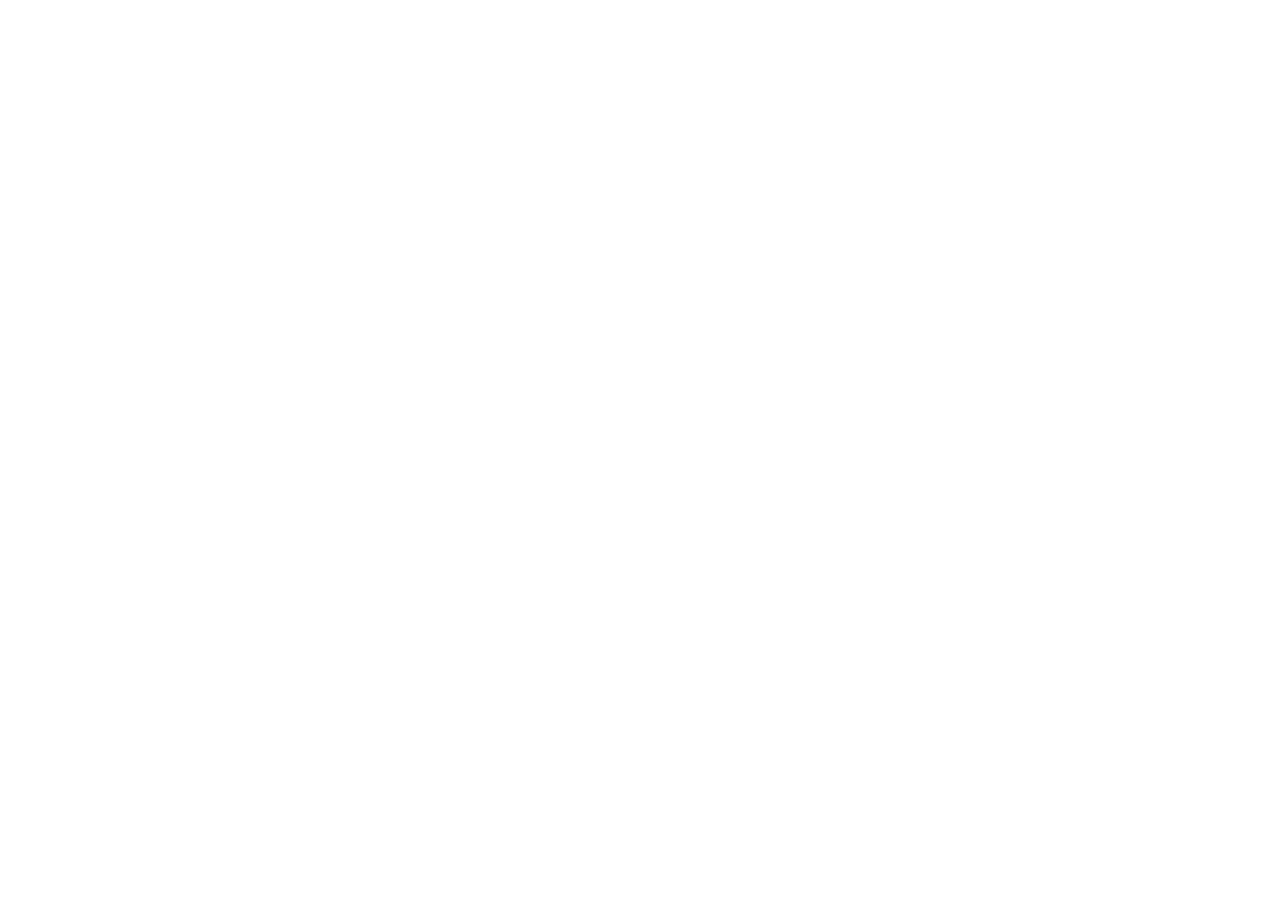
==== assets/pages/account.html @ dc98248c "done:structure" ====
<!doctype html>
<html lang="en">
  <head>
    <meta charset="UTF-8" />
    <meta name="viewport" content="width=device-width, initial-scale=1.0" />
    <link rel="stylesheet" href="./assets/css/main.css" />

    <link rel="icon" href="./assets/imgs/logo.svg" />

    <link rel="preconnect" href="https://fonts.googleapis.com">
    <link rel="preconnect" href="https://fonts.gstatic.com" crossorigin>
    <link href="https://fonts.googleapis.com/css2?family=Work+Sans:wght@400;500;600;700&display=swap" rel="stylesheet">

    <link rel="preconnect" href="https://fonts.googleapis.com">
    <link rel="preconnect" href="https://fonts.gstatic.com" crossorigin>
    <link href="https://fonts.googleapis.com/css2?family=Space+Mono:wght@400;700&display=swap" rel="stylesheet">
    <title>NFT</title>
  </head>
  <body>
    
  </body>
</html>
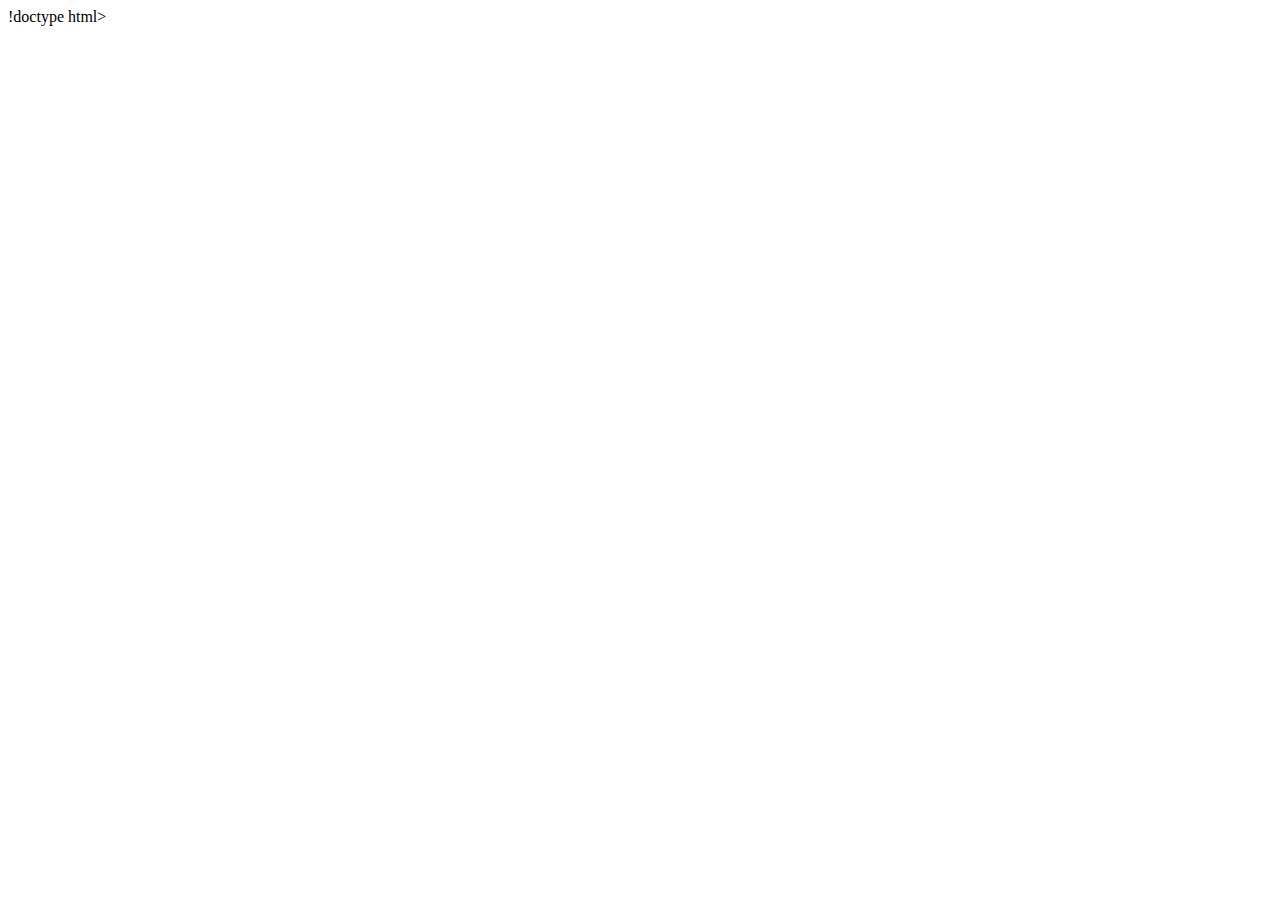
==== commit 375e39b3: "bug" ====
--- a/assets/pages/account.html
+++ b/assets/pages/account.html
@@ -1,4 +1,4 @@
-<!doctype html>
+!doctype html>
 <html lang="en">
   <head>
     <meta charset="UTF-8" />
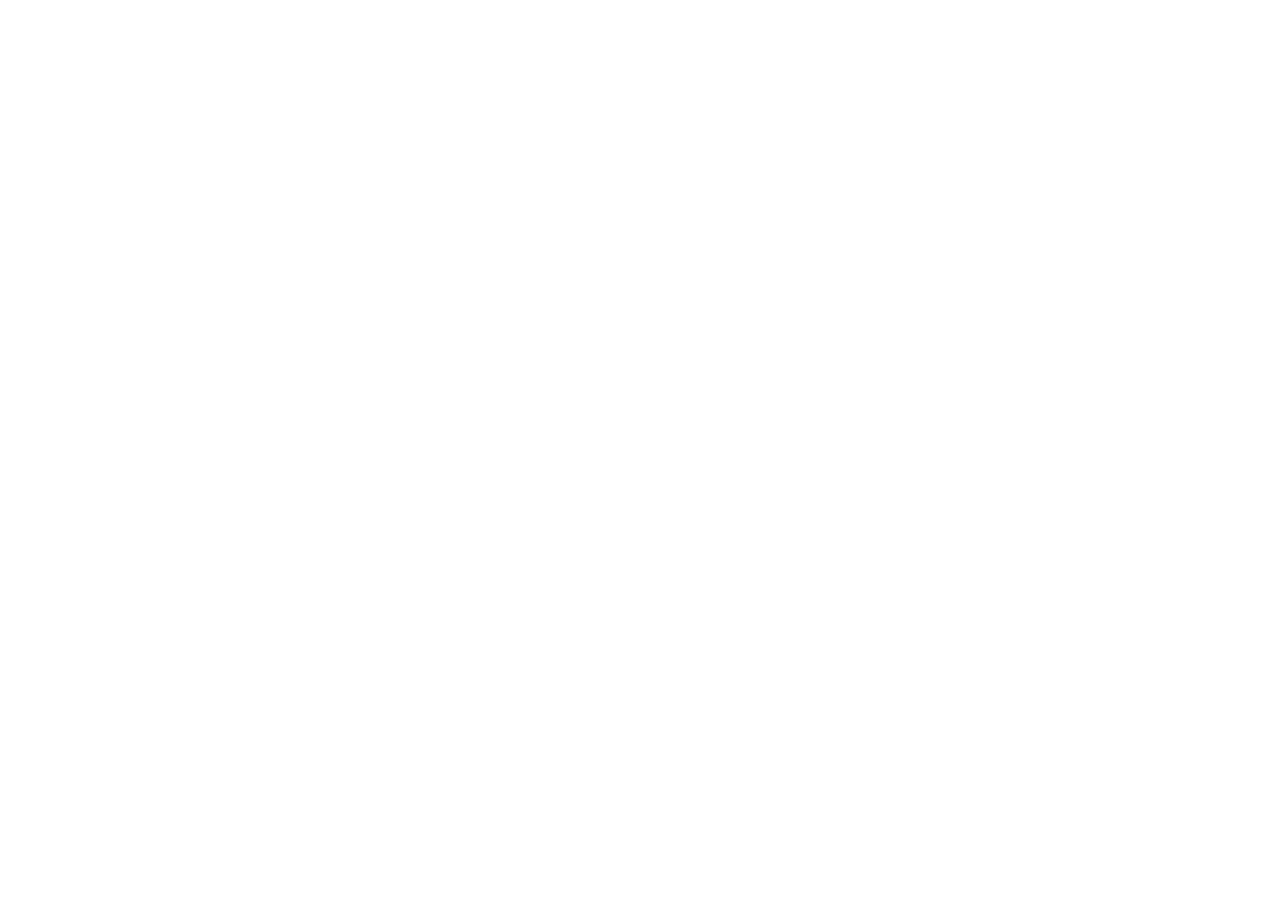
==== commit cc4492c9: "page-fixed:account" ====
--- a/assets/pages/account.html
+++ b/assets/pages/account.html
@@ -1,4 +1,4 @@
-!doctype html>
+<!doctype html>
 <html lang="en">
   <head>
     <meta charset="UTF-8" />
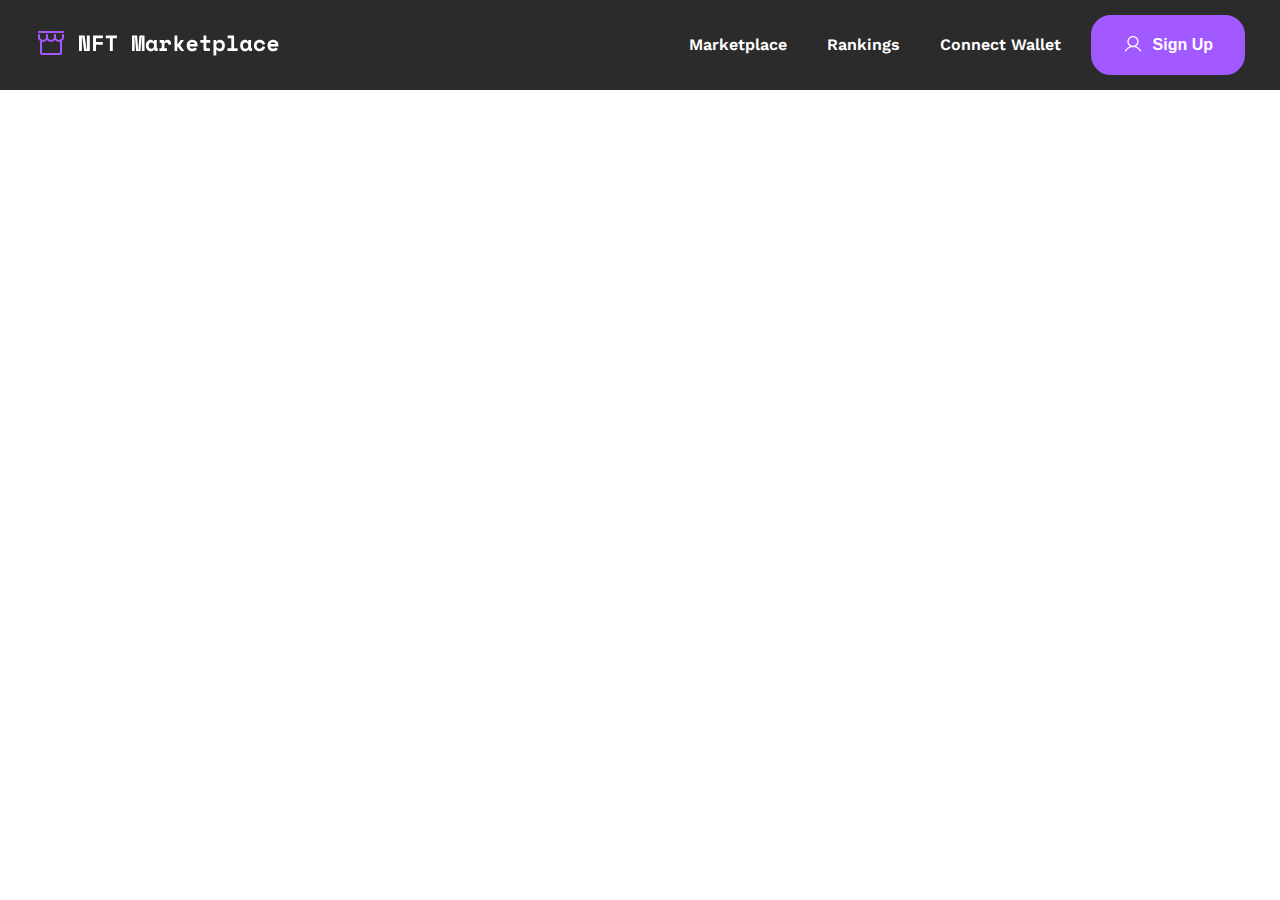
==== commit 45e3fe4a: "done:desktop/header-hero>structure" ====
--- a/assets/pages/account.html
+++ b/assets/pages/account.html
@@ -3,7 +3,7 @@
   <head>
     <meta charset="UTF-8" />
     <meta name="viewport" content="width=device-width, initial-scale=1.0" />
-    <link rel="stylesheet" href="./assets/css/main.css" />
+    <link rel="stylesheet" href="../css/main.css" />
 
     <link rel="icon" href="./assets/imgs/logo.svg" />
 
@@ -17,6 +17,41 @@
     <title>NFT</title>
   </head>
   <body>
-    
+    <header>
+      <nav class="navigation">
+        <div class="navigation__logo">
+          <a href="../../index.html">
+            <img src="../imgs/logo.svg" alt="logo">
+          </a>
+        </div>
+        <div class="navigation__items">
+          <ul class="navigation__items--list">
+            <li>
+              <a href="./marketplace.html">Marketplace</a>
+            </li>
+            <li>
+              <a href="./rankings.html">Rankings</a>
+            </li>
+            <li>
+              <a href="./wallet.html">Connect Wallet</a>
+            </li>
+          </ul>
+          <button class="navigation__items--button">
+            <a href="./account.html">
+              <span><svg xmlns="http://www.w3.org/2000/svg" width="20" height="20" viewBox="0 0 20 20" fill="none">
+                <path fill-rule="evenodd" clip-rule="evenodd" d="M10 3.125C7.58375 3.125 5.625 5.08375 5.625 7.5C5.625 9.91625 7.58375 11.875 10 11.875C12.4162 11.875 14.375 9.91625 14.375 7.5C14.375 5.08375 12.4162 3.125 10 3.125ZM4.375 7.5C4.375 4.3934 6.8934 1.875 10 1.875C13.1066 1.875 15.625 4.3934 15.625 7.5C15.625 10.6066 13.1066 13.125 10 13.125C6.8934 13.125 4.375 10.6066 4.375 7.5Z" fill="white"/>
+                <path fill-rule="evenodd" clip-rule="evenodd" d="M10.0001 13.124C8.57374 13.124 7.17251 13.4995 5.93728 14.2128C4.70205 14.926 3.67634 15.9518 2.96327 17.1872C2.79071 17.4861 2.40848 17.5886 2.10953 17.416C1.81058 17.2435 1.70812 16.8612 1.88068 16.5623C2.70345 15.1369 3.88696 13.9532 5.31223 13.1303C6.7375 12.3073 8.3543 11.874 10.0001 11.874C11.6459 11.874 13.2627 12.3073 14.688 13.1303C16.1132 13.9532 17.2968 15.1369 18.1195 16.5623C18.2921 16.8612 18.1896 17.2435 17.8907 17.416C17.5917 17.5886 17.2095 17.4861 17.0369 17.1872C16.3239 15.9518 15.2982 14.926 14.0629 14.2128C12.8277 13.4995 11.4265 13.124 10.0001 13.124Z" fill="white"/>
+              </svg>
+            </span>
+            <p>Sign Up</p>
+            </a>
+          </button>
+        </div>
+      </nav>
+    </header>
+
+
+
+
   </body>
 </html>
--- a/assets/css/main.css
+++ b/assets/css/main.css
@@ -0,0 +1,244 @@
+* {
+  box-sizing: border-box;
+  margin: 0;
+  padding: 0;
+}
+
+li {
+  list-style: none;
+}
+
+button {
+  cursor: pointer;
+}
+
+a {
+  text-decoration: none;
+}
+
+body {
+  font-family: "Work Sans", sans-serif;
+}
+
+.container {
+  max-width: 1090px;
+  width: 100%;
+  margin: 0 auto;
+  padding: 0 20px;
+}
+
+.section1 {
+  padding-top: 100px;
+  background-color: #2B2B2B;
+}
+.section1 .hero {
+  padding: 80px 0px;
+  width: 100%;
+  display: flex;
+  align-items: center;
+  justify-content: space-between;
+}
+.section1 .hero__left {
+  width: 510px;
+  display: flex;
+  align-items: center;
+  justify-content: space-between;
+  flex-direction: column;
+  align-items: start;
+}
+.section1 .hero__left h1 {
+  color: #FFF;
+  font-size: 67px;
+  font-style: normal;
+  font-weight: 600;
+  line-height: 110%;
+  text-transform: capitalize;
+}
+.section1 .hero__left--label {
+  padding-top: 20px;
+  color: #FFF;
+  font-size: 22px;
+  font-style: normal;
+  font-weight: 400;
+  line-height: 160%;
+  text-transform: capitalize;
+}
+.section1 .hero__left button {
+  margin-top: 30px;
+  padding: 0 50px;
+  height: 60px;
+  display: flex;
+  align-items: center;
+  justify-content: center;
+  gap: 12px;
+  background-color: #A259FF;
+  border: 2px solid #A259FF;
+  border-radius: 20px;
+  transition: 300ms;
+  display: flex;
+  align-items: center;
+  justify-content: space-between;
+}
+.section1 .hero__left button:hover {
+  border: 2px solid #A259FF;
+  background-color: transparent;
+}
+.section1 .hero__left button p {
+  color: #FFF;
+  text-align: center;
+  font-size: 16px;
+  font-style: normal;
+  font-weight: 600;
+  line-height: 140%;
+}
+.section1 .hero__left div {
+  padding-top: 30px;
+  width: 100%;
+  display: flex;
+  align-items: center;
+  justify-content: space-between;
+}
+.section1 .hero__left div span {
+  display: flex;
+  align-items: center;
+  justify-content: space-between;
+  flex-direction: column;
+  align-items: start;
+}
+.section1 .hero__left div span h4 {
+  color: #FFF;
+  font-size: 28px;
+  font-style: normal;
+  font-weight: 700;
+  line-height: 140%;
+  text-transform: capitalize;
+}
+.section1 .hero__left div span p {
+  color: #FFF;
+  font-size: 23.99px;
+  font-style: normal;
+  font-weight: 400;
+  line-height: 160%;
+  text-transform: capitalize;
+}
+.section1 .hero__right {
+  background-color: #3B3B3B;
+  display: flex;
+  align-items: center;
+  justify-content: space-between;
+  align-items: start;
+  flex-direction: column;
+  border-radius: 20px;
+}
+.section1 .hero__right--label {
+  padding: 20px;
+  display: flex;
+  align-items: start;
+  flex-direction: column;
+  gap: 10px;
+}
+.section1 .hero__right--label h5 {
+  color: #FFF;
+  font-size: 22px;
+  font-style: normal;
+  font-weight: 600;
+  line-height: 140%;
+  text-transform: capitalize;
+}
+.section1 .hero__right--label span {
+  display: flex;
+  align-items: center;
+  justify-content: space-between;
+  gap: 12px;
+}
+.section1 .hero__right--label span img {
+  width: 24px;
+  height: 24px;
+}
+.section1 .hero__right--label span p {
+  color: #FFF;
+  font-size: 16px;
+  font-style: normal;
+  font-weight: 400;
+  line-height: 140%;
+}
+
+header {
+  background-color: #2B2B2B;
+  width: 100%;
+  position: fixed;
+  top: 0;
+  left: 0;
+  right: 0;
+  z-index: 9999;
+}
+header .navigation {
+  width: 100%;
+  padding: 15px 35px;
+  display: flex;
+  align-items: center;
+  justify-content: space-between;
+  background: transparent;
+}
+header .navigation__logo {
+  background: transparent;
+}
+header .navigation__items {
+  display: flex;
+  align-items: center;
+  justify-content: space-between;
+  gap: 20px;
+}
+header .navigation__items--list {
+  display: flex;
+  align-items: center;
+  justify-content: space-between;
+  gap: 20px;
+}
+header .navigation__items--list li a {
+  padding: 10px 10px;
+  color: #FFF;
+  text-align: center;
+  font-size: 16px;
+  font-style: normal;
+  font-weight: 600;
+  line-height: 140%;
+}
+header .navigation__items--button {
+  height: 60px;
+  display: flex;
+  align-items: center;
+  justify-content: center;
+  gap: 12px;
+  background-color: #A259FF;
+  border: 2px solid #A259FF;
+  border-radius: 20px;
+  transition: 300ms;
+  display: flex;
+  align-items: center;
+  justify-content: space-between;
+}
+header .navigation__items--button:hover {
+  border: 2px solid #A259FF;
+  background-color: transparent;
+}
+header .navigation__items--button a {
+  width: 100%;
+  max-width: 100%;
+  padding: 0 30px;
+  height: 100%;
+  display: flex;
+  align-items: center;
+  justify-content: space-between;
+  gap: 10px;
+}
+header .navigation__items--button a p {
+  color: #FFF;
+  text-align: center;
+  font-size: 16px;
+  font-style: normal;
+  font-weight: 600;
+  line-height: 140%;
+}
+
+/*# sourceMappingURL=main.css.map */
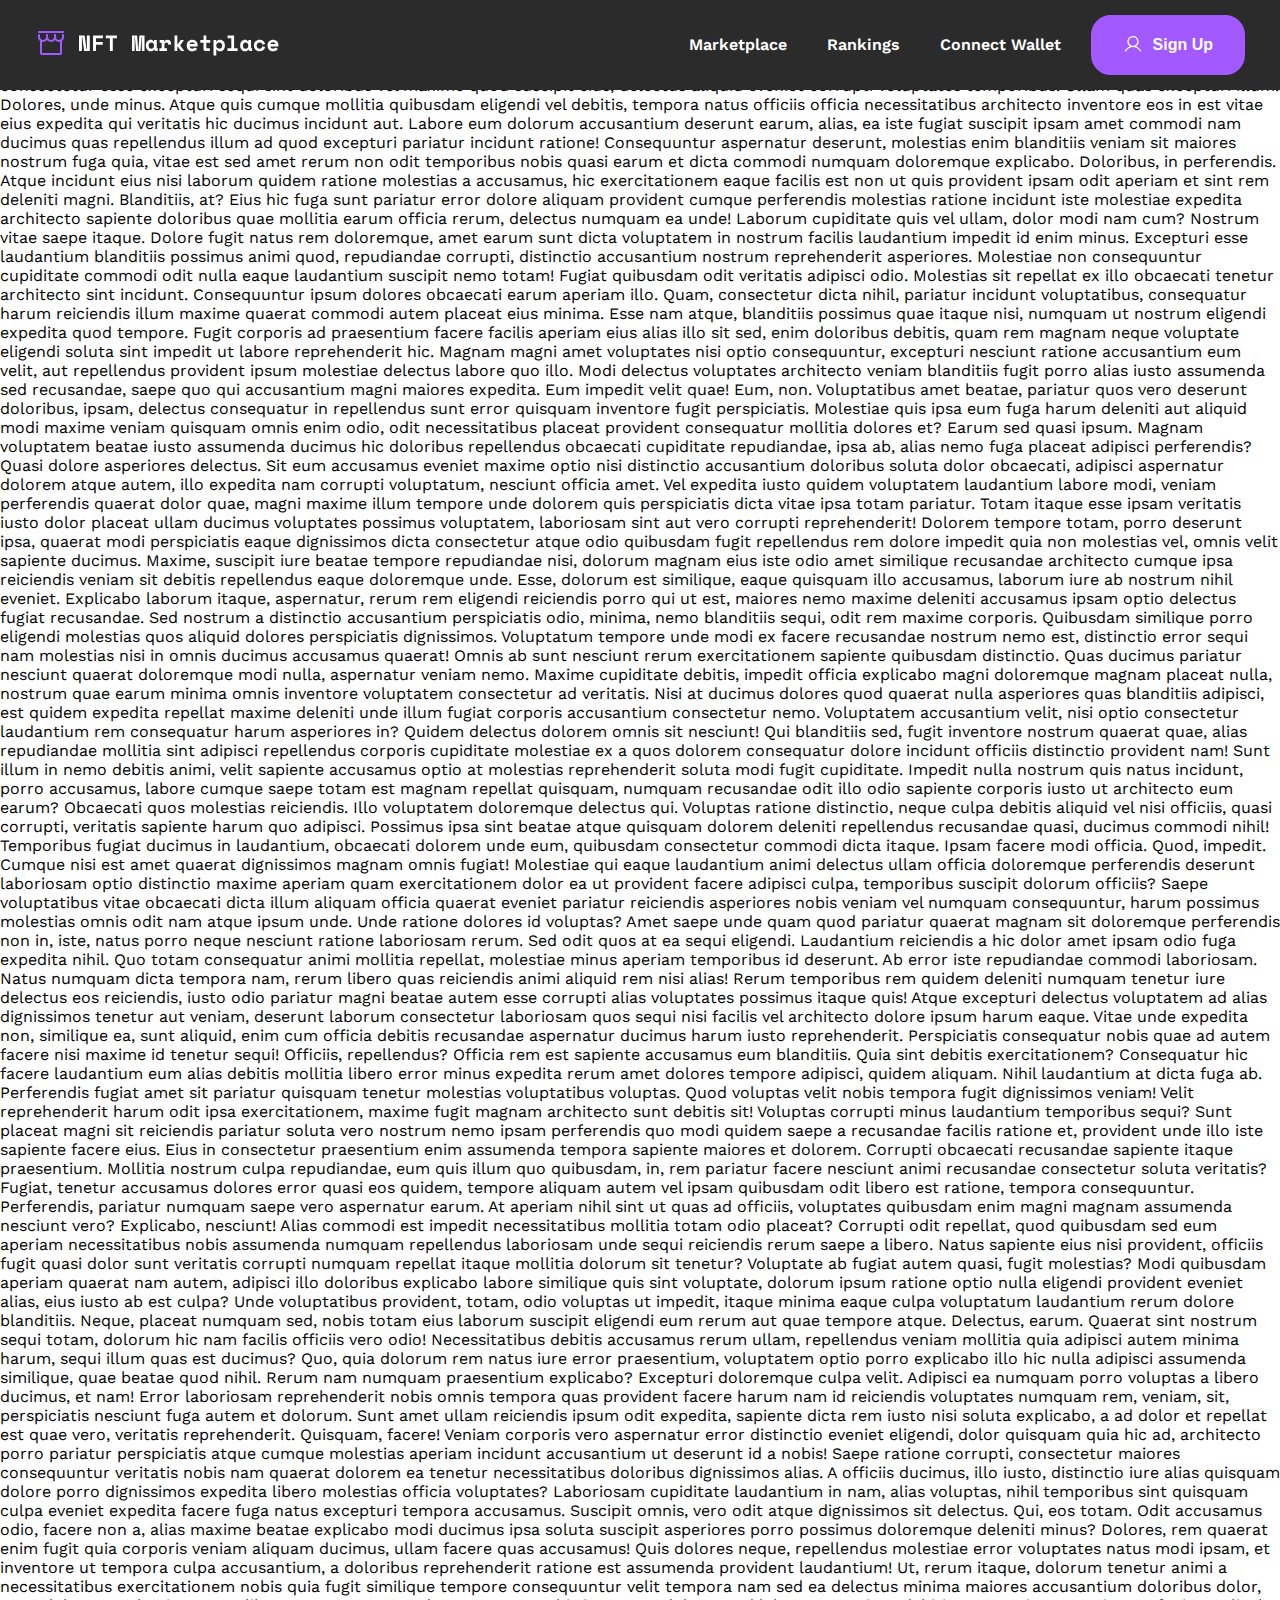
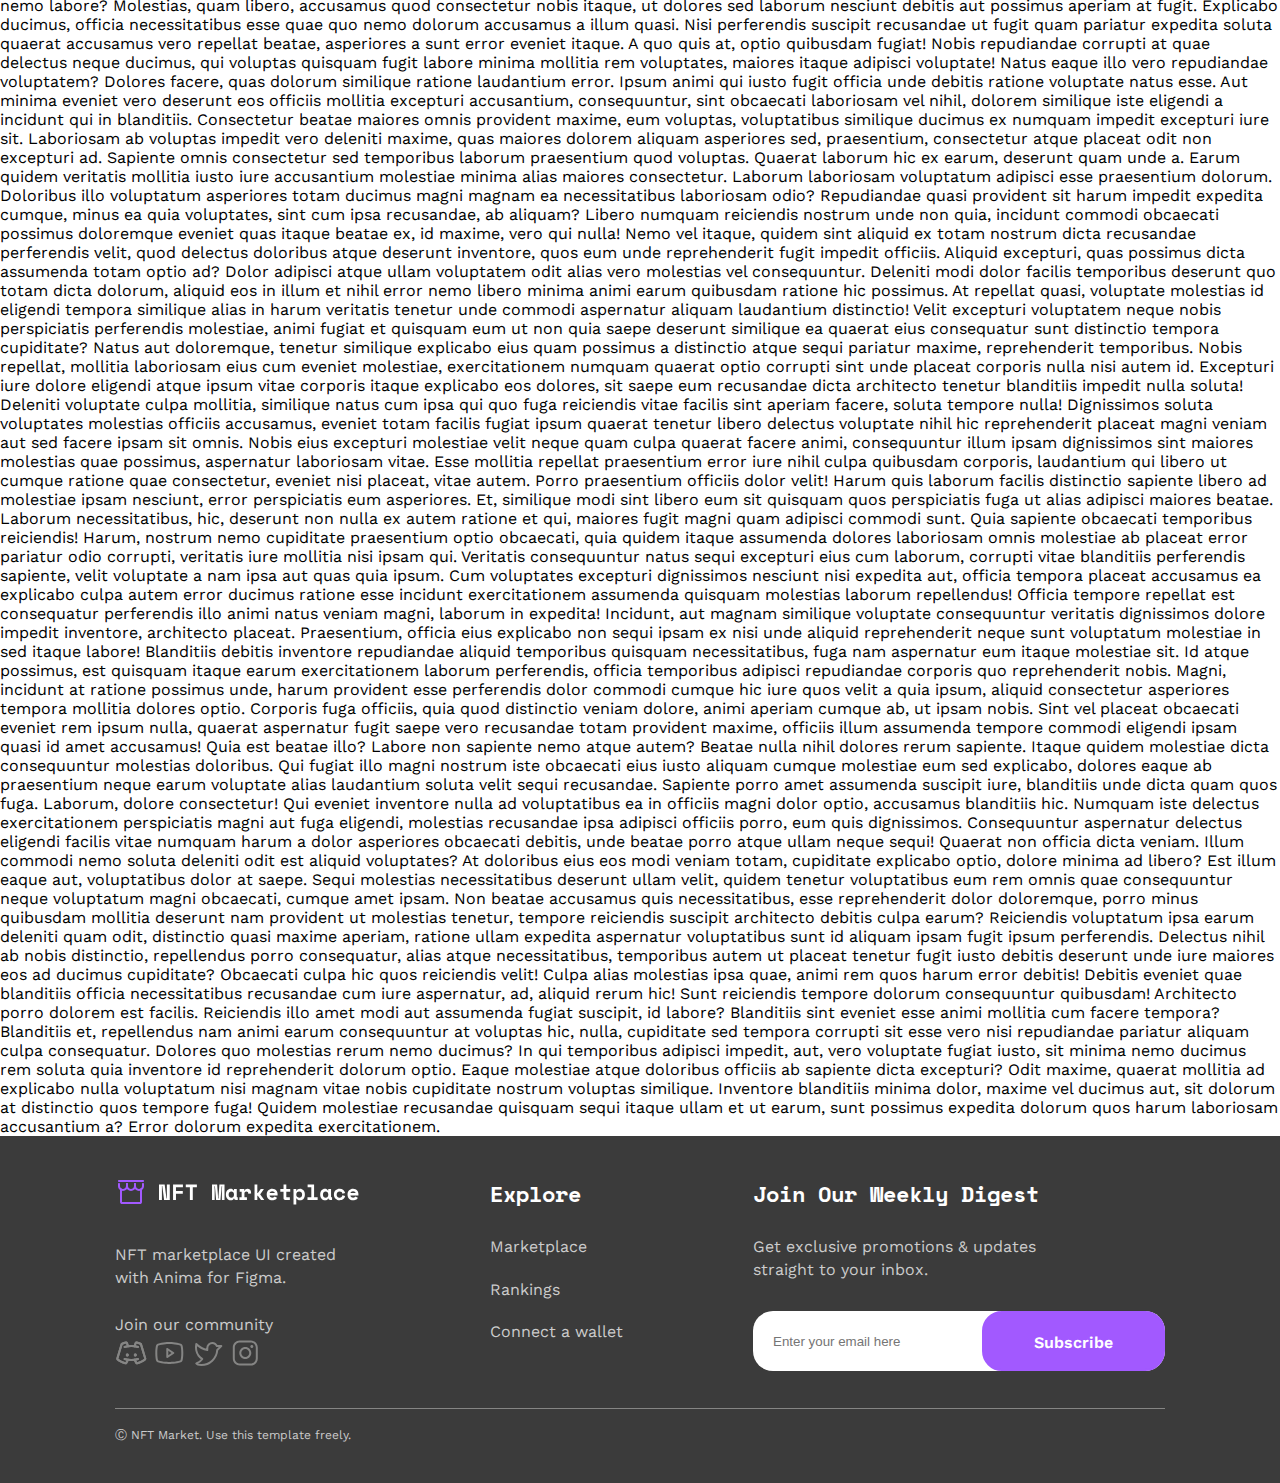
==== commit 8ee44529: "done:homepage-laptop" ====
--- a/assets/pages/account.html
+++ b/assets/pages/account.html
@@ -5,7 +5,7 @@
     <meta name="viewport" content="width=device-width, initial-scale=1.0" />
     <link rel="stylesheet" href="../css/main.css" />
 
-    <link rel="icon" href="./assets/imgs/logo.svg" />
+    <link rel="icon" href="../imgs/icon.svg" />
 
     <link rel="preconnect" href="https://fonts.googleapis.com">
     <link rel="preconnect" href="https://fonts.gstatic.com" crossorigin>
@@ -51,6 +51,118 @@
     </header>
 
 
+Lorem ipsum dolor, sit amet consectetur adipisicing elit. Modi dolorum recusandae vel quasi laboriosam omnis repudiandae voluptatibus. Quaerat excepturi corrupti, animi consequuntur aut non tempore amet quisquam ad dignissimos quasi aliquam earum totam deserunt, vel molestiae. Eum ipsa eaque optio inventore delectus mollitia? Ducimus quaerat aliquid deserunt aliquam id voluptatum natus voluptas, magnam illo eligendi totam nemo reiciendis, libero sapiente numquam? Non reiciendis facilis vel enim nisi voluptatem dignissimos? Debitis dolore tempore hic laborum quia qui reprehenderit omnis, earum exercitationem consectetur esse excepturi sequi sint doloribus vel maxime quod suscipit eius, delectus aliquid eveniet corrupti voluptates temporibus. Ullam quas excepturi illum. Dolores, unde minus. Atque quis cumque mollitia quibusdam eligendi vel debitis, tempora natus officiis officia necessitatibus architecto inventore eos in est vitae eius expedita qui veritatis hic ducimus incidunt aut. Labore eum dolorum accusantium deserunt earum, alias, ea iste fugiat suscipit ipsam amet commodi nam ducimus quas repellendus illum ad quod excepturi pariatur incidunt ratione! Consequuntur aspernatur deserunt, molestias enim blanditiis veniam sit maiores nostrum fuga quia, vitae est sed amet rerum non odit temporibus nobis quasi earum et dicta commodi numquam doloremque explicabo. Doloribus, in perferendis. Atque incidunt eius nisi laborum quidem ratione molestias a accusamus, hic exercitationem eaque facilis est non ut quis provident ipsam odit aperiam et sint rem deleniti magni. Blanditiis, at? Eius hic fuga sunt pariatur error dolore aliquam provident cumque perferendis molestias ratione incidunt iste molestiae expedita architecto sapiente doloribus quae mollitia earum officia rerum, delectus numquam ea unde! Laborum cupiditate quis vel ullam, dolor modi nam cum? Nostrum vitae saepe itaque. Dolore fugit natus rem doloremque, amet earum sunt dicta voluptatem in nostrum facilis laudantium impedit id enim minus. Excepturi esse laudantium blanditiis possimus animi quod, repudiandae corrupti, distinctio accusantium nostrum reprehenderit asperiores. Molestiae non consequuntur cupiditate commodi odit nulla eaque laudantium suscipit nemo totam! Fugiat quibusdam odit veritatis adipisci odio. Molestias sit repellat ex illo obcaecati tenetur architecto sint incidunt. Consequuntur ipsum dolores obcaecati earum aperiam illo. Quam, consectetur dicta nihil, pariatur incidunt voluptatibus, consequatur harum reiciendis illum maxime quaerat commodi autem placeat eius minima. Esse nam atque, blanditiis possimus quae itaque nisi, numquam ut nostrum eligendi expedita quod tempore. Fugit corporis ad praesentium facere facilis aperiam eius alias illo sit sed, enim doloribus debitis, quam rem magnam neque voluptate eligendi soluta sint impedit ut labore reprehenderit hic. Magnam magni amet voluptates nisi optio consequuntur, excepturi nesciunt ratione accusantium eum velit, aut repellendus provident ipsum molestiae delectus labore quo illo. Modi delectus voluptates architecto veniam blanditiis fugit porro alias iusto assumenda sed recusandae, saepe quo qui accusantium magni maiores expedita. Eum impedit velit quae! Eum, non. Voluptatibus amet beatae, pariatur quos vero deserunt doloribus, ipsam, delectus consequatur in repellendus sunt error quisquam inventore fugit perspiciatis. Molestiae quis ipsa eum fuga harum deleniti aut aliquid modi maxime veniam quisquam omnis enim odio, odit necessitatibus placeat provident consequatur mollitia dolores et? Earum sed quasi ipsum. Magnam voluptatem beatae iusto assumenda ducimus hic doloribus repellendus obcaecati cupiditate repudiandae, ipsa ab, alias nemo fuga placeat adipisci perferendis? Quasi dolore asperiores delectus. Sit eum accusamus eveniet maxime optio nisi distinctio accusantium doloribus soluta dolor obcaecati, adipisci aspernatur dolorem atque autem, illo expedita nam corrupti voluptatum, nesciunt officia amet. Vel expedita iusto quidem voluptatem laudantium labore modi, veniam perferendis quaerat dolor quae, magni maxime illum tempore unde dolorem quis perspiciatis dicta vitae ipsa totam pariatur. Totam itaque esse ipsam veritatis iusto dolor placeat ullam ducimus voluptates possimus voluptatem, laboriosam sint aut vero corrupti reprehenderit! Dolorem tempore totam, porro deserunt ipsa, quaerat modi perspiciatis eaque dignissimos dicta consectetur atque odio quibusdam fugit repellendus rem dolore impedit quia non molestias vel, omnis velit sapiente ducimus. Maxime, suscipit iure beatae tempore repudiandae nisi, dolorum magnam eius iste odio amet similique recusandae architecto cumque ipsa reiciendis veniam sit debitis repellendus eaque doloremque unde. Esse, dolorum est similique, eaque quisquam illo accusamus, laborum iure ab nostrum nihil eveniet. Explicabo laborum itaque, aspernatur, rerum rem eligendi reiciendis porro qui ut est, maiores nemo maxime deleniti accusamus ipsam optio delectus fugiat recusandae. Sed nostrum a distinctio accusantium perspiciatis odio, minima, nemo blanditiis sequi, odit rem maxime corporis. Quibusdam similique porro eligendi molestias quos aliquid dolores perspiciatis dignissimos. Voluptatum tempore unde modi ex facere recusandae nostrum nemo est, distinctio error sequi nam molestias nisi in omnis ducimus accusamus quaerat! Omnis ab sunt nesciunt rerum exercitationem sapiente quibusdam distinctio. Quas ducimus pariatur nesciunt quaerat doloremque modi nulla, aspernatur veniam nemo. Maxime cupiditate debitis, impedit officia explicabo magni doloremque magnam placeat nulla, nostrum quae earum minima omnis inventore voluptatem consectetur ad veritatis. Nisi at ducimus dolores quod quaerat nulla asperiores quas blanditiis adipisci, est quidem expedita repellat maxime deleniti unde illum fugiat corporis accusantium consectetur nemo. Voluptatem accusantium velit, nisi optio consectetur laudantium rem consequatur harum asperiores in? Quidem delectus dolorem omnis sit nesciunt! Qui blanditiis sed, fugit inventore nostrum quaerat quae, alias repudiandae mollitia sint adipisci repellendus corporis cupiditate molestiae ex a quos dolorem consequatur dolore incidunt officiis distinctio provident nam! Sunt illum in nemo debitis animi, velit sapiente accusamus optio at molestias reprehenderit soluta modi fugit cupiditate. Impedit nulla nostrum quis natus incidunt, porro accusamus, labore cumque saepe totam est magnam repellat quisquam, numquam recusandae odit illo odio sapiente corporis iusto ut architecto eum earum? Obcaecati quos molestias reiciendis. Illo voluptatem doloremque delectus qui. Voluptas ratione distinctio, neque culpa debitis aliquid vel nisi officiis, quasi corrupti, veritatis sapiente harum quo adipisci. Possimus ipsa sint beatae atque quisquam dolorem deleniti repellendus recusandae quasi, ducimus commodi nihil! Temporibus fugiat ducimus in laudantium, obcaecati dolorem unde eum, quibusdam consectetur commodi dicta itaque. Ipsam facere modi officia. Quod, impedit. Cumque nisi est amet quaerat dignissimos magnam omnis fugiat! Molestiae qui eaque laudantium animi delectus ullam officia doloremque perferendis deserunt laboriosam optio distinctio maxime aperiam quam exercitationem dolor ea ut provident facere adipisci culpa, temporibus suscipit dolorum officiis? Saepe voluptatibus vitae obcaecati dicta illum aliquam officia quaerat eveniet pariatur reiciendis asperiores nobis veniam vel numquam consequuntur, harum possimus molestias omnis odit nam atque ipsum unde. Unde ratione dolores id voluptas? Amet saepe unde quam quod pariatur quaerat magnam sit doloremque perferendis non in, iste, natus porro neque nesciunt ratione laboriosam rerum. Sed odit quos at ea sequi eligendi. Laudantium reiciendis a hic dolor amet ipsam odio fuga expedita nihil. Quo totam consequatur animi mollitia repellat, molestiae minus aperiam temporibus id deserunt. Ab error iste repudiandae commodi laboriosam. Natus numquam dicta tempora nam, rerum libero quas reiciendis animi aliquid rem nisi alias! Rerum temporibus rem quidem deleniti numquam tenetur iure delectus eos reiciendis, iusto odio pariatur magni beatae autem esse corrupti alias voluptates possimus itaque quis! Atque excepturi delectus voluptatem ad alias dignissimos tenetur aut veniam, deserunt laborum consectetur laboriosam quos sequi nisi facilis vel architecto dolore ipsum harum eaque. Vitae unde expedita non, similique ea, sunt aliquid, enim cum officia debitis recusandae aspernatur ducimus harum iusto reprehenderit. Perspiciatis consequatur nobis quae ad autem facere nisi maxime id tenetur sequi! Officiis, repellendus? Officia rem est sapiente accusamus eum blanditiis. Quia sint debitis exercitationem? Consequatur hic facere laudantium eum alias debitis mollitia libero error minus expedita rerum amet dolores tempore adipisci, quidem aliquam. Nihil laudantium at dicta fuga ab. Perferendis fugiat amet sit pariatur quisquam tenetur molestias voluptatibus voluptas. Quod voluptas velit nobis tempora fugit dignissimos veniam! Velit reprehenderit harum odit ipsa exercitationem, maxime fugit magnam architecto sunt debitis sit! Voluptas corrupti minus laudantium temporibus sequi? Sunt placeat magni sit reiciendis pariatur soluta vero nostrum nemo ipsam perferendis quo modi quidem saepe a recusandae facilis ratione et, provident unde illo iste sapiente facere eius. Eius in consectetur praesentium enim assumenda tempora sapiente maiores et dolorem. Corrupti obcaecati recusandae sapiente itaque praesentium. Mollitia nostrum culpa repudiandae, eum quis illum quo quibusdam, in, rem pariatur facere nesciunt animi recusandae consectetur soluta veritatis? Fugiat, tenetur accusamus dolores error quasi eos quidem, tempore aliquam autem vel ipsam quibusdam odit libero est ratione, tempora consequuntur. Perferendis, pariatur numquam saepe vero aspernatur earum. At aperiam nihil sint ut quas ad officiis, voluptates quibusdam enim magni magnam assumenda nesciunt vero? Explicabo, nesciunt! Alias commodi est impedit necessitatibus mollitia totam odio placeat? Corrupti odit repellat, quod quibusdam sed eum aperiam necessitatibus nobis assumenda numquam repellendus laboriosam unde sequi reiciendis rerum saepe a libero. Natus sapiente eius nisi provident, officiis fugit quasi dolor sunt veritatis corrupti numquam repellat itaque mollitia dolorum sit tenetur? Voluptate ab fugiat autem quasi, fugit molestias? Modi quibusdam aperiam quaerat nam autem, adipisci illo doloribus explicabo labore similique quis sint voluptate, dolorum ipsum ratione optio nulla eligendi provident eveniet alias, eius iusto ab est culpa? Unde voluptatibus provident, totam, odio voluptas ut impedit, itaque minima eaque culpa voluptatum laudantium rerum dolore blanditiis. Neque, placeat numquam sed, nobis totam eius laborum suscipit eligendi eum rerum aut quae tempore atque. Delectus, earum. Quaerat sint nostrum sequi totam, dolorum hic nam facilis officiis vero odio! Necessitatibus debitis accusamus rerum ullam, repellendus veniam mollitia quia adipisci autem minima harum, sequi illum quas est ducimus? Quo, quia dolorum rem natus iure error praesentium, voluptatem optio porro explicabo illo hic nulla adipisci assumenda similique, quae beatae quod nihil. Rerum nam numquam praesentium explicabo? Excepturi doloremque culpa velit. Adipisci ea numquam porro voluptas a libero ducimus, et nam! Error laboriosam reprehenderit nobis omnis tempora quas provident facere harum nam id reiciendis voluptates numquam rem, veniam, sit, perspiciatis nesciunt fuga autem et dolorum. Sunt amet ullam reiciendis ipsum odit expedita, sapiente dicta rem iusto nisi soluta explicabo, a ad dolor et repellat est quae vero, veritatis reprehenderit. Quisquam, facere! Veniam corporis vero aspernatur error distinctio eveniet eligendi, dolor quisquam quia hic ad, architecto porro pariatur perspiciatis atque cumque molestias aperiam incidunt accusantium ut deserunt id a nobis! Saepe ratione corrupti, consectetur maiores consequuntur veritatis nobis nam quaerat dolorem ea tenetur necessitatibus doloribus dignissimos alias. A officiis ducimus, illo iusto, distinctio iure alias quisquam dolore porro dignissimos expedita libero molestias officia voluptates? Laboriosam cupiditate laudantium in nam, alias voluptas, nihil temporibus sint quisquam culpa eveniet expedita facere fuga natus excepturi tempora accusamus. Suscipit omnis, vero odit atque dignissimos sit delectus. Qui, eos totam. Odit accusamus odio, facere non a, alias maxime beatae explicabo modi ducimus ipsa soluta suscipit asperiores porro possimus doloremque deleniti minus? Dolores, rem quaerat enim fugit quia corporis veniam aliquam ducimus, ullam facere quas accusamus! Quis dolores neque, repellendus molestiae error voluptates natus modi ipsam, et inventore ut tempora culpa accusantium, a doloribus reprehenderit ratione est assumenda provident laudantium! Ut, rerum itaque, dolorum tenetur animi a necessitatibus exercitationem nobis quia fugit similique tempore consequuntur velit tempora nam sed ea delectus minima maiores accusantium doloribus dolor, nemo labore? Molestias, quam libero, accusamus quod consectetur nobis itaque, ut dolores sed laborum nesciunt debitis aut possimus aperiam at fugit. Explicabo ducimus, officia necessitatibus esse quae quo nemo dolorum accusamus a illum quasi. Nisi perferendis suscipit recusandae ut fugit quam pariatur expedita soluta quaerat accusamus vero repellat beatae, asperiores a sunt error eveniet itaque. A quo quis at, optio quibusdam fugiat! Nobis repudiandae corrupti at quae delectus neque ducimus, qui voluptas quisquam fugit labore minima mollitia rem voluptates, maiores itaque adipisci voluptate! Natus eaque illo vero repudiandae voluptatem? Dolores facere, quas dolorum similique ratione laudantium error. Ipsum animi qui iusto fugit officia unde debitis ratione voluptate natus esse. Aut minima eveniet vero deserunt eos officiis mollitia excepturi accusantium, consequuntur, sint obcaecati laboriosam vel nihil, dolorem similique iste eligendi a incidunt qui in blanditiis. Consectetur beatae maiores omnis provident maxime, eum voluptas, voluptatibus similique ducimus ex numquam impedit excepturi iure sit. Laboriosam ab voluptas impedit vero deleniti maxime, quas maiores dolorem aliquam asperiores sed, praesentium, consectetur atque placeat odit non excepturi ad. Sapiente omnis consectetur sed temporibus laborum praesentium quod voluptas. Quaerat laborum hic ex earum, deserunt quam unde a. Earum quidem veritatis mollitia iusto iure accusantium molestiae minima alias maiores consectetur. Laborum laboriosam voluptatum adipisci esse praesentium dolorum. Doloribus illo voluptatum asperiores totam ducimus magni magnam ea necessitatibus laboriosam odio? Repudiandae quasi provident sit harum impedit expedita cumque, minus ea quia voluptates, sint cum ipsa recusandae, ab aliquam? Libero numquam reiciendis nostrum unde non quia, incidunt commodi obcaecati possimus doloremque eveniet quas itaque beatae ex, id maxime, vero qui nulla! Nemo vel itaque, quidem sint aliquid ex totam nostrum dicta recusandae perferendis velit, quod delectus doloribus atque deserunt inventore, quos eum unde reprehenderit fugit impedit officiis. Aliquid excepturi, quas possimus dicta assumenda totam optio ad? Dolor adipisci atque ullam voluptatem odit alias vero molestias vel consequuntur. Deleniti modi dolor facilis temporibus deserunt quo totam dicta dolorum, aliquid eos in illum et nihil error nemo libero minima animi earum quibusdam ratione hic possimus. At repellat quasi, voluptate molestias id eligendi tempora similique alias in harum veritatis tenetur unde commodi aspernatur aliquam laudantium distinctio! Velit excepturi voluptatem neque nobis perspiciatis perferendis molestiae, animi fugiat et quisquam eum ut non quia saepe deserunt similique ea quaerat eius consequatur sunt distinctio tempora cupiditate? Natus aut doloremque, tenetur similique explicabo eius quam possimus a distinctio atque sequi pariatur maxime, reprehenderit temporibus. Nobis repellat, mollitia laboriosam eius cum eveniet molestiae, exercitationem numquam quaerat optio corrupti sint unde placeat corporis nulla nisi autem id. Excepturi iure dolore eligendi atque ipsum vitae corporis itaque explicabo eos dolores, sit saepe eum recusandae dicta architecto tenetur blanditiis impedit nulla soluta! Deleniti voluptate culpa mollitia, similique natus cum ipsa qui quo fuga reiciendis vitae facilis sint aperiam facere, soluta tempore nulla! Dignissimos soluta voluptates molestias officiis accusamus, eveniet totam facilis fugiat ipsum quaerat tenetur libero delectus voluptate nihil hic reprehenderit placeat magni veniam aut sed facere ipsam sit omnis. Nobis eius excepturi molestiae velit neque quam culpa quaerat facere animi, consequuntur illum ipsam dignissimos sint maiores molestias quae possimus, aspernatur laboriosam vitae. Esse mollitia repellat praesentium error iure nihil culpa quibusdam corporis, laudantium qui libero ut cumque ratione quae consectetur, eveniet nisi placeat, vitae autem. Porro praesentium officiis dolor velit! Harum quis laborum facilis distinctio sapiente libero ad molestiae ipsam nesciunt, error perspiciatis eum asperiores. Et, similique modi sint libero eum sit quisquam quos perspiciatis fuga ut alias adipisci maiores beatae. Laborum necessitatibus, hic, deserunt non nulla ex autem ratione et qui, maiores fugit magni quam adipisci commodi sunt. Quia sapiente obcaecati temporibus reiciendis! Harum, nostrum nemo cupiditate praesentium optio obcaecati, quia quidem itaque assumenda dolores laboriosam omnis molestiae ab placeat error pariatur odio corrupti, veritatis iure mollitia nisi ipsam qui. Veritatis consequuntur natus sequi excepturi eius cum laborum, corrupti vitae blanditiis perferendis sapiente, velit voluptate a nam ipsa aut quas quia ipsum. Cum voluptates excepturi dignissimos nesciunt nisi expedita aut, officia tempora placeat accusamus ea explicabo culpa autem error ducimus ratione esse incidunt exercitationem assumenda quisquam molestias laborum repellendus! Officia tempore repellat est consequatur perferendis illo animi natus veniam magni, laborum in expedita! Incidunt, aut magnam similique voluptate consequuntur veritatis dignissimos dolore impedit inventore, architecto placeat. Praesentium, officia eius explicabo non sequi ipsam ex nisi unde aliquid reprehenderit neque sunt voluptatum molestiae in sed itaque labore! Blanditiis debitis inventore repudiandae aliquid temporibus quisquam necessitatibus, fuga nam aspernatur eum itaque molestiae sit. Id atque possimus, est quisquam itaque earum exercitationem laborum perferendis, officia temporibus adipisci repudiandae corporis quo reprehenderit nobis. Magni, incidunt at ratione possimus unde, harum provident esse perferendis dolor commodi cumque hic iure quos velit a quia ipsum, aliquid consectetur asperiores tempora mollitia dolores optio. Corporis fuga officiis, quia quod distinctio veniam dolore, animi aperiam cumque ab, ut ipsam nobis. Sint vel placeat obcaecati eveniet rem ipsum nulla, quaerat aspernatur fugit saepe vero recusandae totam provident maxime, officiis illum assumenda tempore commodi eligendi ipsam quasi id amet accusamus! Quia est beatae illo? Labore non sapiente nemo atque autem? Beatae nulla nihil dolores rerum sapiente. Itaque quidem molestiae dicta consequuntur molestias doloribus. Qui fugiat illo magni nostrum iste obcaecati eius iusto aliquam cumque molestiae eum sed explicabo, dolores eaque ab praesentium neque earum voluptate alias laudantium soluta velit sequi recusandae. Sapiente porro amet assumenda suscipit iure, blanditiis unde dicta quam quos fuga. Laborum, dolore consectetur! Qui eveniet inventore nulla ad voluptatibus ea in officiis magni dolor optio, accusamus blanditiis hic. Numquam iste delectus exercitationem perspiciatis magni aut fuga eligendi, molestias recusandae ipsa adipisci officiis porro, eum quis dignissimos. Consequuntur aspernatur delectus eligendi facilis vitae numquam harum a dolor asperiores obcaecati debitis, unde beatae porro atque ullam neque sequi! Quaerat non officia dicta veniam. Illum commodi nemo soluta deleniti odit est aliquid voluptates? At doloribus eius eos modi veniam totam, cupiditate explicabo optio, dolore minima ad libero? Est illum eaque aut, voluptatibus dolor at saepe. Sequi molestias necessitatibus deserunt ullam velit, quidem tenetur voluptatibus eum rem omnis quae consequuntur neque voluptatum magni obcaecati, cumque amet ipsam. Non beatae accusamus quis necessitatibus, esse reprehenderit dolor doloremque, porro minus quibusdam mollitia deserunt nam provident ut molestias tenetur, tempore reiciendis suscipit architecto debitis culpa earum? Reiciendis voluptatum ipsa earum deleniti quam odit, distinctio quasi maxime aperiam, ratione ullam expedita aspernatur voluptatibus sunt id aliquam ipsam fugit ipsum perferendis. Delectus nihil ab nobis distinctio, repellendus porro consequatur, alias atque necessitatibus, temporibus autem ut placeat tenetur fugit iusto debitis deserunt unde iure maiores eos ad ducimus cupiditate? Obcaecati culpa hic quos reiciendis velit! Culpa alias molestias ipsa quae, animi rem quos harum error debitis! Debitis eveniet quae blanditiis officia necessitatibus recusandae cum iure aspernatur, ad, aliquid rerum hic! Sunt reiciendis tempore dolorum consequuntur quibusdam! Architecto porro dolorem est facilis. Reiciendis illo amet modi aut assumenda fugiat suscipit, id labore? Blanditiis sint eveniet esse animi mollitia cum facere tempora? Blanditiis et, repellendus nam animi earum consequuntur at voluptas hic, nulla, cupiditate sed tempora corrupti sit esse vero nisi repudiandae pariatur aliquam culpa consequatur. Dolores quo molestias rerum nemo ducimus? In qui temporibus adipisci impedit, aut, vero voluptate fugiat iusto, sit minima nemo ducimus rem soluta quia inventore id reprehenderit dolorum optio. Eaque molestiae atque doloribus officiis ab sapiente dicta excepturi? Odit maxime, quaerat mollitia ad explicabo nulla voluptatum nisi magnam vitae nobis cupiditate nostrum voluptas similique. Inventore blanditiis minima dolor, maxime vel ducimus aut, sit dolorum at distinctio quos tempore fuga! Quidem molestiae recusandae quisquam sequi itaque ullam et ut earum, sunt possimus expedita dolorum quos harum laboriosam accusantium a? Error dolorum expedita exercitationem.
+
+
+    <footer class="footer">
+      <div class="container">
+        <div class="footer__box">
+          <div class="footer__box--top">
+            <div class="footer__box--top__left">
+              <div>
+                <a href="./index.html">
+                  <img src="../../assets/imgs/logo.svg" alt="logo" />
+                </a>
+              </div>
+              <p>
+                <a href="./index.html">
+                  NFT marketplace UI created with Anima for Figma.
+                </a>
+              </p>
+              <div>
+                <p>
+                  <a href="./index.html">
+                    Join our community
+                  </a>
+                </p>
+                <span>
+                  <a href="">
+                    <svg xmlns="http://www.w3.org/2000/svg" width="33" height="32" viewBox="0 0 33 32" fill="none">
+                      <path d="M12.293 19.5C13.1214 19.5 13.793 18.8284 13.793 18C13.793 17.1716 13.1214 16.5 12.293 16.5C11.4645 16.5 10.793 17.1716 10.793 18C10.793 18.8284 11.4645 19.5 12.293 19.5Z" fill="#858584"/>
+                      <path d="M20.293 19.5C21.1214 19.5 21.793 18.8284 21.793 18C21.793 17.1716 21.1214 16.5 20.293 16.5C19.4645 16.5 18.793 17.1716 18.793 18C18.793 18.8284 19.4645 19.5 20.293 19.5Z" fill="#858584"/>
+                      <path fill-rule="evenodd" clip-rule="evenodd" d="M16.2856 10.0006C14.1178 9.98454 11.9608 10.3065 9.89211 10.9548C9.3651 11.12 8.80398 10.8267 8.63881 10.2997C8.47364 9.77266 8.76697 9.21154 9.29397 9.04637C11.5586 8.33661 13.9199 7.98379 16.293 8.00057C18.6662 7.98379 21.0275 8.33661 23.2921 9.04637C23.8191 9.21154 24.1124 9.77266 23.9473 10.2997C23.7821 10.8267 23.221 11.12 22.694 10.9548C20.6253 10.3065 18.4683 9.98454 16.3004 10.0006H16.2856Z" fill="#858584"/>
+                      <path fill-rule="evenodd" clip-rule="evenodd" d="M8.63881 21.7012C8.80398 21.1742 9.3651 20.8809 9.89211 21.046C11.9608 21.6944 14.1178 22.0163 16.2856 22.0003H16.3004C18.4683 22.0163 20.6253 21.6944 22.694 21.046C23.221 20.8809 23.7821 21.1742 23.9473 21.7012C24.1124 22.2282 23.8191 22.7893 23.2921 22.9545C21.0275 23.6643 18.6662 24.0171 16.293 24.0003C13.9199 24.0171 11.5586 23.6643 9.29397 22.9545C8.76697 22.7893 8.47364 22.2282 8.63881 21.7012Z" fill="#858584"/>
+                      <path fill-rule="evenodd" clip-rule="evenodd" d="M20.5124 4.81024C20.9429 4.56754 21.4476 4.4917 21.9303 4.59714C23.2479 4.88268 24.5378 5.28326 25.7853 5.79426C26.0661 5.90254 26.3183 6.07398 26.5224 6.29541C26.7286 6.5192 26.88 6.78788 26.9645 7.08017L31.2003 21.2246C31.3108 21.593 31.3134 21.9855 31.2077 22.3554C31.102 22.7253 30.8925 23.0571 30.604 23.3116L30.5989 23.3161C28.5314 25.1151 25.73 26.4767 22.5481 27.2567C22.1061 27.3694 21.6387 27.3256 21.2252 27.1326C20.8134 26.9404 20.4806 26.6122 20.2828 26.2035L18.7745 23.2119C18.5259 22.7188 18.7241 22.1174 19.2173 21.8688C19.7104 21.6202 20.3118 21.8184 20.5604 22.3115L22.0729 25.3115L22.074 25.3137C25.0119 24.5933 27.506 23.3562 29.286 21.8073L29.9425 22.5617L29.2809 21.8119C29.2827 21.8103 29.284 21.8082 29.2846 21.8059C29.2853 21.8036 29.2853 21.8012 29.2846 21.7989L25.0485 7.65368C25.045 7.65227 25.0414 7.65084 25.0379 7.64939C23.895 7.18051 22.713 6.81314 21.5057 6.55155L21.5035 6.55107C21.5005 6.55042 21.4974 6.55089 21.4947 6.5524C21.4923 6.55375 21.4904 6.55587 21.4893 6.5584L20.5044 9.53807C20.3311 10.0625 19.7655 10.347 19.2411 10.1737C18.7167 10.0004 18.4322 9.43476 18.6055 8.91038L19.5959 5.91419C19.7554 5.44609 20.0817 5.05312 20.5124 4.81024Z" fill="#858584"/>
+                      <path fill-rule="evenodd" clip-rule="evenodd" d="M11.0912 6.5524C11.0885 6.55089 11.0854 6.55042 11.0824 6.55107L11.0802 6.55155C9.87285 6.81314 8.69089 7.18051 7.54798 7.64939C7.54446 7.65084 7.54092 7.65227 7.53737 7.65368L3.30139 21.7986C3.30071 21.8009 3.30061 21.8036 3.30126 21.8059C3.30185 21.808 3.30297 21.8099 3.30449 21.8114C5.08418 23.3583 7.57657 24.5939 10.5119 25.3137L10.513 25.3115L12.0255 22.3115C12.2741 21.8184 12.8755 21.6202 13.3686 21.8688C13.8618 22.1174 14.06 22.7188 13.8114 23.2119L12.3031 26.2035C12.1052 26.6122 11.7724 26.9404 11.3607 27.1326C10.9472 27.3256 10.4798 27.3694 10.0378 27.2567C6.85584 26.4767 4.05447 25.1151 1.98701 23.3161L1.98183 23.3116C1.69336 23.0571 1.4839 22.7252 1.37821 22.3554C1.27256 21.9856 1.27508 21.5932 1.38546 21.2248C1.38543 21.2249 1.38549 21.2248 1.38546 21.2248L5.62136 7.08019C5.70588 6.78789 5.85723 6.51921 6.06348 6.29541C6.26754 6.07398 6.51976 5.90254 6.80056 5.79426C8.04843 5.28312 9.33874 4.88246 10.6567 4.5969C11.1391 4.49181 11.6433 4.56772 12.0735 4.81024C12.5042 5.05312 12.8305 5.4461 12.99 5.9142L12.9929 5.92287L13.9804 8.91038C14.1537 9.43476 13.8692 10.0004 13.3448 10.1737C12.8204 10.347 12.2548 10.0624 12.0815 9.53807L11.0965 6.55839C11.0955 6.55586 11.0936 6.55375 11.0912 6.5524Z" fill="#858584"/>
+                      <path d="M12.293 19.5C13.1214 19.5 13.793 18.8284 13.793 18C13.793 17.1716 13.1214 16.5 12.293 16.5C11.4645 16.5 10.793 17.1716 10.793 18C10.793 18.8284 11.4645 19.5 12.293 19.5Z" fill="#858584"/>
+                      <path d="M20.293 19.5C21.1214 19.5 21.793 18.8284 21.793 18C21.793 17.1716 21.1214 16.5 20.293 16.5C19.4645 16.5 18.793 17.1716 18.793 18C18.793 18.8284 19.4645 19.5 20.293 19.5Z" fill="#858584"/>
+                      <path fill-rule="evenodd" clip-rule="evenodd" d="M16.2856 10.0006C14.1178 9.98454 11.9608 10.3065 9.89211 10.9548C9.3651 11.12 8.80398 10.8267 8.63881 10.2997C8.47364 9.77266 8.76697 9.21154 9.29397 9.04637C11.5586 8.33661 13.9199 7.98379 16.293 8.00057C18.6662 7.98379 21.0275 8.33661 23.2921 9.04637C23.8191 9.21154 24.1124 9.77266 23.9473 10.2997C23.7821 10.8267 23.221 11.12 22.694 10.9548C20.6253 10.3065 18.4683 9.98454 16.3004 10.0006H16.2856Z" fill="#858584"/>
+                      <path fill-rule="evenodd" clip-rule="evenodd" d="M8.63881 21.7012C8.80398 21.1742 9.3651 20.8809 9.89211 21.046C11.9608 21.6944 14.1178 22.0163 16.2856 22.0003H16.3004C18.4683 22.0163 20.6253 21.6944 22.694 21.046C23.221 20.8809 23.7821 21.1742 23.9473 21.7012C24.1124 22.2282 23.8191 22.7893 23.2921 22.9545C21.0275 23.6643 18.6662 24.0171 16.293 24.0003C13.9199 24.0171 11.5586 23.6643 9.29397 22.9545C8.76697 22.7893 8.47364 22.2282 8.63881 21.7012Z" fill="#858584"/>
+                      <path fill-rule="evenodd" clip-rule="evenodd" d="M20.5124 4.81024C20.9429 4.56754 21.4476 4.4917 21.9303 4.59714C23.2479 4.88268 24.5378 5.28326 25.7853 5.79426C26.0661 5.90254 26.3183 6.07398 26.5224 6.29541C26.7286 6.5192 26.88 6.78788 26.9645 7.08017L31.2003 21.2246C31.3108 21.593 31.3134 21.9855 31.2077 22.3554C31.102 22.7253 30.8925 23.0571 30.604 23.3116L30.5989 23.3161C28.5314 25.1151 25.73 26.4767 22.5481 27.2567C22.1061 27.3694 21.6387 27.3256 21.2252 27.1326C20.8134 26.9404 20.4806 26.6122 20.2828 26.2035L18.7745 23.2119C18.5259 22.7188 18.7241 22.1174 19.2173 21.8688C19.7104 21.6202 20.3118 21.8184 20.5604 22.3115L22.0729 25.3115L22.074 25.3137C25.0119 24.5933 27.506 23.3562 29.286 21.8073L29.9425 22.5617L29.2809 21.8119C29.2827 21.8103 29.284 21.8082 29.2846 21.8059C29.2853 21.8036 29.2853 21.8012 29.2846 21.7989L25.0485 7.65368C25.045 7.65227 25.0414 7.65084 25.0379 7.64939C23.895 7.18051 22.713 6.81314 21.5057 6.55155L21.5035 6.55107C21.5005 6.55042 21.4974 6.55089 21.4947 6.5524C21.4923 6.55375 21.4904 6.55587 21.4893 6.5584L20.5044 9.53807C20.3311 10.0625 19.7655 10.347 19.2411 10.1737C18.7167 10.0004 18.4322 9.43476 18.6055 8.91038L19.5959 5.91419C19.7554 5.44609 20.0817 5.05312 20.5124 4.81024Z" fill="#858584"/>
+                      <path fill-rule="evenodd" clip-rule="evenodd" d="M11.0912 6.5524C11.0885 6.55089 11.0854 6.55042 11.0824 6.55107L11.0802 6.55155C9.87285 6.81314 8.69089 7.18051 7.54798 7.64939C7.54446 7.65084 7.54092 7.65227 7.53737 7.65368L3.30139 21.7986C3.30071 21.8009 3.30061 21.8036 3.30126 21.8059C3.30185 21.808 3.30297 21.8099 3.30449 21.8114C5.08418 23.3583 7.57657 24.5939 10.5119 25.3137L10.513 25.3115L12.0255 22.3115C12.2741 21.8184 12.8755 21.6202 13.3686 21.8688C13.8618 22.1174 14.06 22.7188 13.8114 23.2119L12.3031 26.2035C12.1052 26.6122 11.7724 26.9404 11.3607 27.1326C10.9472 27.3256 10.4798 27.3694 10.0378 27.2567C6.85584 26.4767 4.05447 25.1151 1.98701 23.3161L1.98183 23.3116C1.69336 23.0571 1.4839 22.7252 1.37821 22.3554C1.27256 21.9856 1.27508 21.5932 1.38546 21.2248C1.38543 21.2249 1.38549 21.2248 1.38546 21.2248L5.62136 7.08019C5.70588 6.78789 5.85723 6.51921 6.06348 6.29541C6.26754 6.07398 6.51976 5.90254 6.80056 5.79426C8.04843 5.28312 9.33874 4.88246 10.6567 4.5969C11.1391 4.49181 11.6433 4.56772 12.0735 4.81024C12.5042 5.05312 12.8305 5.4461 12.99 5.9142L12.9929 5.92287L13.9804 8.91038C14.1537 9.43476 13.8692 10.0004 13.3448 10.1737C12.8204 10.347 12.2548 10.0624 12.0815 9.53807L11.0965 6.55839C11.0955 6.55586 11.0936 6.55375 11.0912 6.5524Z" fill="#858584"/>
+                    </svg>
+                  </a>
+                  <a href="">
+                    <svg xmlns="http://www.w3.org/2000/svg" width="33" height="32" viewBox="0 0 33 32" fill="none">
+                      <path fill-rule="evenodd" clip-rule="evenodd" d="M13.8211 11.1183C14.1463 10.9443 14.5408 10.9634 14.8477 11.168L20.8477 15.168C21.1259 15.3534 21.293 15.6656 21.293 16C21.293 16.3344 21.1259 16.6466 20.8477 16.8321L14.8477 20.8321C14.5408 21.0366 14.1463 21.0557 13.8211 20.8817C13.496 20.7077 13.293 20.3688 13.293 20V12C13.293 11.6312 13.496 11.2923 13.8211 11.1183ZM15.293 13.8685V18.1315L18.4902 16L15.293 13.8685Z" fill="#858584"/>
+                      <path fill-rule="evenodd" clip-rule="evenodd" d="M16.2915 5.05082L16.2746 5.05078L16.2118 5.05081C16.1573 5.05093 16.0779 5.05133 15.9761 5.05241C15.7724 5.05457 15.4786 5.05947 15.1136 5.07043C14.3841 5.09232 13.3675 5.13847 12.2167 5.23563C9.9403 5.42782 7.04225 5.82669 4.81105 6.6792L4.79635 6.68495C4.35808 6.86039 3.96717 7.13637 3.65515 7.49064C3.34313 7.84491 3.11874 8.26755 3.00008 8.72447L2.99911 8.72824C2.6877 9.9468 2.29297 12.2065 2.29297 16.0008C2.29297 19.7952 2.6877 22.0549 2.99911 23.2734L3.00008 23.2772C3.11874 23.7341 3.34313 24.1568 3.65515 24.511C3.96717 24.8653 4.35807 25.1413 4.79635 25.3167L4.81105 25.3225C7.04225 26.175 9.9403 26.5739 12.2167 26.766C13.3675 26.8632 14.3841 26.9094 15.1136 26.9312C15.4786 26.9422 15.7724 26.9471 15.9761 26.9493C16.0779 26.9504 16.1573 26.9507 16.2118 26.9509L16.2746 26.9509L16.2915 26.9509H16.2945L16.3113 26.9509L16.3741 26.9509C16.4286 26.9507 16.508 26.9504 16.6099 26.9493C16.8135 26.9471 17.1074 26.9422 17.4724 26.9312C18.2018 26.9094 19.2184 26.8632 20.3693 26.766C22.6456 26.5739 25.5437 26.175 27.7749 25.3225L27.7896 25.3167C28.2279 25.1413 28.6188 24.8653 28.9308 24.511C29.2428 24.1568 29.4672 23.7341 29.5859 23.2772L29.5868 23.2734C29.8982 22.0549 30.293 19.7952 30.293 16.0008C30.293 12.2065 29.8982 9.9468 29.5868 8.72824L29.5859 8.72447C29.4672 8.26755 29.2428 7.84491 28.9308 7.49064C28.6188 7.13637 28.2279 6.86039 27.7896 6.68495L27.7749 6.6792C25.5437 5.82669 22.6456 5.42782 20.3693 5.23563C19.2184 5.13847 18.2018 5.09232 17.4724 5.07043C17.1074 5.05947 16.8135 5.05457 16.6099 5.05241C16.508 5.05133 16.4286 5.05093 16.3741 5.05081L16.3113 5.05078L16.2945 5.05082H16.2915ZM16.2877 24.9509L16.2984 24.9508L16.3016 24.9509L16.3147 24.9509L16.3697 24.9509C16.4188 24.9508 16.4926 24.9504 16.5886 24.9494C16.7807 24.9473 17.0616 24.9427 17.4124 24.9321C18.1146 24.9111 19.0941 24.8666 20.201 24.7731C22.4371 24.5843 25.0971 24.2028 27.0526 23.4574C27.1974 23.3984 27.3265 23.3066 27.4299 23.1892C27.5344 23.0705 27.6097 22.929 27.6497 22.7761C27.9132 21.7438 28.293 19.6539 28.293 16.0008C28.293 12.3478 27.9132 10.2578 27.6497 9.22562C27.6097 9.07265 27.5344 8.93117 27.4299 8.81251C27.3265 8.69512 27.1974 8.60331 27.0526 8.54424C25.0971 7.79889 22.4371 7.41733 20.201 7.22854C19.0941 7.13509 18.1146 7.09061 17.4124 7.06953C17.0616 7.059 16.7807 7.05433 16.5886 7.0523C16.4926 7.05128 16.4188 7.05092 16.3697 7.05081L16.3147 7.05078L16.3016 7.05081L16.2987 7.05082L16.2876 7.05088L16.2844 7.05081L16.2713 7.05078L16.2163 7.05081C16.1671 7.05092 16.0933 7.05128 15.9973 7.0523C15.8052 7.05433 15.5244 7.059 15.1736 7.06953C14.4713 7.09061 13.4918 7.13509 12.3849 7.22854C10.1489 7.41733 7.48887 7.79889 5.53336 8.54424C5.38858 8.60331 5.25942 8.69513 5.15603 8.81251C5.05152 8.93117 4.97626 9.07265 4.93627 9.22562C4.6727 10.2578 4.29297 12.3478 4.29297 16.0008C4.29297 19.6539 4.6727 21.7438 4.93627 22.7761C4.97626 22.929 5.05152 23.0705 5.15603 23.1892C5.25942 23.3066 5.38857 23.3984 5.53335 23.4574C7.48886 24.2028 10.1489 24.5843 12.3849 24.7731C13.4918 24.8666 14.4713 24.9111 15.1736 24.9321C15.5244 24.9427 15.8052 24.9473 15.9973 24.9494C16.0933 24.9504 16.1671 24.9508 16.2163 24.9509L16.2713 24.9509L16.2844 24.9509L16.2877 24.9509Z" fill="#858584"/>
+                    </svg>
+                  </a>
+                  <a href="">
+                    <svg xmlns="http://www.w3.org/2000/svg" width="33" height="32" viewBox="0 0 33 32" fill="none">
+                      <path d="M16.2927 11.0005C16.2927 8.25045 18.6052 5.96295 21.3552 6.00045C22.3182 6.01157 23.2576 6.3006 24.0603 6.8328C24.863 7.365 25.495 8.11771 25.8802 9.00045H30.2927L26.2552 13.038C25.9946 17.0937 24.1993 20.8979 21.2342 23.6773C18.269 26.4566 14.3567 28.0025 10.2927 28.0005C6.29267 28.0005 5.29267 26.5005 5.29267 26.5005C5.29267 26.5005 9.29267 25.0005 11.2927 22.0005C11.2927 22.0005 3.29267 18.0005 5.29267 7.00045C5.29267 7.00045 10.2927 12.0005 16.2927 13.0005V11.0005Z" stroke="#858584" stroke-width="2" stroke-linecap="round" stroke-linejoin="round"/>
+                    </svg>
+                  </a>
+                  <a href="">
+                    <svg xmlns="http://www.w3.org/2000/svg" width="33" height="32" viewBox="0 0 33 32" fill="none">
+                      <path fill-rule="evenodd" clip-rule="evenodd" d="M16.293 12C14.0838 12 12.293 13.7909 12.293 16C12.293 18.2091 14.0838 20 16.293 20C18.5021 20 20.293 18.2091 20.293 16C20.293 13.7909 18.5021 12 16.293 12ZM10.293 16C10.293 12.6863 12.9793 10 16.293 10C19.6067 10 22.293 12.6863 22.293 16C22.293 19.3137 19.6067 22 16.293 22C12.9793 22 10.293 19.3137 10.293 16Z" fill="#858584"/>
+                      <path fill-rule="evenodd" clip-rule="evenodd" d="M10.793 5.5C8.03154 5.5 5.79297 7.73858 5.79297 10.5V21.5C5.79297 24.2614 8.03154 26.5 10.793 26.5H21.793C24.5544 26.5 26.793 24.2614 26.793 21.5V10.5C26.793 7.73858 24.5544 5.5 21.793 5.5H10.793ZM3.79297 10.5C3.79297 6.63401 6.92698 3.5 10.793 3.5H21.793C25.659 3.5 28.793 6.63401 28.793 10.5V21.5C28.793 25.366 25.659 28.5 21.793 28.5H10.793C6.92698 28.5 3.79297 25.366 3.79297 21.5V10.5Z" fill="#858584"/>
+                      <path d="M22.793 11C23.6214 11 24.293 10.3284 24.293 9.5C24.293 8.67157 23.6214 8 22.793 8C21.9645 8 21.293 8.67157 21.293 9.5C21.293 10.3284 21.9645 11 22.793 11Z" fill="#858584"/>
+                    </svg>
+                  </a>
+                </span>
+              </div>
+            </div>
+            <div class="footer__box--top__center">
+              <div>
+                <h3>
+                  <a href="./index.html">Explore</a>
+                </h3>
+                <ul>
+                  <li>
+                    <a href="./assets/pages/marketplace.html">
+                      Marketplace
+                    </a>
+                  </li>
+                  <li>
+                    <a href="/assets/pages/rankings.html">
+                      Rankings
+                    </a>
+                  </li>
+                  <li>
+                    <a href="./assets/pages/wallet.html">
+                      Connect a wallet
+                    </a>
+                  </li>
+                </ul>
+              </div>
+              
+            </div>
+            <div class="footer__box--top__right">
+              <h3>
+                <a href="./assets/pages/marketplace.html">Join our weekly digest</a>
+              </h3>
+              <p>
+                <a href="">Get exclusive promotions & updates straight to your inbox.</a>
+              </p>
+              <form>
+                <input type="text" placeholder="Enter your email here">
+                <button>
+                  <a href="./assets/pages/account.html">
+                    <p>Subscribe</p>
+                  </a>
+                </button>
+              </form>
+            </div>
+          </div>
+          <div class="footer__box--bottom">
+            <a href="">
+              <p>Ⓒ NFT Market. Use this template freely.</p>
+            </a>
+          </div>
+        </div>
+      </div>
+    </footer>
 
 
   </body>
--- a/assets/css/main.css
+++ b/assets/css/main.css
@@ -65,7 +65,6 @@
 }
 .section1 .hero__left button {
   margin-top: 30px;
-  padding: 0 50px;
   height: 60px;
   display: flex;
   align-items: center;
@@ -83,7 +82,16 @@
   border: 2px solid #A259FF;
   background-color: transparent;
 }
-.section1 .hero__left button p {
+.section1 .hero__left button a {
+  width: 100%;
+  min-width: 100%;
+  padding: 0 50px;
+  gap: 10px;
+  display: flex;
+  align-items: center;
+  justify-content: space-between;
+}
+.section1 .hero__left button a p {
   color: #FFF;
   text-align: center;
   font-size: 16px;
@@ -160,6 +168,715 @@
   font-size: 16px;
   font-style: normal;
   font-weight: 400;
+  line-height: 140%;
+}
+
+.section2 {
+  padding: 80px 0;
+  background-color: #2B2B2B;
+}
+.section2 .collection {
+  width: 100%;
+  display: flex;
+  align-items: center;
+  justify-content: space-between;
+  flex-direction: column;
+}
+.section2 .collection__label {
+  width: 100%;
+  display: flex;
+  align-items: center;
+  justify-content: space-between;
+  flex-direction: column;
+  align-items: start;
+}
+.section2 .collection__label h3 {
+  color: #FFF;
+  font-size: 38px;
+  font-style: normal;
+  font-weight: 600;
+  line-height: 120%;
+  text-transform: capitalize;
+}
+.section2 .collection__label p {
+  color: #FFF;
+  font-size: 22px;
+  font-style: normal;
+  font-weight: 400;
+  line-height: 160%;
+  text-transform: capitalize;
+}
+.section2 .collection__box {
+  width: 100%;
+  padding-top: 60px;
+  display: flex;
+  align-items: center;
+  justify-content: space-between;
+}
+.section2 .collection__box .collection__box--all {
+  display: flex;
+  align-items: center;
+  justify-content: space-between;
+  flex-direction: column;
+}
+.section2 .collection__box .collection__box--all__center {
+  width: 100%;
+  display: flex;
+  align-items: center;
+  justify-content: space-between;
+  padding-top: 15px;
+}
+.section2 .collection__box .collection__box--all__center--number {
+  width: 100px;
+  height: 100px;
+  display: flex;
+  align-items: center;
+  justify-content: space-between;
+  justify-content: center;
+  background-color: #A259FF;
+  border-radius: 20px;
+}
+.section2 .collection__box .collection__box--all__center--number h5 {
+  color: #FFF;
+  font-family: "Space Mono", monospace;
+  font-size: 22px;
+  font-style: normal;
+  font-weight: 700;
+  line-height: 160%;
+  text-transform: capitalize;
+}
+.section2 .collection__box .collection__box--all__bottom {
+  padding-top: 15px;
+  width: 100%;
+  display: flex;
+  align-items: center;
+  justify-content: space-between;
+  flex-direction: column;
+  align-items: start;
+}
+.section2 .collection__box .collection__box--all__bottom h5 {
+  color: #FFF;
+  font-size: 22px;
+  font-style: normal;
+  font-weight: 600;
+  line-height: 140%;
+  text-transform: capitalize;
+}
+.section2 .collection__box .collection__box--all__bottom span {
+  padding-top: 10px;
+  display: flex;
+  align-items: center;
+  justify-content: space-between;
+  gap: 12px;
+}
+.section2 .collection__box .collection__box--all__bottom span p {
+  color: #FFF;
+  font-size: 16px;
+  font-style: normal;
+  font-weight: 400;
+  line-height: 140%;
+}
+
+.section3 {
+  padding: 80px 0px;
+  background-color: #2B2B2B;
+}
+.section3 .creators {
+  width: 100%;
+  display: flex;
+  align-items: center;
+  justify-content: space-between;
+  flex-direction: column;
+}
+.section3 .creators__caption {
+  width: 100%;
+  display: flex;
+  align-items: center;
+  justify-content: space-between;
+  align-items: end;
+}
+.section3 .creators__caption div {
+  display: flex;
+  flex-direction: column;
+}
+.section3 .creators__caption div h3 {
+  color: #FFF;
+  font-size: 38px;
+  font-style: normal;
+  font-weight: 600;
+  line-height: 120%;
+  text-transform: capitalize;
+}
+.section3 .creators__caption div p {
+  padding-top: 10px;
+  color: #FFF;
+  font-size: 22px;
+  font-style: normal;
+  font-weight: 400;
+  line-height: 160%;
+  text-transform: capitalize;
+}
+.section3 .creators__caption button {
+  display: flex;
+  align-items: center;
+  justify-content: space-between;
+  height: 60px;
+  display: flex;
+  align-items: center;
+  justify-content: center;
+  gap: 12px;
+  background-color: #A259FF;
+  border: 2px solid #A259FF;
+  border-radius: 20px;
+  transition: 300ms;
+}
+.section3 .creators__caption button:hover {
+  border: 2px solid #A259FF;
+  background-color: transparent;
+}
+.section3 .creators__caption button a {
+  display: flex;
+  align-items: center;
+  justify-content: space-between;
+  width: 100%;
+  padding: 0px 50px;
+  gap: 10px;
+}
+.section3 .creators__caption button a p {
+  color: #FFF;
+  text-align: center;
+  font-size: 16px;
+  font-style: normal;
+  font-weight: 600;
+  line-height: 140%;
+}
+.section3 .creators__box {
+  padding-top: 60px;
+  display: grid;
+  gap: 30px;
+  grid-template-columns: repeat(4, 1fr);
+}
+.section3 .creators__box--item {
+  padding: 20px 25px;
+  background-color: #3B3B3B;
+  border-radius: 30px;
+}
+.section3 .creators__box--item div {
+  display: flex;
+  align-items: center;
+  justify-content: space-between;
+  flex-direction: column;
+}
+.section3 .creators__box--item div a {
+  margin-top: 20px;
+  padding: 0px 20px;
+  color: #FFF;
+  text-align: center;
+  font-size: 22px;
+  font-style: normal;
+  font-weight: 600;
+  line-height: 140%;
+  text-transform: capitalize;
+}
+.section3 .creators__box--item div a:hover {
+  color: #A259FF;
+  transition: 300ms;
+}
+.section3 .creators__box--item div span {
+  padding-top: 5px;
+  display: flex;
+  align-items: center;
+  justify-content: space-between;
+}
+.section3 .creators__box--item div span p {
+  color: #858584;
+  text-align: right;
+  font-size: 16px;
+  font-style: normal;
+  font-weight: 400;
+  line-height: 140%;
+  padding-right: 10px;
+}
+.section3 .creators__box--item div span h6 {
+  color: #FFF;
+  font-family: "Space Mono", monospace;
+  font-size: 16px;
+  font-style: normal;
+  font-weight: 400;
+  line-height: 140%;
+}
+
+.section4 {
+  padding: 80px 0;
+  background-color: #2B2B2B;
+}
+.section4 .categories {
+  display: flex;
+  align-items: center;
+  justify-content: space-between;
+  flex-direction: column;
+}
+.section4 .categories__caption {
+  width: 100%;
+  text-align: start;
+  color: #FFF;
+  font-size: 38px;
+  font-style: normal;
+  font-weight: 600;
+  line-height: 120%;
+  text-transform: capitalize;
+}
+.section4 .categories__box {
+  display: grid;
+  padding-top: 60px;
+  grid-template-columns: repeat(4, 1fr);
+  gap: 30px;
+}
+.section4 .categories__box div {
+  border-radius: 20px;
+  display: flex;
+  flex-direction: column;
+  background-color: #3B3B3B;
+}
+.section4 .categories__box div h5 {
+  display: flex;
+}
+.section4 .categories__box div h5 a {
+  padding: 20px;
+  color: #FFF;
+  font-size: 22px;
+  font-style: normal;
+  font-weight: 600;
+  line-height: 140%;
+  text-transform: capitalize;
+}
+.section4 .categories__box div h5 a:hover {
+  color: #A259FF;
+  transition: 300ms;
+}
+
+.section5 {
+  background-color: #2B2B2B;
+  padding: 80px 0;
+}
+.section5 .discover {
+  width: 100%;
+  display: flex;
+  align-items: center;
+  justify-content: space-between;
+  flex-direction: column;
+}
+.section5 .discover__caption {
+  width: 100%;
+  display: flex;
+  align-items: center;
+  justify-content: space-between;
+}
+.section5 .discover__caption div {
+  display: flex;
+  align-items: center;
+  justify-content: space-between;
+  flex-direction: column;
+  align-items: start;
+}
+.section5 .discover__caption div h2 {
+  color: #FFF;
+  font-size: 38px;
+  font-style: normal;
+  font-weight: 600;
+  line-height: 120%;
+  text-transform: capitalize;
+}
+.section5 .discover__caption div p {
+  color: #FFF;
+  font-size: 22px;
+  font-style: normal;
+  font-weight: 400;
+  line-height: 160%;
+  text-transform: capitalize;
+}
+.section5 .discover__caption button {
+  height: 60px;
+  display: flex;
+  align-items: center;
+  justify-content: center;
+  gap: 12px;
+  background-color: #A259FF;
+  border: 2px solid #A259FF;
+  border-radius: 20px;
+  transition: 300ms;
+}
+.section5 .discover__caption button:hover {
+  border: 2px solid #A259FF;
+  background-color: transparent;
+}
+.section5 .discover__caption button a {
+  display: flex;
+  align-items: center;
+  justify-content: space-between;
+  gap: 10px;
+  padding: 0 50px;
+}
+.section5 .discover__caption button a p {
+  color: #FFF;
+  text-align: center;
+  font-size: 16px;
+  font-style: normal;
+  font-weight: 600;
+  line-height: 140%;
+}
+.section5 .discover__cards {
+  padding-top: 60px;
+  width: 100%;
+  display: flex;
+  align-items: center;
+  justify-content: space-between;
+}
+.section5 .discover__cards--all {
+  background-color: #3B3B3B;
+  border-radius: 20px;
+  display: flex;
+  align-items: center;
+  justify-content: space-between;
+  flex-direction: column;
+}
+.section5 .discover__cards--all__bottom {
+  width: 100%;
+  display: flex;
+  align-items: center;
+  justify-content: space-between;
+  flex-direction: column;
+  align-items: start;
+  padding: 20px 30px 25px;
+}
+.section5 .discover__cards--all__bottom h5 {
+  color: #FFF;
+  font-size: 22px;
+  font-style: normal;
+  font-weight: 600;
+  line-height: 140%;
+  text-transform: capitalize;
+}
+.section5 .discover__cards--all__bottom span {
+  padding-top: 5px;
+  display: flex;
+  gap: 10px;
+}
+.section5 .discover__cards--all__bottom span p {
+  color: #FFF;
+  font-family: "Space Mono", monospace;
+  font-size: 16px;
+  font-style: normal;
+  font-weight: 400;
+  line-height: 140%;
+}
+.section5 .discover__cards--all__bottom .discover__price {
+  padding-top: 25px;
+  width: 100%;
+  display: flex;
+  align-items: center;
+  justify-content: space-between;
+}
+.section5 .discover__cards--all__bottom .discover__price :last-child {
+  text-align: end;
+}
+.section5 .discover__cards--all__bottom .discover__price div h6 {
+  color: #858584;
+  font-family: "Space Mono", monospace;
+  font-size: 12px;
+  font-style: normal;
+  font-weight: 400;
+  line-height: 110%;
+}
+.section5 .discover__cards--all__bottom .discover__price div p {
+  color: #FFF;
+  font-family: "Space Mono";
+  font-size: 16px;
+  font-style: normal;
+  font-weight: 400;
+  line-height: 140%;
+}
+.section5 .discover__cards--left {
+  background-color: #3B3B3B;
+  border-radius: 20px;
+  display: flex;
+  align-items: center;
+  justify-content: space-between;
+  flex-direction: column;
+}
+.section5 .discover__cards--center {
+  background-color: #3B3B3B;
+  border-radius: 20px;
+  display: flex;
+  align-items: center;
+  justify-content: space-between;
+  flex-direction: column;
+}
+.section5 .discover__cards--right {
+  background-color: #3B3B3B;
+  border-radius: 20px;
+  display: flex;
+  align-items: center;
+  justify-content: space-between;
+  flex-direction: column;
+}
+
+.section6 {
+  background: url(/assets/imgs/magicbg.png);
+  background-repeat: no-repeat;
+  background-size: cover;
+}
+.section6 .magic {
+  width: 100%;
+  padding: 360px 0px 60px 0px;
+  display: flex;
+  align-items: center;
+  justify-content: space-between;
+}
+.section6 .magic__left {
+  display: flex;
+  align-items: center;
+  justify-content: space-between;
+  flex-direction: column;
+  align-items: start;
+}
+.section6 .magic__left span {
+  background-color: #3B3B3B;
+  border-radius: 20px;
+}
+.section6 .magic__left span a {
+  display: flex;
+  align-items: center;
+  justify-content: space-between;
+  gap: 10px;
+  padding: 10px 20px;
+}
+.section6 .magic__left span a h6 {
+  color: #FFF;
+  font-size: 16px;
+  font-style: normal;
+  font-weight: 400;
+  line-height: 140%; /* 22.4px */
+}
+.section6 .magic__left h1 {
+  padding-top: 30px;
+  color: #FFF;
+  font-size: 51px;
+  font-style: normal;
+  font-weight: 600;
+  line-height: 110%;
+  text-transform: capitalize;
+}
+.section6 .magic__left button {
+  margin-top: 30px;
+  height: 60px;
+  display: flex;
+  align-items: center;
+  justify-content: center;
+  gap: 12px;
+  background-color: #A259FF;
+  border: 2px solid #A259FF;
+  border-radius: 20px;
+  transition: 300ms;
+  background: #fff;
+  border: 2px solid #fff;
+}
+.section6 .magic__left button:hover {
+  border: 2px solid #A259FF;
+  background-color: transparent;
+}
+.section6 .magic__left button:hover {
+  border: 2px solid #fff;
+}
+.section6 .magic__left button a {
+  display: flex;
+  align-items: center;
+  justify-content: space-between;
+  padding: 0 50px;
+  gap: 10px;
+}
+.section6 .magic__left button a p {
+  color: #2B2B2B;
+  text-align: center;
+  font-size: 16px;
+  font-style: normal;
+  font-weight: 600;
+  line-height: 140%;
+}
+
+.section7 {
+  padding: 80px 0px;
+  background-color: #2B2B2B;
+}
+.section7 .howworks {
+  display: flex;
+  align-items: center;
+  justify-content: space-between;
+  flex-direction: column;
+}
+.section7 .howworks__caption {
+  width: 100%;
+  display: flex;
+  align-items: center;
+  justify-content: space-between;
+  flex-direction: column;
+  align-items: start;
+}
+.section7 .howworks__caption h3 {
+  color: #FFF;
+  font-size: 38px;
+  font-style: normal;
+  font-weight: 600;
+  line-height: 120%;
+  text-transform: capitalize;
+}
+.section7 .howworks__caption p {
+  color: #FFF;
+  font-size: 22px;
+  font-style: normal;
+  font-weight: 400;
+  line-height: 160%;
+  text-transform: capitalize;
+}
+.section7 .howworks__cards {
+  padding-top: 48px;
+  width: 100%;
+  display: grid;
+  grid-template-columns: repeat(3, 1fr);
+  gap: 30px;
+}
+.section7 .howworks__cards--all {
+  padding: 10px 30px 30px;
+  background-color: #3B3B3B;
+  display: flex;
+  align-items: center;
+  justify-content: space-between;
+  flex-direction: column;
+  border-radius: 20px;
+}
+.section7 .howworks__cards--all__bottom h1 {
+  margin-top: 20px;
+  color: #FFF;
+  text-align: center;
+  font-size: 22px;
+  font-style: normal;
+  font-weight: 600;
+  line-height: 140%;
+  text-transform: capitalize;
+}
+.section7 .howworks__cards--all__bottom p {
+  margin-top: 10px;
+  width: 270px;
+  height: 88px;
+  color: #FFF;
+  text-align: center;
+  font-size: 16px;
+  font-style: normal;
+  font-weight: 400;
+  line-height: 140%;
+}
+
+.section8 {
+  padding: 80px 0;
+  background-color: #2B2B2B;
+}
+.section8 .subscribe {
+  border-radius: 20px;
+  width: 100%;
+  padding: 60px;
+  background-color: #3B3B3B;
+  display: flex;
+  align-items: center;
+  justify-content: space-between;
+  gap: 80px;
+}
+.section8 .subscribe__left {
+  width: 425px;
+  height: 310px;
+  background-image: url(../../../../assets/imgs/subscribebg.png);
+  background-size: cover;
+  border-radius: 20px;
+}
+.section8 .subscribe__right {
+  display: flex;
+  align-items: center;
+  justify-content: space-between;
+  flex-direction: column;
+  width: 425px;
+  align-items: start;
+}
+.section8 .subscribe__right div {
+  display: flex;
+  align-items: center;
+  justify-content: space-between;
+  flex-direction: column;
+}
+.section8 .subscribe__right div h5 {
+  color: #FFF;
+  font-size: 38px;
+  font-style: normal;
+  font-weight: 600;
+  line-height: 120%;
+  text-transform: capitalize;
+}
+.section8 .subscribe__right div p {
+  width: 100%;
+  padding-top: 10px;
+  color: #FFF;
+  font-size: 22px;
+  font-style: normal;
+  font-weight: 400;
+  line-height: 160%;
+  text-transform: capitalize;
+}
+.section8 .subscribe__right form {
+  margin-top: 50px;
+  background-color: #FFF;
+  display: flex;
+  align-items: center;
+  justify-content: space-between;
+  width: 100%;
+  border-radius: 20px;
+}
+.section8 .subscribe__right form input {
+  border-radius: 20px;
+  padding: 16px 32px 16px 20px;
+  outline: none;
+  border: none;
+}
+.section8 .subscribe__right form button {
+  height: 60px;
+  display: flex;
+  align-items: center;
+  justify-content: center;
+  gap: 12px;
+  background-color: #A259FF;
+  border: 2px solid #A259FF;
+  border-radius: 20px;
+  transition: 300ms;
+}
+.section8 .subscribe__right form button:hover {
+  border: 2px solid #A259FF;
+  background-color: transparent;
+}
+.section8 .subscribe__right form button:hover {
+  background-color: #2B2B2B;
+  border: 2px solid #2B2B2B;
+}
+.section8 .subscribe__right form button a {
+  width: 100%;
+  height: 100%;
+  padding: 0 50px;
+  display: flex;
+  align-items: center;
+  justify-content: space-between;
+  gap: 12px;
+}
+.section8 .subscribe__right form button a p {
+  color: #FFF;
+  font-size: 16px;
+  font-style: normal;
+  font-weight: 600;
   line-height: 140%;
 }
 
@@ -241,4 +958,140 @@
   line-height: 140%;
 }
 
+.footer {
+  padding: 40px 0;
+  background-color: #3B3B3B;
+}
+.footer li:hover {
+  text-decoration: underline #A259FF;
+}
+.footer__box {
+  width: 100%;
+}
+.footer__box--top {
+  width: 100%;
+  display: flex;
+  align-items: center;
+  justify-content: space-between;
+  align-items: start;
+}
+.footer__box--top a {
+  color: #CCC;
+  font-family: "Work Sans";
+  font-size: 16px;
+  font-style: normal;
+  font-weight: 400;
+  line-height: 140%;
+}
+.footer__box--top__left p {
+  max-width: 238px;
+  padding-top: 30px;
+}
+.footer__box--top__left div p {
+  padding-top: 25px;
+}
+.footer__box--top__left div span {
+  padding-top: 15px;
+}
+.footer__box--top__center {
+  padding-bottom: 10px;
+}
+.footer__box--top__center div h3 a {
+  color: #FFF;
+  font-family: "space Mono", monospace;
+  font-size: 22px;
+  font-style: normal;
+  font-weight: 700;
+  line-height: 160%;
+  text-transform: capitalize;
+}
+.footer__box--top__center div ul {
+  display: flex;
+  flex-direction: column;
+  gap: 20px;
+  padding: 25px 0;
+}
+.footer__box--top__right {
+  display: flex;
+  flex-direction: column;
+  justify-content: start;
+}
+.footer__box--top__right h3 a {
+  color: #FFF;
+  font-family: "space Mono", monospace;
+  font-size: 22px;
+  font-style: normal;
+  font-weight: 700;
+  line-height: 160%;
+  text-transform: capitalize;
+}
+.footer__box--top__right p {
+  padding-top: 25px;
+  padding-bottom: 20px;
+  max-width: 330px;
+}
+.footer__box--top__right form {
+  margin-bottom: 7px;
+  margin-top: 10px;
+  background-color: #FFF;
+  display: flex;
+  align-items: center;
+  justify-content: space-between;
+  border-radius: 20px;
+}
+.footer__box--top__right form input {
+  border-radius: 20px;
+  padding: 16px 32px 16px 20px;
+  outline: none;
+  border: none;
+}
+.footer__box--top__right form button {
+  height: 60px;
+  display: flex;
+  align-items: center;
+  justify-content: center;
+  gap: 12px;
+  background-color: #A259FF;
+  border: 2px solid #A259FF;
+  border-radius: 20px;
+  transition: 300ms;
+}
+.footer__box--top__right form button:hover {
+  border: 2px solid #A259FF;
+  background-color: transparent;
+}
+.footer__box--top__right form button:hover {
+  background-color: #2B2B2B;
+  border: 2px solid #2B2B2B;
+}
+.footer__box--top__right form button a {
+  width: 100%;
+  height: 100%;
+  padding: 0 50px;
+  display: flex;
+  align-items: center;
+  justify-content: space-between;
+  gap: 12px;
+}
+.footer__box--top__right form button a p {
+  color: #FFF;
+  font-size: 16px;
+  font-style: normal;
+  font-weight: 600;
+  line-height: 140%;
+}
+.footer__box--bottom {
+  margin-top: 30px;
+  width: 100%;
+  border-top: 1px solid #858584;
+}
+.footer__box--bottom p {
+  padding-top: 20px;
+  color: #CCC;
+  font-size: 12px;
+  font-style: normal;
+  font-weight: 400;
+  line-height: 110%;
+}
+
 /*# sourceMappingURL=main.css.map */
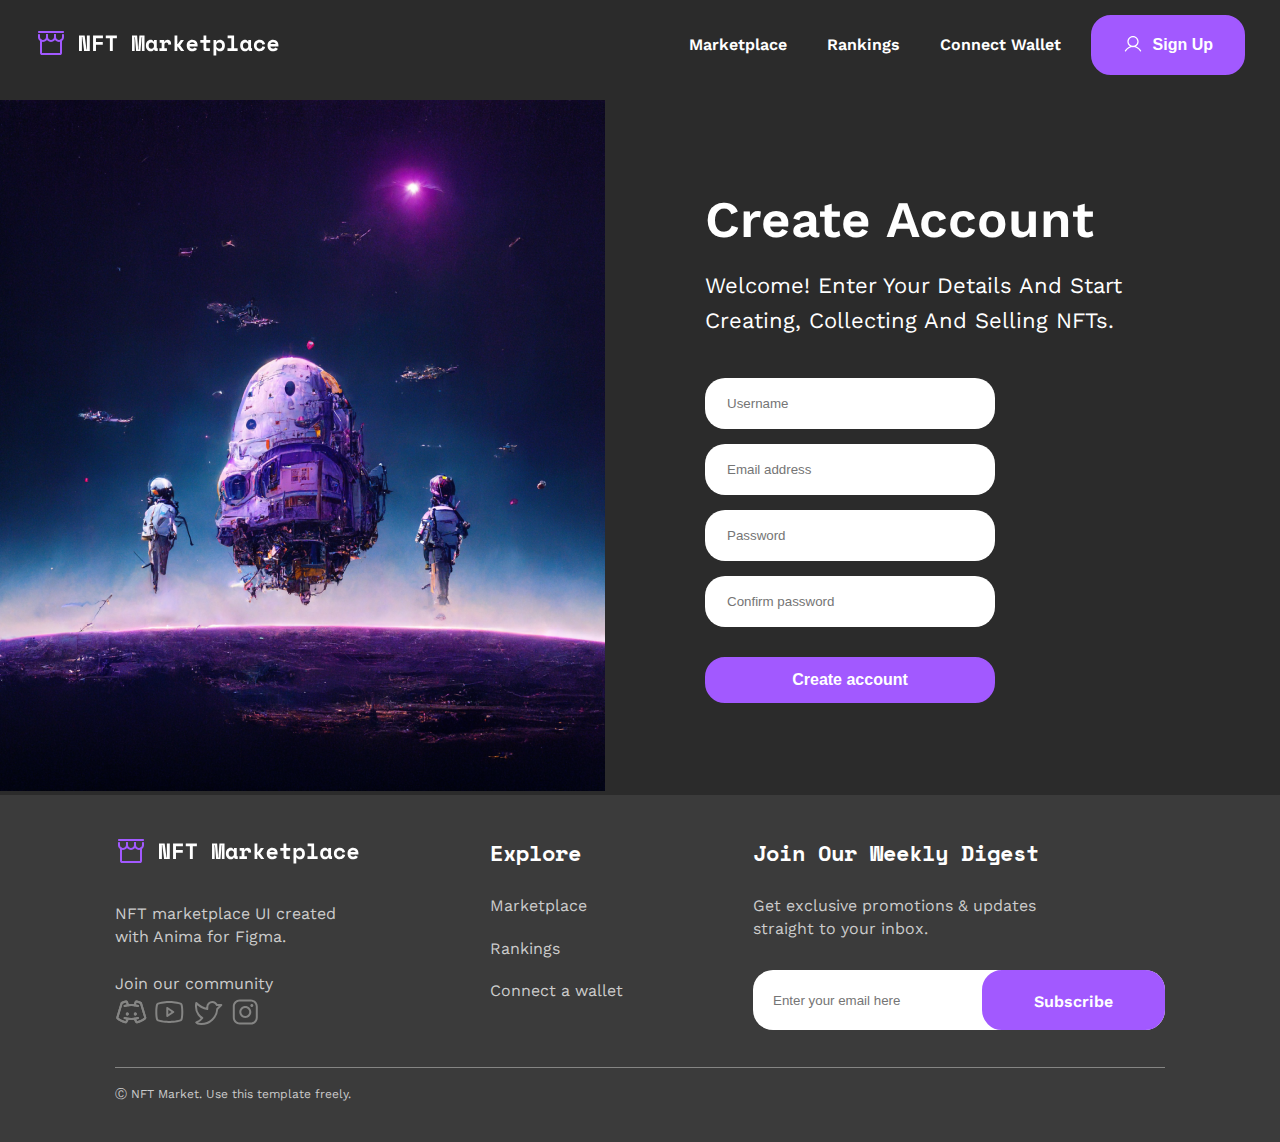
==== commit 65bb8f39: "done:account completly" ====
--- a/assets/pages/account.html
+++ b/assets/pages/account.html
@@ -47,13 +47,45 @@
             </a>
           </button>
         </div>
+        <div class="navigation__humburger">
+          <a href="">
+            <svg xmlns="http://www.w3.org/2000/svg" width="24" height="24" viewBox="0 0 24 24" fill="none">
+              <path fill-rule="evenodd" clip-rule="evenodd" d="M3 12C3 11.5858 3.33579 11.25 3.75 11.25H20.25C20.6642 11.25 21 11.5858 21 12C21 12.4142 20.6642 12.75 20.25 12.75H3.75C3.33579 12.75 3 12.4142 3 12Z" fill="white"/>
+              <path fill-rule="evenodd" clip-rule="evenodd" d="M3 6C3 5.58579 3.33579 5.25 3.75 5.25H15C15.4142 5.25 15.75 5.58579 15.75 6C15.75 6.41421 15.4142 6.75 15 6.75H3.75C3.33579 6.75 3 6.41421 3 6Z" fill="white"/>
+              <path fill-rule="evenodd" clip-rule="evenodd" d="M3 18C3 17.5858 3.33579 17.25 3.75 17.25H15C15.4142 17.25 15.75 17.5858 15.75 18C15.75 18.4142 15.4142 18.75 15 18.75H3.75C3.33579 18.75 3 18.4142 3 18Z" fill="white"/>
+            </svg>
+          </a>
+        </div>
       </nav>
     </header>
 
-
-Lorem ipsum dolor, sit amet consectetur adipisicing elit. Modi dolorum recusandae vel quasi laboriosam omnis repudiandae voluptatibus. Quaerat excepturi corrupti, animi consequuntur aut non tempore amet quisquam ad dignissimos quasi aliquam earum totam deserunt, vel molestiae. Eum ipsa eaque optio inventore delectus mollitia? Ducimus quaerat aliquid deserunt aliquam id voluptatum natus voluptas, magnam illo eligendi totam nemo reiciendis, libero sapiente numquam? Non reiciendis facilis vel enim nisi voluptatem dignissimos? Debitis dolore tempore hic laborum quia qui reprehenderit omnis, earum exercitationem consectetur esse excepturi sequi sint doloribus vel maxime quod suscipit eius, delectus aliquid eveniet corrupti voluptates temporibus. Ullam quas excepturi illum. Dolores, unde minus. Atque quis cumque mollitia quibusdam eligendi vel debitis, tempora natus officiis officia necessitatibus architecto inventore eos in est vitae eius expedita qui veritatis hic ducimus incidunt aut. Labore eum dolorum accusantium deserunt earum, alias, ea iste fugiat suscipit ipsam amet commodi nam ducimus quas repellendus illum ad quod excepturi pariatur incidunt ratione! Consequuntur aspernatur deserunt, molestias enim blanditiis veniam sit maiores nostrum fuga quia, vitae est sed amet rerum non odit temporibus nobis quasi earum et dicta commodi numquam doloremque explicabo. Doloribus, in perferendis. Atque incidunt eius nisi laborum quidem ratione molestias a accusamus, hic exercitationem eaque facilis est non ut quis provident ipsam odit aperiam et sint rem deleniti magni. Blanditiis, at? Eius hic fuga sunt pariatur error dolore aliquam provident cumque perferendis molestias ratione incidunt iste molestiae expedita architecto sapiente doloribus quae mollitia earum officia rerum, delectus numquam ea unde! Laborum cupiditate quis vel ullam, dolor modi nam cum? Nostrum vitae saepe itaque. Dolore fugit natus rem doloremque, amet earum sunt dicta voluptatem in nostrum facilis laudantium impedit id enim minus. Excepturi esse laudantium blanditiis possimus animi quod, repudiandae corrupti, distinctio accusantium nostrum reprehenderit asperiores. Molestiae non consequuntur cupiditate commodi odit nulla eaque laudantium suscipit nemo totam! Fugiat quibusdam odit veritatis adipisci odio. Molestias sit repellat ex illo obcaecati tenetur architecto sint incidunt. Consequuntur ipsum dolores obcaecati earum aperiam illo. Quam, consectetur dicta nihil, pariatur incidunt voluptatibus, consequatur harum reiciendis illum maxime quaerat commodi autem placeat eius minima. Esse nam atque, blanditiis possimus quae itaque nisi, numquam ut nostrum eligendi expedita quod tempore. Fugit corporis ad praesentium facere facilis aperiam eius alias illo sit sed, enim doloribus debitis, quam rem magnam neque voluptate eligendi soluta sint impedit ut labore reprehenderit hic. Magnam magni amet voluptates nisi optio consequuntur, excepturi nesciunt ratione accusantium eum velit, aut repellendus provident ipsum molestiae delectus labore quo illo. Modi delectus voluptates architecto veniam blanditiis fugit porro alias iusto assumenda sed recusandae, saepe quo qui accusantium magni maiores expedita. Eum impedit velit quae! Eum, non. Voluptatibus amet beatae, pariatur quos vero deserunt doloribus, ipsam, delectus consequatur in repellendus sunt error quisquam inventore fugit perspiciatis. Molestiae quis ipsa eum fuga harum deleniti aut aliquid modi maxime veniam quisquam omnis enim odio, odit necessitatibus placeat provident consequatur mollitia dolores et? Earum sed quasi ipsum. Magnam voluptatem beatae iusto assumenda ducimus hic doloribus repellendus obcaecati cupiditate repudiandae, ipsa ab, alias nemo fuga placeat adipisci perferendis? Quasi dolore asperiores delectus. Sit eum accusamus eveniet maxime optio nisi distinctio accusantium doloribus soluta dolor obcaecati, adipisci aspernatur dolorem atque autem, illo expedita nam corrupti voluptatum, nesciunt officia amet. Vel expedita iusto quidem voluptatem laudantium labore modi, veniam perferendis quaerat dolor quae, magni maxime illum tempore unde dolorem quis perspiciatis dicta vitae ipsa totam pariatur. Totam itaque esse ipsam veritatis iusto dolor placeat ullam ducimus voluptates possimus voluptatem, laboriosam sint aut vero corrupti reprehenderit! Dolorem tempore totam, porro deserunt ipsa, quaerat modi perspiciatis eaque dignissimos dicta consectetur atque odio quibusdam fugit repellendus rem dolore impedit quia non molestias vel, omnis velit sapiente ducimus. Maxime, suscipit iure beatae tempore repudiandae nisi, dolorum magnam eius iste odio amet similique recusandae architecto cumque ipsa reiciendis veniam sit debitis repellendus eaque doloremque unde. Esse, dolorum est similique, eaque quisquam illo accusamus, laborum iure ab nostrum nihil eveniet. Explicabo laborum itaque, aspernatur, rerum rem eligendi reiciendis porro qui ut est, maiores nemo maxime deleniti accusamus ipsam optio delectus fugiat recusandae. Sed nostrum a distinctio accusantium perspiciatis odio, minima, nemo blanditiis sequi, odit rem maxime corporis. Quibusdam similique porro eligendi molestias quos aliquid dolores perspiciatis dignissimos. Voluptatum tempore unde modi ex facere recusandae nostrum nemo est, distinctio error sequi nam molestias nisi in omnis ducimus accusamus quaerat! Omnis ab sunt nesciunt rerum exercitationem sapiente quibusdam distinctio. Quas ducimus pariatur nesciunt quaerat doloremque modi nulla, aspernatur veniam nemo. Maxime cupiditate debitis, impedit officia explicabo magni doloremque magnam placeat nulla, nostrum quae earum minima omnis inventore voluptatem consectetur ad veritatis. Nisi at ducimus dolores quod quaerat nulla asperiores quas blanditiis adipisci, est quidem expedita repellat maxime deleniti unde illum fugiat corporis accusantium consectetur nemo. Voluptatem accusantium velit, nisi optio consectetur laudantium rem consequatur harum asperiores in? Quidem delectus dolorem omnis sit nesciunt! Qui blanditiis sed, fugit inventore nostrum quaerat quae, alias repudiandae mollitia sint adipisci repellendus corporis cupiditate molestiae ex a quos dolorem consequatur dolore incidunt officiis distinctio provident nam! Sunt illum in nemo debitis animi, velit sapiente accusamus optio at molestias reprehenderit soluta modi fugit cupiditate. Impedit nulla nostrum quis natus incidunt, porro accusamus, labore cumque saepe totam est magnam repellat quisquam, numquam recusandae odit illo odio sapiente corporis iusto ut architecto eum earum? Obcaecati quos molestias reiciendis. Illo voluptatem doloremque delectus qui. Voluptas ratione distinctio, neque culpa debitis aliquid vel nisi officiis, quasi corrupti, veritatis sapiente harum quo adipisci. Possimus ipsa sint beatae atque quisquam dolorem deleniti repellendus recusandae quasi, ducimus commodi nihil! Temporibus fugiat ducimus in laudantium, obcaecati dolorem unde eum, quibusdam consectetur commodi dicta itaque. Ipsam facere modi officia. Quod, impedit. Cumque nisi est amet quaerat dignissimos magnam omnis fugiat! Molestiae qui eaque laudantium animi delectus ullam officia doloremque perferendis deserunt laboriosam optio distinctio maxime aperiam quam exercitationem dolor ea ut provident facere adipisci culpa, temporibus suscipit dolorum officiis? Saepe voluptatibus vitae obcaecati dicta illum aliquam officia quaerat eveniet pariatur reiciendis asperiores nobis veniam vel numquam consequuntur, harum possimus molestias omnis odit nam atque ipsum unde. Unde ratione dolores id voluptas? Amet saepe unde quam quod pariatur quaerat magnam sit doloremque perferendis non in, iste, natus porro neque nesciunt ratione laboriosam rerum. Sed odit quos at ea sequi eligendi. Laudantium reiciendis a hic dolor amet ipsam odio fuga expedita nihil. Quo totam consequatur animi mollitia repellat, molestiae minus aperiam temporibus id deserunt. Ab error iste repudiandae commodi laboriosam. Natus numquam dicta tempora nam, rerum libero quas reiciendis animi aliquid rem nisi alias! Rerum temporibus rem quidem deleniti numquam tenetur iure delectus eos reiciendis, iusto odio pariatur magni beatae autem esse corrupti alias voluptates possimus itaque quis! Atque excepturi delectus voluptatem ad alias dignissimos tenetur aut veniam, deserunt laborum consectetur laboriosam quos sequi nisi facilis vel architecto dolore ipsum harum eaque. Vitae unde expedita non, similique ea, sunt aliquid, enim cum officia debitis recusandae aspernatur ducimus harum iusto reprehenderit. Perspiciatis consequatur nobis quae ad autem facere nisi maxime id tenetur sequi! Officiis, repellendus? Officia rem est sapiente accusamus eum blanditiis. Quia sint debitis exercitationem? Consequatur hic facere laudantium eum alias debitis mollitia libero error minus expedita rerum amet dolores tempore adipisci, quidem aliquam. Nihil laudantium at dicta fuga ab. Perferendis fugiat amet sit pariatur quisquam tenetur molestias voluptatibus voluptas. Quod voluptas velit nobis tempora fugit dignissimos veniam! Velit reprehenderit harum odit ipsa exercitationem, maxime fugit magnam architecto sunt debitis sit! Voluptas corrupti minus laudantium temporibus sequi? Sunt placeat magni sit reiciendis pariatur soluta vero nostrum nemo ipsam perferendis quo modi quidem saepe a recusandae facilis ratione et, provident unde illo iste sapiente facere eius. Eius in consectetur praesentium enim assumenda tempora sapiente maiores et dolorem. Corrupti obcaecati recusandae sapiente itaque praesentium. Mollitia nostrum culpa repudiandae, eum quis illum quo quibusdam, in, rem pariatur facere nesciunt animi recusandae consectetur soluta veritatis? Fugiat, tenetur accusamus dolores error quasi eos quidem, tempore aliquam autem vel ipsam quibusdam odit libero est ratione, tempora consequuntur. Perferendis, pariatur numquam saepe vero aspernatur earum. At aperiam nihil sint ut quas ad officiis, voluptates quibusdam enim magni magnam assumenda nesciunt vero? Explicabo, nesciunt! Alias commodi est impedit necessitatibus mollitia totam odio placeat? Corrupti odit repellat, quod quibusdam sed eum aperiam necessitatibus nobis assumenda numquam repellendus laboriosam unde sequi reiciendis rerum saepe a libero. Natus sapiente eius nisi provident, officiis fugit quasi dolor sunt veritatis corrupti numquam repellat itaque mollitia dolorum sit tenetur? Voluptate ab fugiat autem quasi, fugit molestias? Modi quibusdam aperiam quaerat nam autem, adipisci illo doloribus explicabo labore similique quis sint voluptate, dolorum ipsum ratione optio nulla eligendi provident eveniet alias, eius iusto ab est culpa? Unde voluptatibus provident, totam, odio voluptas ut impedit, itaque minima eaque culpa voluptatum laudantium rerum dolore blanditiis. Neque, placeat numquam sed, nobis totam eius laborum suscipit eligendi eum rerum aut quae tempore atque. Delectus, earum. Quaerat sint nostrum sequi totam, dolorum hic nam facilis officiis vero odio! Necessitatibus debitis accusamus rerum ullam, repellendus veniam mollitia quia adipisci autem minima harum, sequi illum quas est ducimus? Quo, quia dolorum rem natus iure error praesentium, voluptatem optio porro explicabo illo hic nulla adipisci assumenda similique, quae beatae quod nihil. Rerum nam numquam praesentium explicabo? Excepturi doloremque culpa velit. Adipisci ea numquam porro voluptas a libero ducimus, et nam! Error laboriosam reprehenderit nobis omnis tempora quas provident facere harum nam id reiciendis voluptates numquam rem, veniam, sit, perspiciatis nesciunt fuga autem et dolorum. Sunt amet ullam reiciendis ipsum odit expedita, sapiente dicta rem iusto nisi soluta explicabo, a ad dolor et repellat est quae vero, veritatis reprehenderit. Quisquam, facere! Veniam corporis vero aspernatur error distinctio eveniet eligendi, dolor quisquam quia hic ad, architecto porro pariatur perspiciatis atque cumque molestias aperiam incidunt accusantium ut deserunt id a nobis! Saepe ratione corrupti, consectetur maiores consequuntur veritatis nobis nam quaerat dolorem ea tenetur necessitatibus doloribus dignissimos alias. A officiis ducimus, illo iusto, distinctio iure alias quisquam dolore porro dignissimos expedita libero molestias officia voluptates? Laboriosam cupiditate laudantium in nam, alias voluptas, nihil temporibus sint quisquam culpa eveniet expedita facere fuga natus excepturi tempora accusamus. Suscipit omnis, vero odit atque dignissimos sit delectus. Qui, eos totam. Odit accusamus odio, facere non a, alias maxime beatae explicabo modi ducimus ipsa soluta suscipit asperiores porro possimus doloremque deleniti minus? Dolores, rem quaerat enim fugit quia corporis veniam aliquam ducimus, ullam facere quas accusamus! Quis dolores neque, repellendus molestiae error voluptates natus modi ipsam, et inventore ut tempora culpa accusantium, a doloribus reprehenderit ratione est assumenda provident laudantium! Ut, rerum itaque, dolorum tenetur animi a necessitatibus exercitationem nobis quia fugit similique tempore consequuntur velit tempora nam sed ea delectus minima maiores accusantium doloribus dolor, nemo labore? Molestias, quam libero, accusamus quod consectetur nobis itaque, ut dolores sed laborum nesciunt debitis aut possimus aperiam at fugit. Explicabo ducimus, officia necessitatibus esse quae quo nemo dolorum accusamus a illum quasi. Nisi perferendis suscipit recusandae ut fugit quam pariatur expedita soluta quaerat accusamus vero repellat beatae, asperiores a sunt error eveniet itaque. A quo quis at, optio quibusdam fugiat! Nobis repudiandae corrupti at quae delectus neque ducimus, qui voluptas quisquam fugit labore minima mollitia rem voluptates, maiores itaque adipisci voluptate! Natus eaque illo vero repudiandae voluptatem? Dolores facere, quas dolorum similique ratione laudantium error. Ipsum animi qui iusto fugit officia unde debitis ratione voluptate natus esse. Aut minima eveniet vero deserunt eos officiis mollitia excepturi accusantium, consequuntur, sint obcaecati laboriosam vel nihil, dolorem similique iste eligendi a incidunt qui in blanditiis. Consectetur beatae maiores omnis provident maxime, eum voluptas, voluptatibus similique ducimus ex numquam impedit excepturi iure sit. Laboriosam ab voluptas impedit vero deleniti maxime, quas maiores dolorem aliquam asperiores sed, praesentium, consectetur atque placeat odit non excepturi ad. Sapiente omnis consectetur sed temporibus laborum praesentium quod voluptas. Quaerat laborum hic ex earum, deserunt quam unde a. Earum quidem veritatis mollitia iusto iure accusantium molestiae minima alias maiores consectetur. Laborum laboriosam voluptatum adipisci esse praesentium dolorum. Doloribus illo voluptatum asperiores totam ducimus magni magnam ea necessitatibus laboriosam odio? Repudiandae quasi provident sit harum impedit expedita cumque, minus ea quia voluptates, sint cum ipsa recusandae, ab aliquam? Libero numquam reiciendis nostrum unde non quia, incidunt commodi obcaecati possimus doloremque eveniet quas itaque beatae ex, id maxime, vero qui nulla! Nemo vel itaque, quidem sint aliquid ex totam nostrum dicta recusandae perferendis velit, quod delectus doloribus atque deserunt inventore, quos eum unde reprehenderit fugit impedit officiis. Aliquid excepturi, quas possimus dicta assumenda totam optio ad? Dolor adipisci atque ullam voluptatem odit alias vero molestias vel consequuntur. Deleniti modi dolor facilis temporibus deserunt quo totam dicta dolorum, aliquid eos in illum et nihil error nemo libero minima animi earum quibusdam ratione hic possimus. At repellat quasi, voluptate molestias id eligendi tempora similique alias in harum veritatis tenetur unde commodi aspernatur aliquam laudantium distinctio! Velit excepturi voluptatem neque nobis perspiciatis perferendis molestiae, animi fugiat et quisquam eum ut non quia saepe deserunt similique ea quaerat eius consequatur sunt distinctio tempora cupiditate? Natus aut doloremque, tenetur similique explicabo eius quam possimus a distinctio atque sequi pariatur maxime, reprehenderit temporibus. Nobis repellat, mollitia laboriosam eius cum eveniet molestiae, exercitationem numquam quaerat optio corrupti sint unde placeat corporis nulla nisi autem id. Excepturi iure dolore eligendi atque ipsum vitae corporis itaque explicabo eos dolores, sit saepe eum recusandae dicta architecto tenetur blanditiis impedit nulla soluta! Deleniti voluptate culpa mollitia, similique natus cum ipsa qui quo fuga reiciendis vitae facilis sint aperiam facere, soluta tempore nulla! Dignissimos soluta voluptates molestias officiis accusamus, eveniet totam facilis fugiat ipsum quaerat tenetur libero delectus voluptate nihil hic reprehenderit placeat magni veniam aut sed facere ipsam sit omnis. Nobis eius excepturi molestiae velit neque quam culpa quaerat facere animi, consequuntur illum ipsam dignissimos sint maiores molestias quae possimus, aspernatur laboriosam vitae. Esse mollitia repellat praesentium error iure nihil culpa quibusdam corporis, laudantium qui libero ut cumque ratione quae consectetur, eveniet nisi placeat, vitae autem. Porro praesentium officiis dolor velit! Harum quis laborum facilis distinctio sapiente libero ad molestiae ipsam nesciunt, error perspiciatis eum asperiores. Et, similique modi sint libero eum sit quisquam quos perspiciatis fuga ut alias adipisci maiores beatae. Laborum necessitatibus, hic, deserunt non nulla ex autem ratione et qui, maiores fugit magni quam adipisci commodi sunt. Quia sapiente obcaecati temporibus reiciendis! Harum, nostrum nemo cupiditate praesentium optio obcaecati, quia quidem itaque assumenda dolores laboriosam omnis molestiae ab placeat error pariatur odio corrupti, veritatis iure mollitia nisi ipsam qui. Veritatis consequuntur natus sequi excepturi eius cum laborum, corrupti vitae blanditiis perferendis sapiente, velit voluptate a nam ipsa aut quas quia ipsum. Cum voluptates excepturi dignissimos nesciunt nisi expedita aut, officia tempora placeat accusamus ea explicabo culpa autem error ducimus ratione esse incidunt exercitationem assumenda quisquam molestias laborum repellendus! Officia tempore repellat est consequatur perferendis illo animi natus veniam magni, laborum in expedita! Incidunt, aut magnam similique voluptate consequuntur veritatis dignissimos dolore impedit inventore, architecto placeat. Praesentium, officia eius explicabo non sequi ipsam ex nisi unde aliquid reprehenderit neque sunt voluptatum molestiae in sed itaque labore! Blanditiis debitis inventore repudiandae aliquid temporibus quisquam necessitatibus, fuga nam aspernatur eum itaque molestiae sit. Id atque possimus, est quisquam itaque earum exercitationem laborum perferendis, officia temporibus adipisci repudiandae corporis quo reprehenderit nobis. Magni, incidunt at ratione possimus unde, harum provident esse perferendis dolor commodi cumque hic iure quos velit a quia ipsum, aliquid consectetur asperiores tempora mollitia dolores optio. Corporis fuga officiis, quia quod distinctio veniam dolore, animi aperiam cumque ab, ut ipsam nobis. Sint vel placeat obcaecati eveniet rem ipsum nulla, quaerat aspernatur fugit saepe vero recusandae totam provident maxime, officiis illum assumenda tempore commodi eligendi ipsam quasi id amet accusamus! Quia est beatae illo? Labore non sapiente nemo atque autem? Beatae nulla nihil dolores rerum sapiente. Itaque quidem molestiae dicta consequuntur molestias doloribus. Qui fugiat illo magni nostrum iste obcaecati eius iusto aliquam cumque molestiae eum sed explicabo, dolores eaque ab praesentium neque earum voluptate alias laudantium soluta velit sequi recusandae. Sapiente porro amet assumenda suscipit iure, blanditiis unde dicta quam quos fuga. Laborum, dolore consectetur! Qui eveniet inventore nulla ad voluptatibus ea in officiis magni dolor optio, accusamus blanditiis hic. Numquam iste delectus exercitationem perspiciatis magni aut fuga eligendi, molestias recusandae ipsa adipisci officiis porro, eum quis dignissimos. Consequuntur aspernatur delectus eligendi facilis vitae numquam harum a dolor asperiores obcaecati debitis, unde beatae porro atque ullam neque sequi! Quaerat non officia dicta veniam. Illum commodi nemo soluta deleniti odit est aliquid voluptates? At doloribus eius eos modi veniam totam, cupiditate explicabo optio, dolore minima ad libero? Est illum eaque aut, voluptatibus dolor at saepe. Sequi molestias necessitatibus deserunt ullam velit, quidem tenetur voluptatibus eum rem omnis quae consequuntur neque voluptatum magni obcaecati, cumque amet ipsam. Non beatae accusamus quis necessitatibus, esse reprehenderit dolor doloremque, porro minus quibusdam mollitia deserunt nam provident ut molestias tenetur, tempore reiciendis suscipit architecto debitis culpa earum? Reiciendis voluptatum ipsa earum deleniti quam odit, distinctio quasi maxime aperiam, ratione ullam expedita aspernatur voluptatibus sunt id aliquam ipsam fugit ipsum perferendis. Delectus nihil ab nobis distinctio, repellendus porro consequatur, alias atque necessitatibus, temporibus autem ut placeat tenetur fugit iusto debitis deserunt unde iure maiores eos ad ducimus cupiditate? Obcaecati culpa hic quos reiciendis velit! Culpa alias molestias ipsa quae, animi rem quos harum error debitis! Debitis eveniet quae blanditiis officia necessitatibus recusandae cum iure aspernatur, ad, aliquid rerum hic! Sunt reiciendis tempore dolorum consequuntur quibusdam! Architecto porro dolorem est facilis. Reiciendis illo amet modi aut assumenda fugiat suscipit, id labore? Blanditiis sint eveniet esse animi mollitia cum facere tempora? Blanditiis et, repellendus nam animi earum consequuntur at voluptas hic, nulla, cupiditate sed tempora corrupti sit esse vero nisi repudiandae pariatur aliquam culpa consequatur. Dolores quo molestias rerum nemo ducimus? In qui temporibus adipisci impedit, aut, vero voluptate fugiat iusto, sit minima nemo ducimus rem soluta quia inventore id reprehenderit dolorum optio. Eaque molestiae atque doloribus officiis ab sapiente dicta excepturi? Odit maxime, quaerat mollitia ad explicabo nulla voluptatum nisi magnam vitae nobis cupiditate nostrum voluptas similique. Inventore blanditiis minima dolor, maxime vel ducimus aut, sit dolorum at distinctio quos tempore fuga! Quidem molestiae recusandae quisquam sequi itaque ullam et ut earum, sunt possimus expedita dolorum quos harum laboriosam accusantium a? Error dolorum expedita exercitationem.
-
-
+    <main>
+      <section class="account__section1">
+        <div class="container">
+          <div class="accHero">
+            <div class="accHero__left">
+              <img src="../imgs/accountbg.png" alt="">
+            </div>
+            <div class="accHero__right">
+              <div class="accHero__right--label">
+                <h1>Create account</h1>
+                <p>Welcome! enter your details and start creating, collecting and selling NFTs.</p>
+              </div>
+              <form action="">
+                <input type="text" id="username" placeholder="Username">
+                <input type="email" id="email" placeholder="Email address">
+                <input type="password" id="password" placeholder="Password">
+                <input type="password" id="confirm__password" placeholder="Confirm password">
+                <button type="submit">
+                  Create account
+                </button>
+              </form>
+            </div>
+          </div>
+        </div>
+      </section>
+    </main>
+    
     <footer class="footer">
       <div class="container">
         <div class="footer__box">
@@ -116,21 +148,21 @@
             <div class="footer__box--top__center">
               <div>
                 <h3>
-                  <a href="./index.html">Explore</a>
+                  <a href="../../index.html">Explore</a>
                 </h3>
                 <ul>
                   <li>
-                    <a href="./assets/pages/marketplace.html">
+                    <a href="./marketplace.html">
                       Marketplace
                     </a>
                   </li>
                   <li>
-                    <a href="/assets/pages/rankings.html">
+                    <a href="./rankings.html">
                       Rankings
                     </a>
                   </li>
                   <li>
-                    <a href="./assets/pages/wallet.html">
+                    <a href="./wallet.html">
                       Connect a wallet
                     </a>
                   </li>
--- a/assets/css/main.css
+++ b/assets/css/main.css
@@ -171,6 +171,617 @@
   line-height: 140%;
 }
 
+@media (max-width: 1070px) {
+  .section1 {
+    padding-top: 100px;
+    background-color: #2B2B2B;
+  }
+  .section1 .hero {
+    padding: 80px 0px;
+    width: 100%;
+    display: flex;
+    align-items: center;
+    justify-content: space-between;
+    align-items: start;
+  }
+  .section1 .hero__left {
+    width: 330px;
+    display: flex;
+    align-items: center;
+    justify-content: space-between;
+    flex-direction: column;
+    align-items: start;
+  }
+  .section1 .hero__left h1 {
+    color: #FFF;
+    font-size: 38px;
+    font-style: normal;
+    font-weight: 600;
+    line-height: 110%;
+    text-transform: capitalize;
+  }
+  .section1 .hero__left--label {
+    padding-top: 20px;
+    color: #FFF;
+    font-size: 16px;
+    font-style: normal;
+    font-weight: 400;
+    line-height: 160%;
+    text-transform: capitalize;
+  }
+  .section1 .hero__left button {
+    margin-top: 20px;
+    height: 60px;
+    display: flex;
+    align-items: center;
+    justify-content: center;
+    gap: 12px;
+    background-color: #A259FF;
+    border: 2px solid #A259FF;
+    border-radius: 20px;
+    transition: 300ms;
+    display: flex;
+    align-items: center;
+    justify-content: space-between;
+  }
+  .section1 .hero__left button:hover {
+    border: 2px solid #A259FF;
+    background-color: transparent;
+  }
+  .section1 .hero__left button a {
+    width: 100%;
+    min-width: 100%;
+    padding: 0 50px;
+    gap: 10px;
+    display: flex;
+    align-items: center;
+    justify-content: space-between;
+  }
+  .section1 .hero__left button a p {
+    color: #FFF;
+    text-align: center;
+    font-size: 16px;
+    font-style: normal;
+    font-weight: 600;
+    line-height: 140%;
+  }
+  .section1 .hero__left div {
+    padding-top: 20px;
+    width: 100%;
+    display: flex;
+    align-items: center;
+    justify-content: space-between;
+  }
+  .section1 .hero__left div span {
+    display: flex;
+    align-items: center;
+    justify-content: space-between;
+    flex-direction: column;
+    align-items: start;
+  }
+  .section1 .hero__left div span h4 {
+    color: #FFF;
+    font-size: 22px;
+    font-style: normal;
+    font-weight: 700;
+    line-height: 140%;
+    text-transform: capitalize;
+  }
+  .section1 .hero__left div span p {
+    color: #FFF;
+    font-size: 16px;
+    font-style: normal;
+    font-weight: 400;
+    line-height: 160%;
+    text-transform: capitalize;
+  }
+  .section1 .hero__right {
+    background-color: #3B3B3B;
+    display: flex;
+    align-items: center;
+    justify-content: space-between;
+    align-items: start;
+    flex-direction: column;
+    border-radius: 20px;
+  }
+  .section1 .hero__right--label {
+    padding: 20px;
+    display: flex;
+    align-items: start;
+    flex-direction: column;
+    gap: 10px;
+  }
+  .section1 .hero__right--label h5 {
+    color: #FFF;
+    font-size: 22px;
+    font-style: normal;
+    font-weight: 600;
+    line-height: 140%;
+    text-transform: capitalize;
+  }
+  .section1 .hero__right--label span {
+    display: flex;
+    align-items: center;
+    justify-content: space-between;
+    gap: 12px;
+  }
+  .section1 .hero__right--label span img {
+    width: 24px;
+    height: 24px;
+  }
+  .section1 .hero__right--label span p {
+    color: #FFF;
+    font-size: 16px;
+    font-style: normal;
+    font-weight: 400;
+    line-height: 140%;
+  }
+}
+@media (max-width: 870px) {
+  .section1 {
+    padding-top: 100px;
+    background-color: #2B2B2B;
+  }
+  .section1 .hero {
+    padding: 80px 0px;
+    width: 100%;
+    display: flex;
+    align-items: center;
+    justify-content: space-between;
+    align-items: start;
+  }
+  .section1 .hero__left {
+    width: 330px;
+    display: flex;
+    align-items: center;
+    justify-content: space-between;
+    flex-direction: column;
+    align-items: start;
+  }
+  .section1 .hero__left h1 {
+    color: #FFF;
+    font-size: 38px;
+    font-style: normal;
+    font-weight: 600;
+    line-height: 110%;
+    text-transform: capitalize;
+  }
+  .section1 .hero__left--label {
+    padding-top: 20px;
+    color: #FFF;
+    font-size: 16px;
+    font-style: normal;
+    font-weight: 400;
+    line-height: 160%;
+    text-transform: capitalize;
+  }
+  .section1 .hero__left button {
+    margin-top: 20px;
+    height: 60px;
+    display: flex;
+    align-items: center;
+    justify-content: center;
+    gap: 12px;
+    background-color: #A259FF;
+    border: 2px solid #A259FF;
+    border-radius: 20px;
+    transition: 300ms;
+    display: flex;
+    align-items: center;
+    justify-content: space-between;
+  }
+  .section1 .hero__left button:hover {
+    border: 2px solid #A259FF;
+    background-color: transparent;
+  }
+  .section1 .hero__left button a {
+    width: 100%;
+    min-width: 100%;
+    padding: 0 50px;
+    gap: 10px;
+    display: flex;
+    align-items: center;
+    justify-content: space-between;
+  }
+  .section1 .hero__left button a p {
+    color: #FFF;
+    text-align: center;
+    font-size: 16px;
+    font-style: normal;
+    font-weight: 600;
+    line-height: 140%;
+  }
+  .section1 .hero__left div {
+    padding-top: 20px;
+    width: 100%;
+    display: flex;
+    align-items: center;
+    justify-content: space-between;
+  }
+  .section1 .hero__left div span {
+    display: flex;
+    align-items: center;
+    justify-content: space-between;
+    flex-direction: column;
+    align-items: start;
+  }
+  .section1 .hero__left div span h4 {
+    color: #FFF;
+    font-size: 22px;
+    font-style: normal;
+    font-weight: 700;
+    line-height: 140%;
+    text-transform: capitalize;
+  }
+  .section1 .hero__left div span p {
+    color: #FFF;
+    font-size: 16px;
+    font-style: normal;
+    font-weight: 400;
+    line-height: 160%;
+    text-transform: capitalize;
+  }
+  .section1 .hero__right {
+    background-color: #3B3B3B;
+    display: flex;
+    align-items: center;
+    justify-content: space-between;
+    align-items: start;
+    flex-direction: column;
+    border-radius: 20px;
+  }
+  .section1 .hero__right div img {
+    width: 100%;
+    height: 230px;
+  }
+  .section1 .hero__right--label {
+    padding: 20px;
+    display: flex;
+    align-items: start;
+    flex-direction: column;
+    gap: 10px;
+  }
+  .section1 .hero__right--label h5 {
+    color: #FFF;
+    font-size: 22px;
+    font-style: normal;
+    font-weight: 600;
+    line-height: 140%;
+    text-transform: capitalize;
+  }
+  .section1 .hero__right--label span {
+    display: flex;
+    align-items: center;
+    justify-content: space-between;
+    gap: 12px;
+  }
+  .section1 .hero__right--label span img {
+    width: 24px;
+    height: 24px;
+  }
+  .section1 .hero__right--label span p {
+    color: #FFF;
+    font-size: 16px;
+    font-style: normal;
+    font-weight: 400;
+    line-height: 140%;
+  }
+}
+@media (max-width: 630px) {
+  .section1 {
+    padding-top: 100px;
+    background-color: #2B2B2B;
+  }
+  .section1 .hero {
+    padding: 40px 0px;
+    width: 100%;
+    display: flex;
+    align-items: center;
+    justify-content: space-between;
+    flex-direction: column;
+    align-items: center;
+  }
+  .section1 .hero__left {
+    width: 100%;
+    display: flex;
+    align-items: center;
+    justify-content: space-between;
+    flex-direction: column;
+    align-items: center;
+  }
+  .section1 .hero__left h1 {
+    color: #FFF;
+    font-size: 38px;
+    font-style: normal;
+    font-weight: 600;
+    line-height: 110%;
+    text-transform: capitalize;
+  }
+  .section1 .hero__left--label {
+    padding-top: 20px;
+    color: #FFF;
+    font-size: 16px;
+    font-style: normal;
+    font-weight: 400;
+    line-height: 160%;
+    text-transform: capitalize;
+  }
+  .section1 .hero__left button {
+    width: 80%;
+    position: absolute;
+    margin-top: 690px;
+    height: 60px;
+    display: flex;
+    align-items: center;
+    justify-content: center;
+    gap: 12px;
+    background-color: #A259FF;
+    border: 2px solid #A259FF;
+    border-radius: 20px;
+    transition: 300ms;
+    display: flex;
+    align-items: center;
+    justify-content: space-between;
+    align-items: center;
+    justify-content: center;
+  }
+  .section1 .hero__left button:hover {
+    border: 2px solid #A259FF;
+    background-color: transparent;
+  }
+  .section1 .hero__left button a {
+    width: 100%;
+    max-width: 100%;
+    padding: 0 70px;
+    gap: 10px;
+    display: flex;
+    align-items: center;
+    justify-content: space-between;
+  }
+  .section1 .hero__left button a p {
+    color: #FFF;
+    text-align: center;
+    font-size: 16px;
+    font-style: normal;
+    font-weight: 600;
+    line-height: 140%;
+  }
+  .section1 .hero__left div {
+    padding-top: 20px;
+    width: 100%;
+    display: flex;
+    align-items: center;
+    justify-content: space-between;
+  }
+  .section1 .hero__left div span {
+    display: flex;
+    align-items: center;
+    justify-content: space-between;
+    flex-direction: column;
+    align-items: start;
+  }
+  .section1 .hero__left div span h4 {
+    color: #FFF;
+    font-size: 22px;
+    font-style: normal;
+    font-weight: 700;
+    line-height: 140%;
+    text-transform: capitalize;
+  }
+  .section1 .hero__left div span p {
+    color: #FFF;
+    font-size: 16px;
+    font-style: normal;
+    font-weight: 400;
+    line-height: 160%;
+    text-transform: capitalize;
+  }
+  .section1 .hero__right {
+    margin-top: 40px;
+    background-color: #3B3B3B;
+    display: flex;
+    align-items: center;
+    justify-content: space-between;
+    flex-direction: column;
+    align-items: center;
+    justify-content: center;
+    border-radius: 20px;
+  }
+  .section1 .hero__right div img {
+    width: 430px;
+    height: 271px;
+  }
+  .section1 .hero__right--label {
+    padding: 20px;
+    display: flex;
+    align-items: start;
+    flex-direction: column;
+    gap: 10px;
+  }
+  .section1 .hero__right--label h5 {
+    color: #FFF;
+    font-size: 22px;
+    font-style: normal;
+    font-weight: 600;
+    line-height: 140%;
+    text-transform: capitalize;
+  }
+  .section1 .hero__right--label span {
+    display: flex;
+    align-items: center;
+    justify-content: space-between;
+    gap: 12px;
+  }
+  .section1 .hero__right--label span img {
+    width: 24px;
+    height: 24px;
+  }
+  .section1 .hero__right--label span p {
+    color: #FFF;
+    font-size: 16px;
+    font-style: normal;
+    font-weight: 400;
+    line-height: 140%;
+  }
+}
+@media (max-width: 460px) {
+  .section1 {
+    padding-top: 20px;
+    background-color: #2B2B2B;
+  }
+  .section1 .hero {
+    padding: 80px 0px;
+    width: 100%;
+    display: flex;
+    align-items: center;
+    justify-content: space-between;
+    flex-direction: column;
+    align-items: center;
+  }
+  .section1 .hero__left {
+    width: 100%;
+    display: flex;
+    align-items: center;
+    justify-content: space-between;
+    flex-direction: column;
+    align-items: center;
+  }
+  .section1 .hero__left h1 {
+    color: #FFF;
+    font-size: 28px;
+    font-style: normal;
+    font-weight: 600;
+    line-height: 110%;
+    text-transform: capitalize;
+  }
+  .section1 .hero__left--label {
+    padding-top: 20px;
+    color: #FFF;
+    font-size: 16px;
+    font-style: normal;
+    font-weight: 400;
+    line-height: 160%;
+    text-transform: capitalize;
+  }
+  .section1 .hero__left button {
+    width: 80%;
+    position: absolute;
+    margin-top: 630px;
+    margin-bottom: 20px;
+    height: 60px;
+    display: flex;
+    align-items: center;
+    justify-content: center;
+    gap: 12px;
+    background-color: #A259FF;
+    border: 2px solid #A259FF;
+    border-radius: 20px;
+    transition: 300ms;
+    display: flex;
+    align-items: center;
+    justify-content: space-between;
+    align-items: center;
+    justify-content: center;
+  }
+  .section1 .hero__left button:hover {
+    border: 2px solid #A259FF;
+    background-color: transparent;
+  }
+  .section1 .hero__left button a {
+    width: 100%;
+    max-width: 100%;
+    padding: 0 70px;
+    gap: 10px;
+    display: flex;
+    align-items: center;
+    justify-content: space-between;
+  }
+  .section1 .hero__left button a p {
+    color: #FFF;
+    text-align: center;
+    font-size: 16px;
+    font-style: normal;
+    font-weight: 600;
+    line-height: 140%;
+  }
+  .section1 .hero__left div {
+    padding-top: 20px;
+    width: 100%;
+    display: flex;
+    align-items: center;
+    justify-content: space-between;
+  }
+  .section1 .hero__left div span {
+    display: flex;
+    align-items: center;
+    justify-content: space-between;
+    flex-direction: column;
+    align-items: start;
+  }
+  .section1 .hero__left div span h4 {
+    color: #FFF;
+    font-size: 22px;
+    font-style: normal;
+    font-weight: 700;
+    line-height: 140%;
+    text-transform: capitalize;
+  }
+  .section1 .hero__left div span p {
+    color: #FFF;
+    font-size: 16px;
+    font-style: normal;
+    font-weight: 400;
+    line-height: 160%;
+    text-transform: capitalize;
+  }
+  .section1 .hero__right {
+    margin-top: 40px;
+    background-color: #3B3B3B;
+    display: flex;
+    align-items: center;
+    justify-content: space-between;
+    flex-direction: column;
+    align-items: center;
+    justify-content: center;
+    border-radius: 20px;
+  }
+  .section1 .hero__right div img {
+    width: 355px;
+    height: 206px;
+  }
+  .section1 .hero__right--label {
+    padding: 20px;
+    display: flex;
+    align-items: start;
+    flex-direction: column;
+    gap: 10px;
+  }
+  .section1 .hero__right--label h5 {
+    color: #FFF;
+    font-size: 22px;
+    font-style: normal;
+    font-weight: 600;
+    line-height: 140%;
+    text-transform: capitalize;
+  }
+  .section1 .hero__right--label span {
+    display: flex;
+    align-items: center;
+    justify-content: space-between;
+    gap: 12px;
+  }
+  .section1 .hero__right--label span img {
+    width: 24px;
+    height: 24px;
+  }
+  .section1 .hero__right--label span p {
+    color: #FFF;
+    font-size: 16px;
+    font-style: normal;
+    font-weight: 400;
+    line-height: 140%;
+  }
+}
 .section2 {
   padding: 80px 0;
   background-color: #2B2B2B;
@@ -277,7 +888,233 @@
   line-height: 140%;
 }
 
+@media (max-width: 1050px) {
+  .section2 {
+    padding: 80px 0;
+    background-color: #2B2B2B;
+  }
+  .section2 .collection {
+    width: 100%;
+    display: flex;
+    align-items: center;
+    justify-content: space-between;
+    flex-direction: column;
+  }
+  .section2 .collection__label {
+    width: 100%;
+    display: flex;
+    align-items: center;
+    justify-content: space-between;
+    flex-direction: column;
+    align-items: start;
+  }
+  .section2 .collection__label h3 {
+    color: #FFF;
+    font-size: 38px;
+    font-style: normal;
+    font-weight: 600;
+    line-height: 120%;
+    text-transform: capitalize;
+  }
+  .section2 .collection__label p {
+    color: #FFF;
+    font-size: 22px;
+    font-style: normal;
+    font-weight: 400;
+    line-height: 160%;
+    text-transform: capitalize;
+  }
+  .section2 .collection__box {
+    width: 100%;
+    padding-top: 60px;
+    display: flex;
+    align-items: center;
+    justify-content: space-between;
+  }
+  .section2 .collection__box .collection__box--all {
+    display: flex;
+    align-items: center;
+    justify-content: space-between;
+    flex-direction: column;
+  }
+  .section2 .collection__box .collection__box--all__center {
+    width: 100%;
+    display: flex;
+    align-items: center;
+    justify-content: space-between;
+    padding-top: 15px;
+  }
+  .section2 .collection__box .collection__box--all__center--number {
+    width: 100px;
+    height: 100px;
+    display: flex;
+    align-items: center;
+    justify-content: space-between;
+    justify-content: center;
+    background-color: #A259FF;
+    border-radius: 20px;
+  }
+  .section2 .collection__box .collection__box--all__center--number h5 {
+    color: #FFF;
+    font-family: "Space Mono", monospace;
+    font-size: 22px;
+    font-style: normal;
+    font-weight: 700;
+    line-height: 160%;
+    text-transform: capitalize;
+  }
+  .section2 .collection__box .collection__box--all__bottom {
+    padding-top: 15px;
+    width: 100%;
+    display: flex;
+    align-items: center;
+    justify-content: space-between;
+    flex-direction: column;
+    align-items: start;
+  }
+  .section2 .collection__box .collection__box--all__bottom h5 {
+    color: #FFF;
+    font-size: 22px;
+    font-style: normal;
+    font-weight: 600;
+    line-height: 140%;
+    text-transform: capitalize;
+  }
+  .section2 .collection__box .collection__box--all__bottom span {
+    padding-top: 10px;
+    display: flex;
+    align-items: center;
+    justify-content: space-between;
+    gap: 12px;
+  }
+  .section2 .collection__box .collection__box--all__bottom span p {
+    color: #FFF;
+    font-size: 16px;
+    font-style: normal;
+    font-weight: 400;
+    line-height: 140%;
+  }
+  .section2 .collection__box--right {
+    display: none;
+  }
+}
+@media (max-width: 720px) {
+  .section2 {
+    padding: 80px 0;
+    background-color: #2B2B2B;
+  }
+  .section2 .collection {
+    width: 100%;
+    display: flex;
+    align-items: center;
+    justify-content: space-between;
+    flex-direction: column;
+  }
+  .section2 .collection__label {
+    width: 100%;
+    display: flex;
+    align-items: center;
+    justify-content: space-between;
+    flex-direction: column;
+    align-items: start;
+  }
+  .section2 .collection__label h3 {
+    color: #FFF;
+    font-size: 28px;
+    font-style: normal;
+    font-weight: 600;
+    line-height: 120%;
+    text-transform: capitalize;
+  }
+  .section2 .collection__label p {
+    color: #FFF;
+    font-size: 16px;
+    font-style: normal;
+    font-weight: 400;
+    line-height: 160%;
+    text-transform: capitalize;
+  }
+  .section2 .collection__box {
+    width: 100%;
+    padding-top: 60px;
+    display: flex;
+    align-items: center;
+    justify-content: space-between;
+    align-items: center;
+    justify-content: center;
+  }
+  .section2 .collection__box .collection__box--all {
+    display: flex;
+    align-items: center;
+    justify-content: space-between;
+    flex-direction: column;
+  }
+  .section2 .collection__box .collection__box--all__center {
+    width: 100%;
+    display: flex;
+    align-items: center;
+    justify-content: space-between;
+    padding-top: 15px;
+  }
+  .section2 .collection__box .collection__box--all__center--number {
+    width: 100px;
+    height: 100px;
+    display: flex;
+    align-items: center;
+    justify-content: space-between;
+    justify-content: center;
+    background-color: #A259FF;
+    border-radius: 20px;
+  }
+  .section2 .collection__box .collection__box--all__center--number h5 {
+    color: #FFF;
+    font-family: "Space Mono", monospace;
+    font-size: 22px;
+    font-style: normal;
+    font-weight: 700;
+    line-height: 160%;
+    text-transform: capitalize;
+  }
+  .section2 .collection__box .collection__box--all__bottom {
+    padding-top: 15px;
+    width: 100%;
+    display: flex;
+    align-items: center;
+    justify-content: space-between;
+    flex-direction: column;
+    align-items: start;
+  }
+  .section2 .collection__box .collection__box--all__bottom h5 {
+    color: #FFF;
+    font-size: 22px;
+    font-style: normal;
+    font-weight: 600;
+    line-height: 140%;
+    text-transform: capitalize;
+  }
+  .section2 .collection__box .collection__box--all__bottom span {
+    padding-top: 10px;
+    display: flex;
+    align-items: center;
+    justify-content: space-between;
+    gap: 12px;
+  }
+  .section2 .collection__box .collection__box--all__bottom span p {
+    color: #FFF;
+    font-size: 16px;
+    font-style: normal;
+    font-weight: 400;
+    line-height: 140%;
+  }
+  .section2 .collection__box--center {
+    display: none;
+  }
+  .section2 .collection__box--right {
+    display: none;
+  }
+}
 .section3 {
+  position: relative;
   padding: 80px 0px;
   background-color: #2B2B2B;
 }
@@ -406,6 +1243,610 @@
   line-height: 140%;
 }
 
+@media (max-width: 950px) {
+  .section3 {
+    padding: 80px 0px;
+    background-color: #2B2B2B;
+  }
+  .section3 .creators {
+    width: 100%;
+    display: flex;
+    align-items: center;
+    justify-content: space-between;
+    flex-direction: column;
+  }
+  .section3 .creators__caption {
+    width: 100%;
+    display: flex;
+    align-items: center;
+    justify-content: space-between;
+    align-items: end;
+  }
+  .section3 .creators__caption div {
+    display: flex;
+    flex-direction: column;
+  }
+  .section3 .creators__caption div h3 {
+    color: #FFF;
+    font-size: 38px;
+    font-style: normal;
+    font-weight: 600;
+    line-height: 120%;
+    text-transform: capitalize;
+  }
+  .section3 .creators__caption div p {
+    padding-top: 10px;
+    color: #FFF;
+    font-size: 22px;
+    font-style: normal;
+    font-weight: 400;
+    line-height: 160%;
+    text-transform: capitalize;
+  }
+  .section3 .creators__caption button {
+    display: flex;
+    align-items: center;
+    justify-content: space-between;
+    height: 60px;
+    display: flex;
+    align-items: center;
+    justify-content: center;
+    gap: 12px;
+    background-color: #A259FF;
+    border: 2px solid #A259FF;
+    border-radius: 20px;
+    transition: 300ms;
+  }
+  .section3 .creators__caption button:hover {
+    border: 2px solid #A259FF;
+    background-color: transparent;
+  }
+  .section3 .creators__caption button a {
+    display: flex;
+    align-items: center;
+    justify-content: space-between;
+    width: 100%;
+    padding: 0px 50px;
+    gap: 10px;
+  }
+  .section3 .creators__caption button a p {
+    color: #FFF;
+    text-align: center;
+    font-size: 16px;
+    font-style: normal;
+    font-weight: 600;
+    line-height: 140%;
+  }
+  .section3 .creators__box {
+    padding-top: 60px;
+    display: grid;
+    gap: 30px;
+    grid-template-columns: repeat(3, 1fr);
+  }
+  .section3 .creators__box--item {
+    padding: 20px 25px;
+    background-color: #3B3B3B;
+    border-radius: 30px;
+  }
+  .section3 .creators__box--item div {
+    display: flex;
+    align-items: center;
+    justify-content: space-between;
+    flex-direction: column;
+  }
+  .section3 .creators__box--item div a {
+    margin-top: 20px;
+    padding: 0px 20px;
+    color: #FFF;
+    text-align: center;
+    font-size: 22px;
+    font-style: normal;
+    font-weight: 600;
+    line-height: 140%;
+    text-transform: capitalize;
+  }
+  .section3 .creators__box--item div a:hover {
+    color: #A259FF;
+    transition: 300ms;
+  }
+  .section3 .creators__box--item div span {
+    padding-top: 5px;
+    display: flex;
+    align-items: center;
+    justify-content: space-between;
+  }
+  .section3 .creators__box--item div span p {
+    color: #858584;
+    text-align: right;
+    font-size: 16px;
+    font-style: normal;
+    font-weight: 400;
+    line-height: 140%;
+    padding-right: 10px;
+  }
+  .section3 .creators__box--item div span h6 {
+    color: #FFF;
+    font-family: "Space Mono", monospace;
+    font-size: 16px;
+    font-style: normal;
+    font-weight: 400;
+    line-height: 140%;
+  }
+}
+@media (max-width: 816px) {
+  .section3 {
+    padding: 80px 0px;
+    background-color: #2B2B2B;
+  }
+  .section3 .creators {
+    width: 100%;
+    display: flex;
+    align-items: center;
+    justify-content: space-between;
+    flex-direction: column;
+  }
+  .section3 .creators__caption {
+    width: 100%;
+    display: flex;
+    align-items: center;
+    justify-content: space-between;
+    align-items: end;
+  }
+  .section3 .creators__caption div {
+    width: 343px;
+    max-width: 100%;
+    display: flex;
+    flex-direction: column;
+  }
+  .section3 .creators__caption div h3 {
+    color: #FFF;
+    font-size: 28px;
+    font-style: normal;
+    font-weight: 600;
+    line-height: 120%;
+    text-transform: capitalize;
+  }
+  .section3 .creators__caption div p {
+    padding-top: 10px;
+    color: #FFF;
+    font-size: 16px;
+    font-style: normal;
+    font-weight: 400;
+    line-height: 160%;
+    text-transform: capitalize;
+  }
+  .section3 .creators__caption button {
+    display: flex;
+    align-items: center;
+    justify-content: space-between;
+    height: 60px;
+    display: flex;
+    align-items: center;
+    justify-content: center;
+    gap: 12px;
+    background-color: #A259FF;
+    border: 2px solid #A259FF;
+    border-radius: 20px;
+    transition: 300ms;
+  }
+  .section3 .creators__caption button:hover {
+    border: 2px solid #A259FF;
+    background-color: transparent;
+  }
+  .section3 .creators__caption button a {
+    display: flex;
+    align-items: center;
+    justify-content: space-between;
+    width: 100%;
+    padding: 0px 50px;
+    gap: 10px;
+  }
+  .section3 .creators__caption button a p {
+    color: #FFF;
+    text-align: center;
+    font-size: 16px;
+    font-style: normal;
+    font-weight: 600;
+    line-height: 140%;
+  }
+  .section3 .creators__box {
+    padding-top: 60px;
+    display: grid;
+    gap: 30px;
+    grid-template-columns: repeat(2, 1fr);
+  }
+  .section3 .creators__box :nth-child(7) {
+    display: none;
+  }
+  .section3 .creators__box :nth-child(8) {
+    display: none;
+  }
+  .section3 .creators__box :nth-child(9) {
+    display: none;
+  }
+  .section3 .creators__box :nth-child(10) {
+    display: none;
+  }
+  .section3 .creators__box :nth-child(11) {
+    display: none;
+  }
+  .section3 .creators__box :nth-child(12) {
+    display: none;
+  }
+  .section3 .creators__box--item {
+    display: flex;
+    align-items: center;
+    justify-content: space-between;
+    padding: 20px;
+    background-color: #3B3B3B;
+    border-radius: 30px;
+    gap: 20px;
+  }
+  .section3 .creators__box--item div img {
+    width: 60px;
+    height: 60px;
+  }
+  .section3 .creators__box--item div {
+    display: flex;
+    align-items: center;
+    justify-content: space-between;
+    flex-direction: column;
+    align-items: start;
+  }
+  .section3 .creators__box--item div a {
+    text-align: start;
+    margin: 0px;
+    padding: 0px;
+    color: #FFF;
+    font-size: 22px;
+    font-style: normal;
+    font-weight: 600;
+    line-height: 140%;
+    text-transform: capitalize;
+  }
+  .section3 .creators__box--item div a:hover {
+    color: #A259FF;
+    transition: 300ms;
+  }
+  .section3 .creators__box--item div span {
+    width: 100%;
+    display: flex;
+    align-items: center;
+    justify-content: space-between;
+  }
+  .section3 .creators__box--item div span p {
+    color: #858584;
+    text-align: right;
+    font-size: 16px;
+    font-style: normal;
+    font-weight: 400;
+    line-height: 140%;
+  }
+  .section3 .creators__box--item div span h6 {
+    color: #FFF;
+    font-family: "Space Mono", monospace;
+    font-size: 16px;
+    font-style: normal;
+    font-weight: 400;
+    line-height: 140%;
+  }
+}
+@media (max-width: 690px) {
+  .section3 {
+    padding: 80px 0px;
+    background-color: #2B2B2B;
+  }
+  .section3 .creators {
+    width: 100%;
+    display: flex;
+    align-items: center;
+    justify-content: space-between;
+    flex-direction: column;
+  }
+  .section3 .creators__caption {
+    width: 100%;
+    display: flex;
+    align-items: center;
+    justify-content: space-between;
+    flex-direction: column;
+  }
+  .section3 .creators__caption div {
+    width: 100%;
+    display: flex;
+    flex-direction: column;
+  }
+  .section3 .creators__caption div h3 {
+    color: #FFF;
+    font-size: 28px;
+    font-style: normal;
+    font-weight: 600;
+    line-height: 120%;
+    text-transform: capitalize;
+  }
+  .section3 .creators__caption div p {
+    padding-top: 10px;
+    color: #FFF;
+    font-size: 16px;
+    font-style: normal;
+    font-weight: 400;
+    line-height: 160%;
+    text-transform: capitalize;
+  }
+  .section3 .creators__caption button {
+    margin-top: 1200px;
+    position: absolute;
+    display: flex;
+    align-items: center;
+    justify-content: space-between;
+    height: 60px;
+    display: flex;
+    align-items: center;
+    justify-content: center;
+    gap: 12px;
+    background-color: #A259FF;
+    border: 2px solid #A259FF;
+    border-radius: 20px;
+    transition: 300ms;
+  }
+  .section3 .creators__caption button:hover {
+    border: 2px solid #A259FF;
+    background-color: transparent;
+  }
+  .section3 .creators__caption button a {
+    display: flex;
+    align-items: center;
+    justify-content: space-between;
+    width: 100%;
+    padding: 0px 50px;
+    gap: 10px;
+  }
+  .section3 .creators__caption button a p {
+    color: #FFF;
+    text-align: center;
+    font-size: 16px;
+    font-style: normal;
+    font-weight: 600;
+    line-height: 140%;
+  }
+  .section3 .creators__box {
+    padding-top: 60px;
+    display: grid;
+    gap: 30px;
+    grid-template-columns: repeat(1, 1fr);
+  }
+  .section3 .creators__box :nth-child(7) {
+    display: none;
+  }
+  .section3 .creators__box :nth-child(8) {
+    display: none;
+  }
+  .section3 .creators__box :nth-child(9) {
+    display: none;
+  }
+  .section3 .creators__box :nth-child(10) {
+    display: none;
+  }
+  .section3 .creators__box :nth-child(11) {
+    display: none;
+  }
+  .section3 .creators__box :nth-child(12) {
+    display: none;
+  }
+  .section3 .creators__box--item {
+    display: flex;
+    align-items: center;
+    justify-content: space-between;
+    padding: 40px;
+    background-color: #3B3B3B;
+    border-radius: 30px;
+    gap: 30px;
+  }
+  .section3 .creators__box--item div img {
+    width: 60px;
+    height: 60px;
+  }
+  .section3 .creators__box--item div {
+    display: flex;
+    align-items: center;
+    justify-content: space-between;
+    flex-direction: column;
+    align-items: start;
+  }
+  .section3 .creators__box--item div a {
+    text-align: start;
+    margin: 0px;
+    padding: 0px;
+    color: #FFF;
+    font-size: 22px;
+    font-style: normal;
+    font-weight: 600;
+    line-height: 140%;
+    text-transform: capitalize;
+  }
+  .section3 .creators__box--item div a:hover {
+    color: #A259FF;
+    transition: 300ms;
+  }
+  .section3 .creators__box--item div span {
+    width: 100%;
+    display: flex;
+    align-items: center;
+    justify-content: space-between;
+  }
+  .section3 .creators__box--item div span p {
+    color: #858584;
+    text-align: right;
+    font-size: 16px;
+    font-style: normal;
+    font-weight: 400;
+    line-height: 140%;
+  }
+  .section3 .creators__box--item div span h6 {
+    color: #FFF;
+    font-family: "Space Mono", monospace;
+    font-size: 16px;
+    font-style: normal;
+    font-weight: 400;
+    line-height: 140%;
+  }
+}
+@media (max-width: 400px) {
+  .section3 {
+    padding: 80px 0px;
+    background-color: #2B2B2B;
+  }
+  .section3 .creators {
+    width: 100%;
+    display: flex;
+    align-items: center;
+    justify-content: space-between;
+    flex-direction: column;
+  }
+  .section3 .creators__caption {
+    width: 100%;
+    display: flex;
+    align-items: center;
+    justify-content: space-between;
+  }
+  .section3 .creators__caption div {
+    display: flex;
+    flex-direction: column;
+  }
+  .section3 .creators__caption div h3 {
+    color: #FFF;
+    font-size: 28px;
+    font-style: normal;
+    font-weight: 600;
+    line-height: 120%;
+    text-transform: capitalize;
+  }
+  .section3 .creators__caption div p {
+    padding-top: 10px;
+    color: #FFF;
+    font-size: 16px;
+    font-style: normal;
+    font-weight: 400;
+    line-height: 160%;
+    text-transform: capitalize;
+  }
+  .section3 .creators__caption button {
+    margin-top: 920px;
+    position: absolute;
+    display: flex;
+    align-items: center;
+    justify-content: space-between;
+    height: 60px;
+    display: flex;
+    align-items: center;
+    justify-content: center;
+    gap: 12px;
+    background-color: #A259FF;
+    border: 2px solid #A259FF;
+    border-radius: 20px;
+    transition: 300ms;
+  }
+  .section3 .creators__caption button:hover {
+    border: 2px solid #A259FF;
+    background-color: transparent;
+  }
+  .section3 .creators__caption button a {
+    display: flex;
+    align-items: center;
+    justify-content: space-between;
+    width: 100%;
+    padding: 0px 50px;
+    gap: 10px;
+  }
+  .section3 .creators__caption button a p {
+    color: #FFF;
+    text-align: center;
+    font-size: 16px;
+    font-style: normal;
+    font-weight: 600;
+    line-height: 140%;
+  }
+  .section3 .creators__box {
+    padding-top: 40px;
+    display: grid;
+    gap: 30px;
+    grid-template-columns: repeat(1, 1fr);
+  }
+  .section3 .creators__box :nth-child(7) {
+    display: none;
+  }
+  .section3 .creators__box :nth-child(8) {
+    display: none;
+  }
+  .section3 .creators__box :nth-child(9) {
+    display: none;
+  }
+  .section3 .creators__box :nth-child(10) {
+    display: none;
+  }
+  .section3 .creators__box :nth-child(11) {
+    display: none;
+  }
+  .section3 .creators__box :nth-child(12) {
+    display: none;
+  }
+  .section3 .creators__box--item {
+    display: flex;
+    align-items: center;
+    justify-content: space-between;
+    padding: 20px;
+    background-color: #3B3B3B;
+    border-radius: 30px;
+    gap: 20px;
+  }
+  .section3 .creators__box--item div img {
+    width: 60px;
+    height: 60px;
+  }
+  .section3 .creators__box--item div {
+    display: flex;
+    align-items: center;
+    justify-content: space-between;
+    flex-direction: column;
+    align-items: start;
+  }
+  .section3 .creators__box--item div a {
+    text-align: start;
+    margin: 0px;
+    padding: 0px;
+    color: #FFF;
+    font-size: 22px;
+    font-style: normal;
+    font-weight: 600;
+    line-height: 140%;
+    text-transform: capitalize;
+  }
+  .section3 .creators__box--item div a:hover {
+    color: #A259FF;
+    transition: 300ms;
+  }
+  .section3 .creators__box--item div span {
+    width: 100%;
+    display: flex;
+    align-items: center;
+    justify-content: space-between;
+  }
+  .section3 .creators__box--item div span p {
+    color: #858584;
+    text-align: right;
+    font-size: 16px;
+    font-style: normal;
+    font-weight: 400;
+    line-height: 140%;
+  }
+  .section3 .creators__box--item div span h6 {
+    color: #FFF;
+    font-family: "Space Mono", monospace;
+    font-size: 16px;
+    font-style: normal;
+    font-weight: 400;
+    line-height: 140%;
+  }
+}
 .section4 {
   padding: 80px 0;
   background-color: #2B2B2B;
@@ -455,6 +1896,222 @@
   transition: 300ms;
 }
 
+@media (max-width: 1070px) {
+  .section4 {
+    padding: 80px 0;
+    background-color: #2B2B2B;
+  }
+  .section4 .categories {
+    display: flex;
+    align-items: center;
+    justify-content: space-between;
+    flex-direction: column;
+  }
+  .section4 .categories__caption {
+    width: 100%;
+    text-align: start;
+    color: #FFF;
+    font-size: 28px;
+    font-style: normal;
+    font-weight: 600;
+    line-height: 120%;
+    text-transform: capitalize;
+  }
+  .section4 .categories__box {
+    display: grid;
+    padding-top: 60px;
+    grid-template-columns: repeat(4, 1fr);
+    gap: 30px;
+  }
+  .section4 .categories__box div {
+    border-radius: 20px;
+    display: flex;
+    flex-direction: column;
+    background-color: #3B3B3B;
+  }
+  .section4 .categories__box div img {
+    width: 200px;
+    height: 200px;
+  }
+  .section4 .categories__box div h5 {
+    display: flex;
+  }
+  .section4 .categories__box div h5 a {
+    padding: 20px;
+    color: #FFF;
+    font-size: 22px;
+    font-style: normal;
+    font-weight: 600;
+    line-height: 140%;
+    text-transform: capitalize;
+  }
+  .section4 .categories__box div h5 a:hover {
+    color: #A259FF;
+    transition: 300ms;
+  }
+}
+@media (max-width: 920px) {
+  .section4 {
+    padding: 80px 0;
+    background-color: #2B2B2B;
+  }
+  .section4 .categories {
+    display: flex;
+    align-items: center;
+    justify-content: space-between;
+    flex-direction: column;
+  }
+  .section4 .categories__caption {
+    width: 100%;
+    text-align: start;
+    color: #FFF;
+    font-size: 28px;
+    font-style: normal;
+    font-weight: 600;
+    line-height: 120%;
+    text-transform: capitalize;
+  }
+  .section4 .categories__box {
+    display: grid;
+    padding-top: 60px;
+    grid-template-columns: repeat(4, 1fr);
+    gap: 30px;
+  }
+  .section4 .categories__box div {
+    border-radius: 20px;
+    display: flex;
+    flex-direction: column;
+    background-color: #3B3B3B;
+  }
+  .section4 .categories__box div img {
+    width: 150px;
+    height: 150px;
+  }
+  .section4 .categories__box div h5 {
+    display: flex;
+  }
+  .section4 .categories__box div h5 a {
+    padding: 20px;
+    color: #FFF;
+    font-size: 16px;
+    font-style: normal;
+    font-weight: 600;
+    line-height: 140%;
+    text-transform: capitalize;
+  }
+  .section4 .categories__box div h5 a:hover {
+    color: #A259FF;
+    transition: 300ms;
+  }
+}
+@media (max-width: 700px) {
+  .section4 {
+    padding: 80px 0;
+    background-color: #2B2B2B;
+  }
+  .section4 .categories {
+    display: flex;
+    align-items: center;
+    justify-content: space-between;
+    flex-direction: column;
+  }
+  .section4 .categories__caption {
+    width: 100%;
+    text-align: start;
+    color: #FFF;
+    font-size: 28px;
+    font-style: normal;
+    font-weight: 600;
+    line-height: 120%;
+    text-transform: capitalize;
+  }
+  .section4 .categories__box {
+    display: grid;
+    padding-top: 60px;
+    grid-template-columns: repeat(2, 1fr);
+    gap: 30px;
+  }
+  .section4 .categories__box div {
+    border-radius: 20px;
+    display: flex;
+    flex-direction: column;
+    background-color: #3B3B3B;
+  }
+  .section4 .categories__box div img {
+    width: 240px;
+    height: 240px;
+  }
+  .section4 .categories__box div h5 {
+    display: flex;
+  }
+  .section4 .categories__box div h5 a {
+    padding: 20px;
+    color: #FFF;
+    font-size: 22px;
+    font-style: normal;
+    font-weight: 600;
+    line-height: 140%;
+    text-transform: capitalize;
+  }
+  .section4 .categories__box div h5 a:hover {
+    color: #A259FF;
+    transition: 300ms;
+  }
+}
+@media (max-width: 550px) {
+  .section4 {
+    padding: 80px 0;
+    background-color: #2B2B2B;
+  }
+  .section4 .categories {
+    display: flex;
+    align-items: center;
+    justify-content: space-between;
+    flex-direction: column;
+  }
+  .section4 .categories__caption {
+    width: 100%;
+    text-align: start;
+    color: #FFF;
+    font-size: 28px;
+    font-style: normal;
+    font-weight: 600;
+    line-height: 120%;
+    text-transform: capitalize;
+  }
+  .section4 .categories__box {
+    display: grid;
+    padding-top: 60px;
+    grid-template-columns: repeat(2, 1fr);
+    gap: 30px;
+  }
+  .section4 .categories__box div {
+    border-radius: 20px;
+    display: flex;
+    flex-direction: column;
+    background-color: #3B3B3B;
+  }
+  .section4 .categories__box div img {
+    width: 150px;
+    height: 150px;
+  }
+  .section4 .categories__box div h5 {
+    display: flex;
+  }
+  .section4 .categories__box div h5 a {
+    padding: 20px;
+    color: #FFF;
+    font-size: 16px;
+    font-style: normal;
+    font-weight: 600;
+    line-height: 140%;
+    text-transform: capitalize;
+  }
+  .section4 .categories__box div h5 a:hover {
+    color: #A259FF;
+    transition: 300ms;
+  }
+}
 .section5 {
   background-color: #2B2B2B;
   padding: 80px 0;
@@ -621,6 +2278,878 @@
   flex-direction: column;
 }
 
+@media (max-width: 1100px) {
+  .section5 {
+    background-color: #2B2B2B;
+    padding: 80px 0;
+  }
+  .section5 .discover {
+    width: 100%;
+    display: flex;
+    align-items: center;
+    justify-content: space-between;
+    flex-direction: column;
+  }
+  .section5 .discover__caption {
+    width: 100%;
+    display: flex;
+    align-items: center;
+    justify-content: space-between;
+  }
+  .section5 .discover__caption div {
+    display: flex;
+    align-items: center;
+    justify-content: space-between;
+    flex-direction: column;
+    align-items: start;
+  }
+  .section5 .discover__caption div h2 {
+    color: #FFF;
+    font-size: 28px;
+    font-style: normal;
+    font-weight: 600;
+    line-height: 120%;
+    text-transform: capitalize;
+  }
+  .section5 .discover__caption div p {
+    color: #FFF;
+    font-size: 16px;
+    font-style: normal;
+    font-weight: 400;
+    line-height: 160%;
+    text-transform: capitalize;
+  }
+  .section5 .discover__caption button {
+    height: 60px;
+    display: flex;
+    align-items: center;
+    justify-content: center;
+    gap: 12px;
+    background-color: #A259FF;
+    border: 2px solid #A259FF;
+    border-radius: 20px;
+    transition: 300ms;
+  }
+  .section5 .discover__caption button:hover {
+    border: 2px solid #A259FF;
+    background-color: transparent;
+  }
+  .section5 .discover__caption button a {
+    display: flex;
+    align-items: center;
+    justify-content: space-between;
+    gap: 10px;
+    padding: 0 50px;
+  }
+  .section5 .discover__caption button a p {
+    color: #FFF;
+    text-align: center;
+    font-size: 16px;
+    font-style: normal;
+    font-weight: 600;
+    line-height: 140%;
+  }
+  .section5 .discover__cards {
+    padding-top: 60px;
+    width: 100%;
+    display: flex;
+    align-items: center;
+    justify-content: space-between;
+    flex-wrap: wrap;
+    gap: 40px;
+  }
+  .section5 .discover__cards--all {
+    background-color: #3B3B3B;
+    border-radius: 20px;
+    display: flex;
+    align-items: center;
+    justify-content: space-between;
+    flex-direction: column;
+  }
+  .section5 .discover__cards--all__bottom {
+    width: 100%;
+    display: flex;
+    align-items: center;
+    justify-content: space-between;
+    flex-direction: column;
+    align-items: start;
+    padding: 20px 30px 25px;
+  }
+  .section5 .discover__cards--all__bottom h5 {
+    color: #FFF;
+    font-size: 22px;
+    font-style: normal;
+    font-weight: 600;
+    line-height: 140%;
+    text-transform: capitalize;
+  }
+  .section5 .discover__cards--all__bottom span {
+    padding-top: 5px;
+    display: flex;
+    gap: 10px;
+  }
+  .section5 .discover__cards--all__bottom span p {
+    color: #FFF;
+    font-family: "Space Mono", monospace;
+    font-size: 16px;
+    font-style: normal;
+    font-weight: 400;
+    line-height: 140%;
+  }
+  .section5 .discover__cards--all__bottom .discover__price {
+    padding-top: 25px;
+    width: 100%;
+    display: flex;
+    align-items: center;
+    justify-content: space-between;
+  }
+  .section5 .discover__cards--all__bottom .discover__price :last-child {
+    text-align: end;
+  }
+  .section5 .discover__cards--all__bottom .discover__price div h6 {
+    color: #858584;
+    font-family: "Space Mono", monospace;
+    font-size: 12px;
+    font-style: normal;
+    font-weight: 400;
+    line-height: 110%;
+  }
+  .section5 .discover__cards--all__bottom .discover__price div p {
+    color: #FFF;
+    font-family: "Space Mono";
+    font-size: 16px;
+    font-style: normal;
+    font-weight: 400;
+    line-height: 140%;
+  }
+  .section5 .discover__cards--left {
+    background-color: #3B3B3B;
+    border-radius: 20px;
+    display: flex;
+    align-items: center;
+    justify-content: space-between;
+    flex-direction: column;
+  }
+  .section5 .discover__cards--center {
+    background-color: #3B3B3B;
+    border-radius: 20px;
+    display: flex;
+    align-items: center;
+    justify-content: space-between;
+    flex-direction: column;
+  }
+  .section5 .discover__cards--right {
+    background-color: #3B3B3B;
+    border-radius: 20px;
+    display: flex;
+    align-items: center;
+    justify-content: space-between;
+    flex-direction: column;
+  }
+}
+@media (max-width: 834px) {
+  .section5 {
+    background-color: #2B2B2B;
+    padding: 80px 0;
+  }
+  .section5 .discover {
+    width: 100%;
+    display: flex;
+    align-items: center;
+    justify-content: space-between;
+    flex-direction: column;
+  }
+  .section5 .discover__caption {
+    width: 100%;
+    display: flex;
+    align-items: center;
+    justify-content: space-between;
+  }
+  .section5 .discover__caption div {
+    display: flex;
+    align-items: center;
+    justify-content: space-between;
+    flex-direction: column;
+    align-items: start;
+  }
+  .section5 .discover__caption div h2 {
+    color: #FFF;
+    font-size: 38px;
+    font-style: normal;
+    font-weight: 600;
+    line-height: 120%;
+    text-transform: capitalize;
+  }
+  .section5 .discover__caption div p {
+    color: #FFF;
+    font-size: 22px;
+    font-style: normal;
+    font-weight: 400;
+    line-height: 160%;
+    text-transform: capitalize;
+  }
+  .section5 .discover__caption button {
+    height: 60px;
+    display: flex;
+    align-items: center;
+    justify-content: center;
+    gap: 12px;
+    background-color: #A259FF;
+    border: 2px solid #A259FF;
+    border-radius: 20px;
+    transition: 300ms;
+  }
+  .section5 .discover__caption button:hover {
+    border: 2px solid #A259FF;
+    background-color: transparent;
+  }
+  .section5 .discover__caption button a {
+    display: flex;
+    align-items: center;
+    justify-content: space-between;
+    gap: 10px;
+    padding: 0 50px;
+  }
+  .section5 .discover__caption button a p {
+    color: #FFF;
+    text-align: center;
+    font-size: 16px;
+    font-style: normal;
+    font-weight: 600;
+    line-height: 140%;
+  }
+  .section5 .discover__cards {
+    padding-top: 60px;
+    width: 100%;
+    display: flex;
+    align-items: center;
+    justify-content: space-between;
+    flex-wrap: wrap;
+    gap: 0px;
+  }
+  .section5 .discover__cards--all {
+    background-color: #3B3B3B;
+    border-radius: 20px;
+    display: flex;
+    align-items: center;
+    justify-content: space-between;
+    flex-direction: column;
+  }
+  .section5 .discover__cards--all__bottom {
+    width: 100%;
+    display: flex;
+    align-items: center;
+    justify-content: space-between;
+    flex-direction: column;
+    align-items: start;
+    padding: 20px 30px 25px;
+  }
+  .section5 .discover__cards--all__bottom h5 {
+    color: #FFF;
+    font-size: 22px;
+    font-style: normal;
+    font-weight: 600;
+    line-height: 140%;
+    text-transform: capitalize;
+  }
+  .section5 .discover__cards--all__bottom span {
+    padding-top: 5px;
+    display: flex;
+    gap: 10px;
+  }
+  .section5 .discover__cards--all__bottom span p {
+    color: #FFF;
+    font-family: "Space Mono", monospace;
+    font-size: 16px;
+    font-style: normal;
+    font-weight: 400;
+    line-height: 140%;
+  }
+  .section5 .discover__cards--all__bottom .discover__price {
+    padding-top: 25px;
+    width: 100%;
+    display: flex;
+    align-items: center;
+    justify-content: space-between;
+  }
+  .section5 .discover__cards--all__bottom .discover__price :last-child {
+    text-align: end;
+  }
+  .section5 .discover__cards--all__bottom .discover__price div h6 {
+    color: #858584;
+    font-family: "Space Mono", monospace;
+    font-size: 12px;
+    font-style: normal;
+    font-weight: 400;
+    line-height: 110%;
+  }
+  .section5 .discover__cards--all__bottom .discover__price div p {
+    color: #FFF;
+    font-family: "Space Mono";
+    font-size: 16px;
+    font-style: normal;
+    font-weight: 400;
+    line-height: 140%;
+  }
+  .section5 .discover__cards--left {
+    background-color: #3B3B3B;
+    border-radius: 20px;
+    display: flex;
+    align-items: center;
+    justify-content: space-between;
+    flex-direction: column;
+  }
+  .section5 .discover__cards--center {
+    background-color: #3B3B3B;
+    border-radius: 20px;
+    display: flex;
+    align-items: center;
+    justify-content: space-between;
+    flex-direction: column;
+  }
+  .section5 .discover__cards--right {
+    background-color: #3B3B3B;
+    border-radius: 20px;
+    display: flex;
+    align-items: center;
+    justify-content: space-between;
+    flex-direction: column;
+    display: none;
+  }
+}
+@media (max-width: 710px) {
+  .section5 {
+    background-color: #2B2B2B;
+    padding: 80px 0;
+  }
+  .section5 .discover {
+    width: 100%;
+    display: flex;
+    align-items: center;
+    justify-content: space-between;
+    flex-direction: column;
+  }
+  .section5 .discover__caption {
+    width: 100%;
+    display: flex;
+    align-items: center;
+    justify-content: space-between;
+  }
+  .section5 .discover__caption div {
+    display: flex;
+    align-items: center;
+    justify-content: space-between;
+    flex-direction: column;
+    align-items: start;
+  }
+  .section5 .discover__caption div h2 {
+    color: #FFF;
+    font-size: 38px;
+    font-style: normal;
+    font-weight: 600;
+    line-height: 120%;
+    text-transform: capitalize;
+  }
+  .section5 .discover__caption div p {
+    color: #FFF;
+    font-size: 22px;
+    font-style: normal;
+    font-weight: 400;
+    line-height: 160%;
+    text-transform: capitalize;
+  }
+  .section5 .discover__caption button {
+    height: 60px;
+    display: flex;
+    align-items: center;
+    justify-content: center;
+    gap: 12px;
+    background-color: #A259FF;
+    border: 2px solid #A259FF;
+    border-radius: 20px;
+    transition: 300ms;
+  }
+  .section5 .discover__caption button:hover {
+    border: 2px solid #A259FF;
+    background-color: transparent;
+  }
+  .section5 .discover__caption button a {
+    display: flex;
+    align-items: center;
+    justify-content: space-between;
+    gap: 10px;
+    padding: 0 50px;
+  }
+  .section5 .discover__caption button a p {
+    color: #FFF;
+    text-align: center;
+    font-size: 16px;
+    font-style: normal;
+    font-weight: 600;
+    line-height: 140%;
+  }
+  .section5 .discover__cards {
+    padding-top: 60px;
+    width: 100%;
+    display: flex;
+    align-items: center;
+    justify-content: space-between;
+    flex-wrap: wrap;
+    gap: 20px;
+    align-items: center;
+    justify-content: center;
+  }
+  .section5 .discover__cards--all {
+    background-color: #3B3B3B;
+    border-radius: 20px;
+    display: flex;
+    align-items: center;
+    justify-content: space-between;
+    flex-direction: column;
+  }
+  .section5 .discover__cards--all__bottom {
+    width: 100%;
+    display: flex;
+    align-items: center;
+    justify-content: space-between;
+    flex-direction: column;
+    align-items: start;
+    padding: 20px 30px 25px;
+  }
+  .section5 .discover__cards--all__bottom h5 {
+    color: #FFF;
+    font-size: 22px;
+    font-style: normal;
+    font-weight: 600;
+    line-height: 140%;
+    text-transform: capitalize;
+  }
+  .section5 .discover__cards--all__bottom span {
+    padding-top: 5px;
+    display: flex;
+    gap: 10px;
+  }
+  .section5 .discover__cards--all__bottom span p {
+    color: #FFF;
+    font-family: "Space Mono", monospace;
+    font-size: 16px;
+    font-style: normal;
+    font-weight: 400;
+    line-height: 140%;
+  }
+  .section5 .discover__cards--all__bottom .discover__price {
+    padding-top: 25px;
+    width: 100%;
+    display: flex;
+    align-items: center;
+    justify-content: space-between;
+  }
+  .section5 .discover__cards--all__bottom .discover__price :last-child {
+    text-align: end;
+  }
+  .section5 .discover__cards--all__bottom .discover__price div h6 {
+    color: #858584;
+    font-family: "Space Mono", monospace;
+    font-size: 12px;
+    font-style: normal;
+    font-weight: 400;
+    line-height: 110%;
+  }
+  .section5 .discover__cards--all__bottom .discover__price div p {
+    color: #FFF;
+    font-family: "Space Mono";
+    font-size: 16px;
+    font-style: normal;
+    font-weight: 400;
+    line-height: 140%;
+  }
+  .section5 .discover__cards--left {
+    background-color: #3B3B3B;
+    border-radius: 20px;
+    display: flex;
+    align-items: center;
+    justify-content: space-between;
+    flex-direction: column;
+  }
+  .section5 .discover__cards--center {
+    background-color: #3B3B3B;
+    border-radius: 20px;
+    display: flex;
+    align-items: center;
+    justify-content: space-between;
+    flex-direction: column;
+  }
+  .section5 .discover__cards--right {
+    background-color: #3B3B3B;
+    border-radius: 20px;
+    display: flex;
+    align-items: center;
+    justify-content: space-between;
+    flex-direction: column;
+  }
+}
+@media (max-width: 600px) {
+  .section5 {
+    background-color: #2B2B2B;
+    padding: 80px 0;
+    padding-bottom: 120px;
+  }
+  .section5 .discover {
+    width: 100%;
+    display: flex;
+    align-items: center;
+    justify-content: space-between;
+    flex-direction: column;
+  }
+  .section5 .discover__caption {
+    width: 100%;
+    display: flex;
+    align-items: center;
+    justify-content: space-between;
+    justify-content: center;
+  }
+  .section5 .discover__caption div {
+    width: 100%;
+    display: flex;
+    align-items: center;
+    justify-content: space-between;
+    flex-direction: column;
+    align-items: start;
+    text-align: start;
+  }
+  .section5 .discover__caption div h2 {
+    color: #FFF;
+    font-size: 28px;
+    font-style: normal;
+    font-weight: 600;
+    line-height: 120%;
+    text-transform: capitalize;
+  }
+  .section5 .discover__caption div p {
+    color: #FFF;
+    font-size: 16px;
+    font-style: normal;
+    font-weight: 400;
+    line-height: 160%;
+    text-transform: capitalize;
+  }
+  .section5 .discover__caption button {
+    width: 80%;
+    position: absolute;
+    margin-top: 3120px;
+    height: 60px;
+    display: flex;
+    align-items: center;
+    justify-content: center;
+    gap: 12px;
+    background-color: #A259FF;
+    border: 2px solid #A259FF;
+    border-radius: 20px;
+    transition: 300ms;
+  }
+  .section5 .discover__caption button:hover {
+    border: 2px solid #A259FF;
+    background-color: transparent;
+  }
+  .section5 .discover__caption button a {
+    display: flex;
+    align-items: center;
+    justify-content: space-between;
+    gap: 10px;
+    padding: 0 50px;
+  }
+  .section5 .discover__caption button a p {
+    color: #FFF;
+    text-align: center;
+    font-size: 16px;
+    font-style: normal;
+    font-weight: 600;
+    line-height: 140%;
+  }
+  .section5 .discover__cards {
+    padding-top: 60px;
+    width: 100%;
+    display: flex;
+    align-items: center;
+    justify-content: space-between;
+    flex-wrap: wrap;
+    gap: 20px;
+    align-items: center;
+    justify-content: center;
+  }
+  .section5 .discover__cards--all {
+    background-color: #3B3B3B;
+    border-radius: 20px;
+    display: flex;
+    align-items: center;
+    justify-content: space-between;
+    flex-direction: column;
+  }
+  .section5 .discover__cards--all__bottom {
+    width: 100%;
+    display: flex;
+    align-items: center;
+    justify-content: space-between;
+    flex-direction: column;
+    align-items: start;
+    padding: 20px 30px 25px;
+  }
+  .section5 .discover__cards--all__bottom h5 {
+    color: #FFF;
+    font-size: 22px;
+    font-style: normal;
+    font-weight: 600;
+    line-height: 140%;
+    text-transform: capitalize;
+  }
+  .section5 .discover__cards--all__bottom span {
+    padding-top: 5px;
+    display: flex;
+    gap: 10px;
+  }
+  .section5 .discover__cards--all__bottom span p {
+    color: #FFF;
+    font-family: "Space Mono", monospace;
+    font-size: 16px;
+    font-style: normal;
+    font-weight: 400;
+    line-height: 140%;
+  }
+  .section5 .discover__cards--all__bottom .discover__price {
+    padding-top: 25px;
+    width: 100%;
+    display: flex;
+    align-items: center;
+    justify-content: space-between;
+  }
+  .section5 .discover__cards--all__bottom .discover__price :last-child {
+    text-align: end;
+  }
+  .section5 .discover__cards--all__bottom .discover__price div h6 {
+    color: #858584;
+    font-family: "Space Mono", monospace;
+    font-size: 12px;
+    font-style: normal;
+    font-weight: 400;
+    line-height: 110%;
+  }
+  .section5 .discover__cards--all__bottom .discover__price div p {
+    color: #FFF;
+    font-family: "Space Mono";
+    font-size: 16px;
+    font-style: normal;
+    font-weight: 400;
+    line-height: 140%;
+  }
+  .section5 .discover__cards--left {
+    background-color: #3B3B3B;
+    border-radius: 20px;
+    display: flex;
+    align-items: center;
+    justify-content: space-between;
+    flex-direction: column;
+  }
+  .section5 .discover__cards--center {
+    background-color: #3B3B3B;
+    border-radius: 20px;
+    display: flex;
+    align-items: center;
+    justify-content: space-between;
+    flex-direction: column;
+  }
+  .section5 .discover__cards--right {
+    background-color: #3B3B3B;
+    border-radius: 20px;
+    display: flex;
+    align-items: center;
+    justify-content: space-between;
+    flex-direction: column;
+  }
+}
+@media (max-width: 375px) {
+  .section5 {
+    background-color: #2B2B2B;
+    padding: 80px 0;
+    padding-bottom: 120px;
+  }
+  .section5 .discover {
+    width: 100%;
+    display: flex;
+    align-items: center;
+    justify-content: space-between;
+    flex-direction: column;
+  }
+  .section5 .discover__caption {
+    width: 100%;
+    display: flex;
+    align-items: center;
+    justify-content: space-between;
+    justify-content: center;
+  }
+  .section5 .discover__caption div {
+    display: flex;
+    align-items: center;
+    justify-content: space-between;
+    flex-direction: column;
+    align-items: start;
+  }
+  .section5 .discover__caption div h2 {
+    color: #FFF;
+    font-size: 28px;
+    font-style: normal;
+    font-weight: 600;
+    line-height: 120%;
+    text-transform: capitalize;
+  }
+  .section5 .discover__caption div p {
+    color: #FFF;
+    font-size: 16px;
+    font-style: normal;
+    font-weight: 400;
+    line-height: 160%;
+    text-transform: capitalize;
+  }
+  .section5 .discover__caption button {
+    width: 80%;
+    position: absolute;
+    margin-top: 2840px;
+    height: 60px;
+    display: flex;
+    align-items: center;
+    justify-content: center;
+    gap: 12px;
+    background-color: #A259FF;
+    border: 2px solid #A259FF;
+    border-radius: 20px;
+    transition: 300ms;
+  }
+  .section5 .discover__caption button:hover {
+    border: 2px solid #A259FF;
+    background-color: transparent;
+  }
+  .section5 .discover__caption button a {
+    display: flex;
+    align-items: center;
+    justify-content: space-between;
+    gap: 10px;
+    padding: 0 50px;
+  }
+  .section5 .discover__caption button a p {
+    color: #FFF;
+    text-align: center;
+    font-size: 16px;
+    font-style: normal;
+    font-weight: 600;
+    line-height: 140%;
+  }
+  .section5 .discover__cards {
+    padding-top: 60px;
+    width: 100%;
+    display: flex;
+    align-items: center;
+    justify-content: space-between;
+    flex-wrap: wrap;
+    gap: 20px;
+    align-items: center;
+    justify-content: center;
+  }
+  .section5 .discover__cards img {
+    width: 315px;
+    height: 238px;
+  }
+  .section5 .discover__cards--all {
+    background-color: #3B3B3B;
+    border-radius: 20px;
+    display: flex;
+    align-items: center;
+    justify-content: space-between;
+    flex-direction: column;
+  }
+  .section5 .discover__cards--all__bottom {
+    width: 100%;
+    display: flex;
+    align-items: center;
+    justify-content: space-between;
+    flex-direction: column;
+    align-items: start;
+    padding: 20px 30px 25px;
+  }
+  .section5 .discover__cards--all__bottom img {
+    width: 24px;
+    height: 24px;
+  }
+  .section5 .discover__cards--all__bottom h5 {
+    color: #FFF;
+    font-size: 22px;
+    font-style: normal;
+    font-weight: 600;
+    line-height: 140%;
+    text-transform: capitalize;
+  }
+  .section5 .discover__cards--all__bottom span {
+    padding-top: 5px;
+    display: flex;
+    gap: 10px;
+  }
+  .section5 .discover__cards--all__bottom span p {
+    color: #FFF;
+    font-family: "Space Mono", monospace;
+    font-size: 16px;
+    font-style: normal;
+    font-weight: 400;
+    line-height: 140%;
+  }
+  .section5 .discover__cards--all__bottom .discover__price {
+    padding-top: 25px;
+    width: 100%;
+    display: flex;
+    align-items: center;
+    justify-content: space-between;
+  }
+  .section5 .discover__cards--all__bottom .discover__price :last-child {
+    text-align: end;
+  }
+  .section5 .discover__cards--all__bottom .discover__price div h6 {
+    color: #858584;
+    font-family: "Space Mono", monospace;
+    font-size: 12px;
+    font-style: normal;
+    font-weight: 400;
+    line-height: 110%;
+  }
+  .section5 .discover__cards--all__bottom .discover__price div p {
+    color: #FFF;
+    font-family: "Space Mono";
+    font-size: 16px;
+    font-style: normal;
+    font-weight: 400;
+    line-height: 140%;
+  }
+  .section5 .discover__cards--left {
+    background-color: #3B3B3B;
+    border-radius: 20px;
+    display: flex;
+    align-items: center;
+    justify-content: space-between;
+    flex-direction: column;
+  }
+  .section5 .discover__cards--center {
+    background-color: #3B3B3B;
+    border-radius: 20px;
+    display: flex;
+    align-items: center;
+    justify-content: space-between;
+    flex-direction: column;
+  }
+  .section5 .discover__cards--right {
+    background-color: #3B3B3B;
+    border-radius: 20px;
+    display: flex;
+    align-items: center;
+    justify-content: space-between;
+    flex-direction: column;
+  }
+}
 .section6 {
   background: url(/assets/imgs/magicbg.png);
   background-repeat: no-repeat;
@@ -704,8 +3233,92 @@
   line-height: 140%;
 }
 
+@media (max-width: 600px) {
+  .section6 {
+    background: url(/assets/imgs/magicbg.png);
+    background-repeat: no-repeat;
+    background-size: cover;
+  }
+  .section6 .magic {
+    width: 100%;
+    padding: 300px 0px 60px 0px;
+    display: flex;
+    align-items: center;
+    justify-content: space-between;
+  }
+  .section6 .magic__left {
+    display: flex;
+    align-items: center;
+    justify-content: space-between;
+    flex-direction: column;
+    align-items: start;
+  }
+  .section6 .magic__left span {
+    background-color: #3B3B3B;
+    border-radius: 20px;
+  }
+  .section6 .magic__left span a {
+    display: flex;
+    align-items: center;
+    justify-content: space-between;
+    gap: 10px;
+    padding: 10px 20px;
+  }
+  .section6 .magic__left span a h6 {
+    color: #FFF;
+    font-size: 16px;
+    font-style: normal;
+    font-weight: 400;
+    line-height: 140%; /* 22.4px */
+  }
+  .section6 .magic__left h1 {
+    padding-top: 30px;
+    color: #FFF;
+    font-size: 51px;
+    font-style: normal;
+    font-weight: 600;
+    line-height: 110%;
+    text-transform: capitalize;
+  }
+  .section6 .magic__left button {
+    margin-top: 30px;
+    height: 60px;
+    display: flex;
+    align-items: center;
+    justify-content: center;
+    gap: 12px;
+    background-color: #A259FF;
+    border: 2px solid #A259FF;
+    border-radius: 20px;
+    transition: 300ms;
+    background: #fff;
+    border: 2px solid #fff;
+  }
+  .section6 .magic__left button:hover {
+    border: 2px solid #A259FF;
+    background-color: transparent;
+  }
+  .section6 .magic__left button:hover {
+    border: 2px solid #fff;
+  }
+  .section6 .magic__left button a {
+    display: flex;
+    align-items: center;
+    justify-content: space-between;
+    padding: 0 50px;
+    gap: 10px;
+  }
+  .section6 .magic__left button a p {
+    color: #2B2B2B;
+    text-align: center;
+    font-size: 16px;
+    font-style: normal;
+    font-weight: 600;
+    line-height: 140%;
+  }
+}
 .section7 {
-  padding: 80px 0px;
+  padding: 40px 0px;
   background-color: #2B2B2B;
 }
 .section7 .howworks {
@@ -776,6 +3389,156 @@
   line-height: 140%;
 }
 
+@media (max-width: 1100px) {
+  .section7 {
+    padding: 80px 0px;
+    background-color: #2B2B2B;
+  }
+  .section7 .howworks {
+    display: flex;
+    align-items: center;
+    justify-content: space-between;
+    flex-direction: column;
+  }
+  .section7 .howworks__caption {
+    width: 100%;
+    display: flex;
+    align-items: center;
+    justify-content: space-between;
+    flex-direction: column;
+    align-items: start;
+  }
+  .section7 .howworks__caption h3 {
+    color: #FFF;
+    font-size: 28px;
+    font-style: normal;
+    font-weight: 600;
+    line-height: 120%;
+    text-transform: capitalize;
+  }
+  .section7 .howworks__caption p {
+    color: #FFF;
+    font-size: 16px;
+    font-style: normal;
+    font-weight: 400;
+    line-height: 160%;
+    text-transform: capitalize;
+  }
+  .section7 .howworks__cards {
+    padding-top: 48px;
+    width: 100%;
+    display: grid;
+    grid-template-columns: repeat(3, 1fr);
+    gap: 30px;
+  }
+  .section7 .howworks__cards--all {
+    padding: 10px 20px 20px;
+    background-color: #3B3B3B;
+    display: flex;
+    align-items: center;
+    justify-content: space-between;
+    flex-direction: column;
+    border-radius: 20px;
+  }
+  .section7 .howworks__cards--all img {
+    width: 160px;
+    height: 160px;
+  }
+  .section7 .howworks__cards--all__bottom h1 {
+    margin-top: 20px;
+    color: #FFF;
+    text-align: center;
+    font-size: 16px;
+    font-style: normal;
+    font-weight: 600;
+    line-height: 140%;
+    text-transform: capitalize;
+  }
+  .section7 .howworks__cards--all__bottom p {
+    margin-top: 10px;
+    width: 100%;
+    height: 88px;
+    color: #FFF;
+    text-align: center;
+    font-size: 12px;
+    font-style: normal;
+    font-weight: 400;
+    line-height: 140%;
+  }
+}
+@media (max-width: 690px) {
+  .section7 {
+    padding: 80px 0px;
+    background-color: #2B2B2B;
+  }
+  .section7 .howworks {
+    display: flex;
+    align-items: center;
+    justify-content: space-between;
+    flex-direction: column;
+  }
+  .section7 .howworks__caption {
+    width: 100%;
+    display: flex;
+    align-items: center;
+    justify-content: space-between;
+    flex-direction: column;
+    align-items: start;
+  }
+  .section7 .howworks__caption h3 {
+    color: #FFF;
+    font-size: 38px;
+    font-style: normal;
+    font-weight: 600;
+    line-height: 120%;
+    text-transform: capitalize;
+  }
+  .section7 .howworks__caption p {
+    color: #FFF;
+    font-size: 22px;
+    font-style: normal;
+    font-weight: 400;
+    line-height: 160%;
+    text-transform: capitalize;
+  }
+  .section7 .howworks__cards {
+    padding-top: 48px;
+    width: 100%;
+    display: grid;
+    grid-template-columns: repeat(1, 1fr);
+    gap: 30px;
+  }
+  .section7 .howworks__cards--all {
+    padding: 10px 30px 30px;
+    background-color: #3B3B3B;
+    display: flex;
+    align-items: center;
+    justify-content: space-between;
+    flex-direction: column;
+    border-radius: 20px;
+  }
+  .section7 .howworks__cards--all__bottom h1 {
+    margin-top: 20px;
+    color: #FFF;
+    text-align: center;
+    font-size: 22px;
+    font-style: normal;
+    font-weight: 600;
+    line-height: 140%;
+    text-transform: capitalize;
+  }
+  .section7 .howworks__cards--all__bottom p {
+    margin-top: 10px;
+    width: 100%;
+    height: 88px;
+    color: #FFF;
+    text-align: center;
+    font-size: 16px;
+    font-style: normal;
+    font-weight: 400;
+    line-height: 140%;
+  }
+}
 .section8 {
   padding: 80px 0;
   background-color: #2B2B2B;
@@ -880,6 +3643,1098 @@
   line-height: 140%;
 }
 
+@media (max-width: 1100px) {
+  .section8 {
+    padding: 80px 0;
+    background-color: #2B2B2B;
+  }
+  .section8 .subscribe {
+    border-radius: 20px;
+    width: 100%;
+    padding: 60px;
+    background-color: #3B3B3B;
+    display: flex;
+    align-items: center;
+    justify-content: space-between;
+    gap: 80px;
+  }
+  .section8 .subscribe__left {
+    width: 300px;
+    height: 280px;
+    background-image: url(../../../../assets/imgs/subscribebg.png);
+    background-size: cover;
+    border-radius: 20px;
+  }
+  .section8 .subscribe__right {
+    display: flex;
+    align-items: center;
+    justify-content: space-between;
+    flex-direction: column;
+    width: 425px;
+    align-items: start;
+  }
+  .section8 .subscribe__right div {
+    display: flex;
+    align-items: center;
+    justify-content: space-between;
+    flex-direction: column;
+  }
+  .section8 .subscribe__right div h5 {
+    color: #FFF;
+    font-size: 38px;
+    font-style: normal;
+    font-weight: 600;
+    line-height: 120%;
+    text-transform: capitalize;
+  }
+  .section8 .subscribe__right div p {
+    width: 100%;
+    padding-top: 10px;
+    color: #FFF;
+    font-size: 22px;
+    font-style: normal;
+    font-weight: 400;
+    line-height: 160%;
+    text-transform: capitalize;
+  }
+  .section8 .subscribe__right form {
+    margin-top: 50px;
+    background-color: #FFF;
+    display: flex;
+    align-items: center;
+    justify-content: space-between;
+    width: 100%;
+    border-radius: 20px;
+  }
+  .section8 .subscribe__right form input {
+    border-radius: 20px;
+    padding: 16px 32px 16px 20px;
+    outline: none;
+    border: none;
+  }
+  .section8 .subscribe__right form button {
+    height: 60px;
+    display: flex;
+    align-items: center;
+    justify-content: center;
+    gap: 12px;
+    background-color: #A259FF;
+    border: 2px solid #A259FF;
+    border-radius: 20px;
+    transition: 300ms;
+  }
+  .section8 .subscribe__right form button:hover {
+    border: 2px solid #A259FF;
+    background-color: transparent;
+  }
+  .section8 .subscribe__right form button:hover {
+    background-color: #2B2B2B;
+    border: 2px solid #2B2B2B;
+  }
+  .section8 .subscribe__right form button a {
+    width: 100%;
+    height: 100%;
+    padding: 0 50px;
+    display: flex;
+    align-items: center;
+    justify-content: space-between;
+    gap: 12px;
+  }
+  .section8 .subscribe__right form button a p {
+    color: #FFF;
+    font-size: 16px;
+    font-style: normal;
+    font-weight: 600;
+    line-height: 140%;
+  }
+}
+@media (max-width: 950px) {
+  .section8 {
+    padding: 80px 0;
+    background-color: #2B2B2B;
+  }
+  .section8 .subscribe {
+    border-radius: 20px;
+    width: 100%;
+    padding: 60px;
+    background-color: #3B3B3B;
+    display: flex;
+    align-items: center;
+    justify-content: space-between;
+    gap: 30px;
+  }
+  .section8 .subscribe__left {
+    width: 300px;
+    height: 280px;
+    background-image: url(../../../../assets/imgs/subscribebg.png);
+    background-size: cover;
+    border-radius: 20px;
+  }
+  .section8 .subscribe__right {
+    display: flex;
+    align-items: center;
+    justify-content: space-between;
+    flex-direction: column;
+    width: 50%;
+    align-items: start;
+  }
+  .section8 .subscribe__right div {
+    display: flex;
+    align-items: center;
+    justify-content: space-between;
+    flex-direction: column;
+  }
+  .section8 .subscribe__right div h5 {
+    color: #FFF;
+    font-size: 38px;
+    font-style: normal;
+    font-weight: 600;
+    line-height: 120%;
+    text-transform: capitalize;
+  }
+  .section8 .subscribe__right div p {
+    width: 100%;
+    padding-top: 10px;
+    color: #FFF;
+    font-size: 22px;
+    font-style: normal;
+    font-weight: 400;
+    line-height: 160%;
+    text-transform: capitalize;
+  }
+  .section8 .subscribe__right form {
+    margin-top: 50px;
+    background-color: transparent;
+    display: flex;
+    align-items: center;
+    justify-content: space-between;
+    flex-direction: column;
+    width: 100%;
+    border-radius: 20px;
+    gap: 20px;
+  }
+  .section8 .subscribe__right form input {
+    width: 100%;
+    border-radius: 20px;
+    padding: 16px 32px 16px 20px;
+    outline: none;
+    border: none;
+  }
+  .section8 .subscribe__right form button {
+    width: 100%;
+    height: 60px;
+    display: flex;
+    align-items: center;
+    justify-content: center;
+    gap: 12px;
+    background-color: #A259FF;
+    border: 2px solid #A259FF;
+    border-radius: 20px;
+    transition: 300ms;
+  }
+  .section8 .subscribe__right form button:hover {
+    border: 2px solid #A259FF;
+    background-color: transparent;
+  }
+  .section8 .subscribe__right form button:hover {
+    background-color: #2B2B2B;
+    border: 2px solid #2B2B2B;
+  }
+  .section8 .subscribe__right form button a {
+    width: 100%;
+    height: 100%;
+    padding: 0 50px;
+    display: flex;
+    align-items: center;
+    justify-content: space-between;
+    gap: 12px;
+  }
+  .section8 .subscribe__right form button a p {
+    color: #FFF;
+    font-size: 16px;
+    font-style: normal;
+    font-weight: 600;
+    line-height: 140%;
+  }
+}
+@media (max-width: 833px) {
+  .section8 {
+    padding: 80px 0;
+    background-color: #2B2B2B;
+  }
+  .section8 .subscribe {
+    border-radius: 20px;
+    width: 100%;
+    padding: 60px;
+    background-color: #3B3B3B;
+    display: flex;
+    align-items: center;
+    justify-content: space-between;
+    gap: 30px;
+  }
+  .section8 .subscribe__left {
+    width: 300px;
+    height: 280px;
+    background-image: url(../../../../assets/imgs/subscribebg.png);
+    background-size: cover;
+    border-radius: 20px;
+  }
+  .section8 .subscribe__right {
+    display: flex;
+    align-items: center;
+    justify-content: space-between;
+    flex-direction: column;
+    width: 50%;
+    align-items: start;
+  }
+  .section8 .subscribe__right div {
+    display: flex;
+    align-items: center;
+    justify-content: space-between;
+    flex-direction: column;
+  }
+  .section8 .subscribe__right div h5 {
+    color: #FFF;
+    font-size: 28px;
+    font-style: normal;
+    font-weight: 600;
+    line-height: 120%;
+    text-transform: capitalize;
+  }
+  .section8 .subscribe__right div p {
+    width: 100%;
+    padding-top: 10px;
+    color: #FFF;
+    font-size: 16px;
+    font-style: normal;
+    font-weight: 400;
+    line-height: 160%;
+    text-transform: capitalize;
+  }
+  .section8 .subscribe__right form {
+    margin-top: 10px;
+    background-color: transparent;
+    display: flex;
+    align-items: center;
+    justify-content: space-between;
+    flex-direction: column;
+    width: 100%;
+    border-radius: 20px;
+    gap: 20px;
+  }
+  .section8 .subscribe__right form input {
+    width: 100%;
+    border-radius: 20px;
+    padding: 16px 32px 16px 20px;
+    outline: none;
+    border: none;
+  }
+  .section8 .subscribe__right form button {
+    width: 100%;
+    height: 60px;
+    display: flex;
+    align-items: center;
+    justify-content: center;
+    gap: 12px;
+    background-color: #A259FF;
+    border: 2px solid #A259FF;
+    border-radius: 20px;
+    transition: 300ms;
+  }
+  .section8 .subscribe__right form button:hover {
+    border: 2px solid #A259FF;
+    background-color: transparent;
+  }
+  .section8 .subscribe__right form button:hover {
+    background-color: #2B2B2B;
+    border: 2px solid #2B2B2B;
+  }
+  .section8 .subscribe__right form button a {
+    width: 100%;
+    height: 100%;
+    padding: 0 50px;
+    display: flex;
+    align-items: center;
+    justify-content: space-between;
+    gap: 12px;
+  }
+  .section8 .subscribe__right form button a p {
+    color: #FFF;
+    font-size: 16px;
+    font-style: normal;
+    font-weight: 600;
+    line-height: 140%;
+  }
+}
+@media (max-width: 630px) {
+  .section8 {
+    padding: 80px 0;
+    background-color: #2B2B2B;
+  }
+  .section8 .subscribe {
+    border-radius: 20px;
+    width: 100%;
+    padding: 60px;
+    background-color: #3B3B3B;
+    display: flex;
+    align-items: center;
+    justify-content: space-between;
+    flex-direction: column;
+    gap: 30px;
+  }
+  .section8 .subscribe__left {
+    width: 300px;
+    height: 280px;
+    background-image: url(../../../../assets/imgs/subscribebg.png);
+    background-size: cover;
+    border-radius: 20px;
+  }
+  .section8 .subscribe__right {
+    display: flex;
+    align-items: center;
+    justify-content: space-between;
+    flex-direction: column;
+    width: 100%;
+    align-items: start;
+    text-align: center;
+  }
+  .section8 .subscribe__right div {
+    display: flex;
+    align-items: center;
+    justify-content: space-between;
+    flex-direction: column;
+  }
+  .section8 .subscribe__right div h5 {
+    color: #FFF;
+    font-size: 28px;
+    font-style: normal;
+    font-weight: 600;
+    line-height: 120%;
+    text-transform: capitalize;
+  }
+  .section8 .subscribe__right div p {
+    width: 100%;
+    padding-top: 10px;
+    color: #FFF;
+    font-size: 16px;
+    font-style: normal;
+    font-weight: 400;
+    line-height: 160%;
+    text-transform: capitalize;
+  }
+  .section8 .subscribe__right form {
+    margin-top: 10px;
+    background-color: white;
+    display: flex;
+    align-items: center;
+    justify-content: space-between;
+    flex-direction: row;
+    width: 100%;
+    border-radius: 20px;
+  }
+  .section8 .subscribe__right form input {
+    width: 100%;
+    border-radius: 20px;
+    padding: 16px 32px 16px 20px;
+    outline: none;
+    border: none;
+  }
+  .section8 .subscribe__right form button {
+    width: 100%;
+    height: 60px;
+    display: flex;
+    align-items: center;
+    justify-content: center;
+    gap: 12px;
+    background-color: #A259FF;
+    border: 2px solid #A259FF;
+    border-radius: 20px;
+    transition: 300ms;
+  }
+  .section8 .subscribe__right form button:hover {
+    border: 2px solid #A259FF;
+    background-color: transparent;
+  }
+  .section8 .subscribe__right form button:hover {
+    background-color: #2B2B2B;
+    border: 2px solid #2B2B2B;
+  }
+  .section8 .subscribe__right form button a {
+    width: 100%;
+    height: 100%;
+    padding: 0 50px;
+    display: flex;
+    align-items: center;
+    justify-content: space-between;
+    gap: 12px;
+  }
+  .section8 .subscribe__right form button a p {
+    color: #FFF;
+    font-size: 16px;
+    font-style: normal;
+    font-weight: 600;
+    line-height: 140%;
+  }
+}
+@media (max-width: 493px) {
+  .section8 {
+    padding: 40px 0;
+    background-color: #2B2B2B;
+  }
+  .section8 .subscribe {
+    border-radius: 20px;
+    width: 100%;
+    padding: 20px;
+    background-color: #3B3B3B;
+    display: flex;
+    align-items: center;
+    justify-content: space-between;
+    flex-direction: column;
+    gap: 30px;
+  }
+  .section8 .subscribe__left {
+    width: 300px;
+    height: 280px;
+    background-image: url(../../../../assets/imgs/subscribebg.png);
+    background-size: cover;
+    border-radius: 20px;
+  }
+  .section8 .subscribe__right {
+    display: flex;
+    align-items: center;
+    justify-content: space-between;
+    flex-direction: column;
+    width: 100%;
+    align-items: start;
+    text-align: center;
+  }
+  .section8 .subscribe__right div {
+    display: flex;
+    align-items: center;
+    justify-content: space-between;
+    flex-direction: column;
+  }
+  .section8 .subscribe__right div h5 {
+    color: #FFF;
+    font-size: 28px;
+    font-style: normal;
+    font-weight: 600;
+    line-height: 120%;
+    text-transform: capitalize;
+  }
+  .section8 .subscribe__right div p {
+    width: 100%;
+    padding-top: 10px;
+    color: #FFF;
+    font-size: 16px;
+    font-style: normal;
+    font-weight: 400;
+    line-height: 160%;
+    text-transform: capitalize;
+  }
+  .section8 .subscribe__right form {
+    margin-top: 10px;
+    background-color: transparent;
+    display: flex;
+    align-items: center;
+    justify-content: space-between;
+    flex-direction: column;
+    width: 100%;
+    border-radius: 20px;
+    gap: 20px;
+  }
+  .section8 .subscribe__right form input {
+    width: 100%;
+    border-radius: 20px;
+    padding: 16px 32px 16px 20px;
+    outline: none;
+    border: none;
+  }
+  .section8 .subscribe__right form button {
+    width: 100%;
+    height: 60px;
+    display: flex;
+    align-items: center;
+    justify-content: center;
+    gap: 12px;
+    background-color: #A259FF;
+    border: 2px solid #A259FF;
+    border-radius: 20px;
+    transition: 300ms;
+  }
+  .section8 .subscribe__right form button:hover {
+    border: 2px solid #A259FF;
+    background-color: transparent;
+  }
+  .section8 .subscribe__right form button:hover {
+    background-color: #2B2B2B;
+    border: 2px solid #2B2B2B;
+  }
+  .section8 .subscribe__right form button a {
+    width: 100%;
+    height: 100%;
+    padding: 0 50px;
+    display: flex;
+    align-items: center;
+    justify-content: space-between;
+    gap: 12px;
+  }
+  .section8 .subscribe__right form button a p {
+    color: #FFF;
+    font-size: 16px;
+    font-style: normal;
+    font-weight: 600;
+    line-height: 140%;
+  }
+}
+@media (max-width: 375px) {
+  .section8 {
+    padding: 80px 0;
+    background-color: #2B2B2B;
+  }
+  .section8 .subscribe {
+    border-radius: 20px;
+    width: 100%;
+    background-color: #2B2B2B;
+    display: flex;
+    align-items: center;
+    justify-content: space-between;
+    flex-direction: column;
+    gap: 30px;
+  }
+  .section8 .subscribe__left {
+    width: 300px;
+    height: 280px;
+    background-image: url(../../../../assets/imgs/subscribebg.png);
+    background-size: cover;
+    border-radius: 20px;
+  }
+  .section8 .subscribe__right {
+    display: flex;
+    align-items: center;
+    justify-content: space-between;
+    flex-direction: column;
+    width: 100%;
+    align-items: start;
+    text-align: center;
+  }
+  .section8 .subscribe__right div {
+    display: flex;
+    align-items: center;
+    justify-content: space-between;
+    flex-direction: column;
+  }
+  .section8 .subscribe__right div h5 {
+    color: #FFF;
+    font-size: 28px;
+    font-style: normal;
+    font-weight: 600;
+    line-height: 120%;
+    text-transform: capitalize;
+  }
+  .section8 .subscribe__right div p {
+    width: 100%;
+    padding-top: 10px;
+    color: #FFF;
+    font-size: 16px;
+    font-style: normal;
+    font-weight: 400;
+    line-height: 160%;
+    text-transform: capitalize;
+  }
+  .section8 .subscribe__right form {
+    margin-top: 10px;
+    background-color: transparent;
+    display: flex;
+    align-items: center;
+    justify-content: space-between;
+    flex-direction: column;
+    width: 100%;
+    border-radius: 20px;
+    gap: 20px;
+  }
+  .section8 .subscribe__right form input {
+    width: 100%;
+    border-radius: 20px;
+    padding: 16px 32px 16px 20px;
+    outline: none;
+    border: none;
+  }
+  .section8 .subscribe__right form button {
+    width: 100%;
+    height: 60px;
+    display: flex;
+    align-items: center;
+    justify-content: center;
+    gap: 12px;
+    background-color: #A259FF;
+    border: 2px solid #A259FF;
+    border-radius: 20px;
+    transition: 300ms;
+  }
+  .section8 .subscribe__right form button:hover {
+    border: 2px solid #A259FF;
+    background-color: transparent;
+  }
+  .section8 .subscribe__right form button:hover {
+    background-color: #2B2B2B;
+    border: 2px solid #2B2B2B;
+  }
+  .section8 .subscribe__right form button a {
+    width: 100%;
+    height: 100%;
+    padding: 0 50px;
+    display: flex;
+    align-items: center;
+    justify-content: space-between;
+    gap: 12px;
+  }
+  .section8 .subscribe__right form button a p {
+    color: #FFF;
+    font-size: 16px;
+    font-style: normal;
+    font-weight: 600;
+    line-height: 140%;
+  }
+}
+.account__section1 {
+  background-color: #2B2B2B;
+  padding-top: 100px;
+}
+.account__section1 .accHero {
+  display: flex;
+  align-items: center;
+  justify-content: space-between;
+}
+.account__section1 .accHero__left {
+  margin-left: -120px;
+}
+.account__section1 .accHero__right {
+  padding: 80px 0px;
+  display: flex;
+  align-items: center;
+  justify-content: space-between;
+  flex-direction: column;
+  align-items: start;
+}
+.account__section1 .accHero__right--label {
+  width: 460px;
+}
+.account__section1 .accHero__right--label h1 {
+  color: #FFF;
+  font-size: 51px;
+  font-style: normal;
+  font-weight: 600;
+  line-height: 110%;
+  text-transform: capitalize;
+}
+.account__section1 .accHero__right--label p {
+  padding-top: 20px;
+  color: #FFF;
+  font-size: 22px;
+  font-style: normal;
+  font-weight: 400;
+  line-height: 160%;
+  text-transform: capitalize;
+}
+.account__section1 .accHero__right form {
+  margin-top: 40px;
+  width: 290px;
+  display: flex;
+  align-items: center;
+  justify-content: space-between;
+  flex-direction: column;
+  gap: 15px;
+  background-color: transparent;
+}
+.account__section1 .accHero__right form input {
+  width: 100%;
+  padding: 16px 20px;
+  border-radius: 20px;
+  border: 2px solid transparent;
+  outline: none;
+}
+.account__section1 .accHero__right form input #username {
+  background-image: url();
+}
+.account__section1 .accHero__right form button {
+  margin-top: 15px;
+  width: 100%;
+  height: 46px;
+  display: flex;
+  align-items: center;
+  justify-content: center;
+  gap: 12px;
+  background-color: #A259FF;
+  border: 2px solid #A259FF;
+  border-radius: 20px;
+  transition: 300ms;
+  color: #FFF;
+  text-align: center;
+  font-size: 16px;
+  font-style: normal;
+  font-weight: 600;
+  line-height: 140%;
+}
+.account__section1 .accHero__right form button:hover {
+  border: 2px solid #A259FF;
+  background-color: transparent;
+}
+
+@media (max-width: 1000px) {
+  .account__section1 {
+    background-color: #2B2B2B;
+    padding-top: 100px;
+  }
+  .account__section1 .accHero {
+    display: flex;
+    align-items: center;
+    justify-content: space-between;
+  }
+  .account__section1 .accHero__left {
+    margin-left: -120px;
+  }
+  .account__section1 .accHero__right {
+    padding: 80px 0px;
+    display: flex;
+    align-items: center;
+    justify-content: space-between;
+    flex-direction: column;
+    align-items: start;
+  }
+  .account__section1 .accHero__right--label {
+    width: 325px;
+  }
+  .account__section1 .accHero__right--label h1 {
+    color: #FFF;
+    font-size: 38px;
+    font-style: normal;
+    font-weight: 600;
+    line-height: 110%;
+    text-transform: capitalize;
+  }
+  .account__section1 .accHero__right--label p {
+    padding-top: 20px;
+    color: #FFF;
+    font-size: 16px;
+    font-style: normal;
+    font-weight: 400;
+    line-height: 160%;
+    text-transform: capitalize;
+  }
+  .account__section1 .accHero__right form {
+    margin-top: 40px;
+    width: 290px;
+    display: flex;
+    align-items: center;
+    justify-content: space-between;
+    flex-direction: column;
+    gap: 15px;
+    background-color: transparent;
+  }
+  .account__section1 .accHero__right form input {
+    width: 100%;
+    padding: 16px 20px;
+    border-radius: 20px;
+    border: 2px solid transparent;
+    outline: none;
+  }
+  .account__section1 .accHero__right form input #username {
+    background-image: url();
+  }
+  .account__section1 .accHero__right form button {
+    margin-top: 15px;
+    width: 100%;
+    height: 46px;
+    display: flex;
+    align-items: center;
+    justify-content: center;
+    gap: 12px;
+    background-color: #A259FF;
+    border: 2px solid #A259FF;
+    border-radius: 20px;
+    transition: 300ms;
+    color: #FFF;
+    text-align: center;
+    font-size: 16px;
+    font-style: normal;
+    font-weight: 600;
+    line-height: 140%;
+  }
+  .account__section1 .accHero__right form button:hover {
+    border: 2px solid #A259FF;
+    background-color: transparent;
+  }
+}
+@media (max-width: 834px) {
+  .account__section1 {
+    background-color: #2B2B2B;
+    padding-top: 100px;
+  }
+  .account__section1 .accHero {
+    display: flex;
+    align-items: center;
+    justify-content: space-between;
+  }
+  .account__section1 .accHero__left {
+    margin-left: -20px;
+  }
+  .account__section1 .accHero__left img {
+    width: 397px;
+    height: 615px;
+  }
+  .account__section1 .accHero__right {
+    padding: 60px 0px;
+    display: flex;
+    align-items: center;
+    justify-content: space-between;
+    flex-direction: column;
+    align-items: start;
+  }
+  .account__section1 .accHero__right--label {
+    width: 325px;
+  }
+  .account__section1 .accHero__right--label h1 {
+    color: #FFF;
+    font-size: 38px;
+    font-style: normal;
+    font-weight: 600;
+    line-height: 110%;
+    text-transform: capitalize;
+  }
+  .account__section1 .accHero__right--label p {
+    padding-top: 20px;
+    color: #FFF;
+    font-size: 16px;
+    font-style: normal;
+    font-weight: 400;
+    line-height: 160%;
+    text-transform: capitalize;
+  }
+  .account__section1 .accHero__right form {
+    margin-top: 40px;
+    width: 290px;
+    display: flex;
+    align-items: center;
+    justify-content: space-between;
+    flex-direction: column;
+    gap: 15px;
+    background-color: transparent;
+  }
+  .account__section1 .accHero__right form input {
+    width: 100%;
+    padding: 16px 20px;
+    border-radius: 20px;
+    border: 2px solid transparent;
+    outline: none;
+  }
+  .account__section1 .accHero__right form input #username {
+    background-image: url();
+  }
+  .account__section1 .accHero__right form button {
+    margin-top: 15px;
+    width: 100%;
+    height: 46px;
+    display: flex;
+    align-items: center;
+    justify-content: center;
+    gap: 12px;
+    background-color: #A259FF;
+    border: 2px solid #A259FF;
+    border-radius: 20px;
+    transition: 300ms;
+    color: #FFF;
+    text-align: center;
+    font-size: 16px;
+    font-style: normal;
+    font-weight: 600;
+    line-height: 140%;
+  }
+  .account__section1 .accHero__right form button:hover {
+    border: 2px solid #A259FF;
+    background-color: transparent;
+  }
+}
+@media (max-width: 760px) {
+  .account__section1 {
+    background-color: #2B2B2B;
+    padding-top: 100px;
+  }
+  .account__section1 .accHero {
+    display: flex;
+    align-items: center;
+    justify-content: space-between;
+    flex-direction: column;
+  }
+  .account__section1 .accHero__left {
+    margin-left: 0px;
+  }
+  .account__section1 .accHero__left img {
+    width: 100%;
+    height: 615px;
+  }
+  .account__section1 .accHero__right {
+    padding: 40px 0px;
+    display: flex;
+    align-items: center;
+    justify-content: space-between;
+    flex-direction: column;
+    align-items: start;
+  }
+  .account__section1 .accHero__right--label {
+    width: 100%;
+  }
+  .account__section1 .accHero__right--label h1 {
+    color: #FFF;
+    font-size: 38px;
+    font-style: normal;
+    font-weight: 600;
+    line-height: 110%;
+    text-transform: capitalize;
+  }
+  .account__section1 .accHero__right--label p {
+    padding-top: 20px;
+    color: #FFF;
+    font-size: 16px;
+    font-style: normal;
+    font-weight: 400;
+    line-height: 160%;
+    text-transform: capitalize;
+  }
+  .account__section1 .accHero__right form {
+    margin-top: 40px;
+    width: 290px;
+    display: flex;
+    align-items: center;
+    justify-content: space-between;
+    flex-direction: column;
+    gap: 15px;
+    background-color: transparent;
+  }
+  .account__section1 .accHero__right form input {
+    width: 100%;
+    padding: 16px 20px;
+    border-radius: 20px;
+    border: 2px solid transparent;
+    outline: none;
+  }
+  .account__section1 .accHero__right form input #username {
+    background-image: url();
+  }
+  .account__section1 .accHero__right form button {
+    margin-top: 15px;
+    width: 100%;
+    height: 46px;
+    display: flex;
+    align-items: center;
+    justify-content: center;
+    gap: 12px;
+    background-color: #A259FF;
+    border: 2px solid #A259FF;
+    border-radius: 20px;
+    transition: 300ms;
+    color: #FFF;
+    text-align: center;
+    font-size: 16px;
+    font-style: normal;
+    font-weight: 600;
+    line-height: 140%;
+  }
+  .account__section1 .accHero__right form button:hover {
+    border: 2px solid #A259FF;
+    background-color: transparent;
+  }
+}
+@media (max-width: 500px) {
+  .account__section1 {
+    background-color: #2B2B2B;
+    padding-top: 80px;
+  }
+  .account__section1 .accHero {
+    display: flex;
+    align-items: center;
+    justify-content: space-between;
+    flex-direction: column;
+  }
+  .account__section1 .accHero__left {
+    margin-left: 0px;
+  }
+  .account__section1 .accHero__left img {
+    width: 100%;
+    height: 350px;
+  }
+  .account__section1 .accHero__right {
+    padding: 30px 0px;
+    display: flex;
+    align-items: center;
+    justify-content: space-between;
+    flex-direction: column;
+    align-items: center;
+  }
+  .account__section1 .accHero__right--label {
+    width: 100%;
+  }
+  .account__section1 .accHero__right--label h1 {
+    color: #FFF;
+    font-size: 38px;
+    font-style: normal;
+    font-weight: 600;
+    line-height: 110%;
+    text-transform: capitalize;
+  }
+  .account__section1 .accHero__right--label p {
+    padding-top: 20px;
+    color: #FFF;
+    font-size: 16px;
+    font-style: normal;
+    font-weight: 400;
+    line-height: 160%;
+    text-transform: capitalize;
+  }
+  .account__section1 .accHero__right form {
+    margin-top: 30px;
+    width: 290px;
+    display: flex;
+    align-items: center;
+    justify-content: space-between;
+    flex-direction: column;
+    gap: 15px;
+    background-color: transparent;
+  }
+  .account__section1 .accHero__right form input {
+    width: 100%;
+    padding: 16px 20px;
+    border-radius: 20px;
+    border: 2px solid transparent;
+    outline: none;
+  }
+  .account__section1 .accHero__right form input #username {
+    background-image: url();
+  }
+  .account__section1 .accHero__right form button {
+    margin-top: 15px;
+    width: 100%;
+    height: 46px;
+    display: flex;
+    align-items: center;
+    justify-content: center;
+    gap: 12px;
+    background-color: #A259FF;
+    border: 2px solid #A259FF;
+    border-radius: 20px;
+    transition: 300ms;
+    color: #FFF;
+    text-align: center;
+    font-size: 16px;
+    font-style: normal;
+    font-weight: 600;
+    line-height: 140%;
+  }
+  .account__section1 .accHero__right form button:hover {
+    border: 2px solid #A259FF;
+    background-color: transparent;
+  }
+}
 header {
   background-color: #2B2B2B;
   width: 100%;
@@ -957,7 +4812,93 @@
   font-weight: 600;
   line-height: 140%;
 }
+header .navigation__humburger {
+  display: none;
+}
 
+@media (max-width: 900px) {
+  header {
+    background-color: #2B2B2B;
+    width: 100%;
+    position: fixed;
+    top: 0;
+    left: 0;
+    right: 0;
+    z-index: 9999;
+  }
+  header .navigation {
+    width: 100%;
+    padding: 15px 35px;
+    display: flex;
+    align-items: center;
+    justify-content: space-between;
+    background: transparent;
+  }
+  header .navigation__logo {
+    background: transparent;
+  }
+  header .navigation__items {
+    display: flex;
+    align-items: center;
+    justify-content: space-between;
+    gap: 20px;
+    display: none;
+  }
+  header .navigation__items--list {
+    display: flex;
+    align-items: center;
+    justify-content: space-between;
+    gap: 20px;
+  }
+  header .navigation__items--list li a {
+    padding: 10px 10px;
+    color: #FFF;
+    text-align: center;
+    font-size: 16px;
+    font-style: normal;
+    font-weight: 600;
+    line-height: 140%;
+  }
+  header .navigation__items--button {
+    height: 60px;
+    display: flex;
+    align-items: center;
+    justify-content: center;
+    gap: 12px;
+    background-color: #A259FF;
+    border: 2px solid #A259FF;
+    border-radius: 20px;
+    transition: 300ms;
+    display: flex;
+    align-items: center;
+    justify-content: space-between;
+  }
+  header .navigation__items--button:hover {
+    border: 2px solid #A259FF;
+    background-color: transparent;
+  }
+  header .navigation__items--button a {
+    width: 100%;
+    max-width: 100%;
+    padding: 0 30px;
+    height: 100%;
+    display: flex;
+    align-items: center;
+    justify-content: space-between;
+    gap: 10px;
+  }
+  header .navigation__items--button a p {
+    color: #FFF;
+    text-align: center;
+    font-size: 16px;
+    font-style: normal;
+    font-weight: 600;
+    line-height: 140%;
+  }
+  header .navigation__humburger {
+    display: flex;
+  }
+}
 .footer {
   padding: 40px 0;
   background-color: #3B3B3B;
@@ -974,6 +4915,7 @@
   align-items: center;
   justify-content: space-between;
   align-items: start;
+  flex-wrap: wrap;
 }
 .footer__box--top a {
   color: #CCC;
@@ -1094,4 +5036,149 @@
   line-height: 110%;
 }
 
+@media (max-width: 400px) {
+  .footer {
+    padding: 40px 0;
+    background-color: #3B3B3B;
+  }
+  .footer li:hover {
+    text-decoration: underline #A259FF;
+  }
+  .footer__box {
+    width: 100%;
+  }
+  .footer__box--top {
+    width: 100%;
+    display: flex;
+    align-items: center;
+    justify-content: space-between;
+    align-items: start;
+    flex-wrap: wrap;
+  }
+  .footer__box--top a {
+    color: #CCC;
+    font-family: "Work Sans";
+    font-size: 16px;
+    font-style: normal;
+    font-weight: 400;
+    line-height: 140%;
+  }
+  .footer__box--top__left p {
+    max-width: 238px;
+    padding-top: 30px;
+  }
+  .footer__box--top__left div p {
+    padding-top: 25px;
+  }
+  .footer__box--top__left div span {
+    padding-top: 15px;
+  }
+  .footer__box--top__center {
+    padding-bottom: 10px;
+  }
+  .footer__box--top__center div h3 a {
+    color: #FFF;
+    font-family: "space Mono", monospace;
+    font-size: 22px;
+    font-style: normal;
+    font-weight: 700;
+    line-height: 160%;
+    text-transform: capitalize;
+  }
+  .footer__box--top__center div ul {
+    display: flex;
+    flex-direction: column;
+    gap: 20px;
+    padding: 25px 0;
+  }
+  .footer__box--top__right {
+    display: flex;
+    flex-direction: column;
+  }
+  .footer__box--top__right h3 a {
+    color: #FFF;
+    font-family: "space Mono", monospace;
+    font-size: 22px;
+    font-style: normal;
+    font-weight: 700;
+    line-height: 160%;
+    text-transform: capitalize;
+  }
+  .footer__box--top__right p {
+    padding-top: 25px;
+    padding-bottom: 20px;
+    max-width: 330px;
+  }
+  .footer__box--top__right form {
+    width: 100%;
+    margin-bottom: 7px;
+    margin-top: 10px;
+    background-color: transparent;
+    display: flex;
+    align-items: center;
+    justify-content: space-between;
+    flex-direction: column;
+    align-items: center;
+    justify-content: center;
+    border-radius: 20px;
+    gap: 20px;
+  }
+  .footer__box--top__right form input {
+    width: 100%;
+    border-radius: 20px;
+    padding: 16px 32px 16px 20px;
+    outline: none;
+    border: none;
+  }
+  .footer__box--top__right form button {
+    width: 100%;
+    height: 60px;
+    display: flex;
+    align-items: center;
+    justify-content: center;
+    gap: 12px;
+    background-color: #A259FF;
+    border: 2px solid #A259FF;
+    border-radius: 20px;
+    transition: 300ms;
+  }
+  .footer__box--top__right form button:hover {
+    border: 2px solid #A259FF;
+    background-color: transparent;
+  }
+  .footer__box--top__right form button:hover {
+    background-color: #2B2B2B;
+    border: 2px solid #2B2B2B;
+  }
+  .footer__box--top__right form button a {
+    width: 100%;
+    height: 100%;
+    padding: 0 50px;
+    display: flex;
+    align-items: center;
+    justify-content: space-between;
+    gap: 12px;
+  }
+  .footer__box--top__right form button a p {
+    color: #FFF;
+    font-size: 16px;
+    font-style: normal;
+    font-weight: 600;
+    line-height: 140%;
+  }
+  .footer__box--bottom {
+    margin-top: 30px;
+    width: 100%;
+    border-top: 1px solid #858584;
+  }
+  .footer__box--bottom p {
+    padding-top: 20px;
+    color: #CCC;
+    font-size: 12px;
+    font-style: normal;
+    font-weight: 400;
+    line-height: 110%;
+  }
+}
+
 /*# sourceMappingURL=main.css.map */
